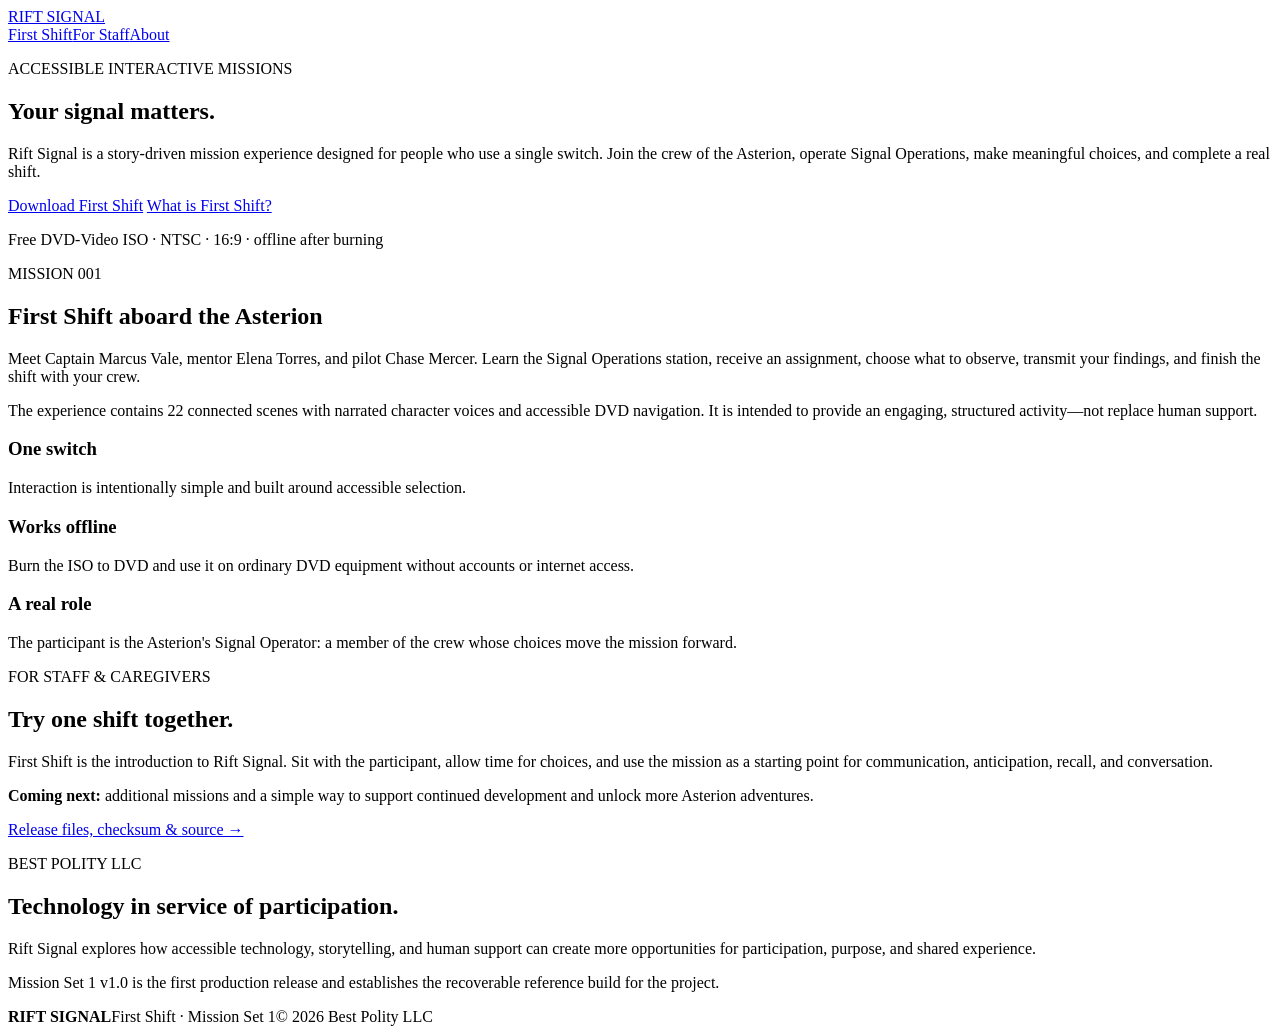
==== docs/index.html @ 76b30c0c "Add Rift Signal website v0.1" ====
<!doctype html>
<html lang="en">
<head>
<meta charset="utf-8">
<meta name="viewport" content="width=device-width,initial-scale=1">
<meta name="description" content="Rift Signal is an accessible interactive mission experience designed for people who use a single switch.">
<title>Rift Signal | First Shift</title>
<link rel="stylesheet" href="style.css">
</head>
<body>
<header class="site-header">
  <a class="brand" href="#top">RIFT SIGNAL</a>
  <nav aria-label="Primary"><a href="#first-shift">First Shift</a><a href="#staff">For Staff</a><a href="#about">About</a></nav>
</header>
<main id="top">
<section class="hero">
  <p class="eyebrow">ACCESSIBLE INTERACTIVE MISSIONS</p>
  <h1>Your signal matters.</h1>
  <p class="lead">Rift Signal is a story-driven mission experience designed for people who use a single switch. Join the crew of the Asterion, operate Signal Operations, make meaningful choices, and complete a real shift.</p>
  <div class="actions">
    <a class="button primary" href="https://github.com/bestpolity-llc/rift-signal/releases/download/v1.0/RIFT-SIGNAL-MISSION-SET-1.iso">Download First Shift</a>
    <a class="button" href="#first-shift">What is First Shift?</a>
  </div>
  <p class="small">Free DVD-Video ISO · NTSC · 16:9 · offline after burning</p>
</section>
<section id="first-shift" class="section">
  <div><p class="eyebrow">MISSION 001</p><h2>First Shift aboard the Asterion</h2></div>
  <div class="copy"><p>Meet Captain Marcus Vale, mentor Elena Torres, and pilot Chase Mercer. Learn the Signal Operations station, receive an assignment, choose what to observe, transmit your findings, and finish the shift with your crew.</p>
  <p>The experience contains 22 connected scenes with narrated character voices and accessible DVD navigation. It is intended to provide an engaging, structured activity—not replace human support.</p></div>
</section>
<section class="features">
  <article><h3>One switch</h3><p>Interaction is intentionally simple and built around accessible selection.</p></article>
  <article><h3>Works offline</h3><p>Burn the ISO to DVD and use it on ordinary DVD equipment without accounts or internet access.</p></article>
  <article><h3>A real role</h3><p>The participant is the Asterion's Signal Operator: a member of the crew whose choices move the mission forward.</p></article>
</section>
<section id="staff" class="section panel">
  <div><p class="eyebrow">FOR STAFF & CAREGIVERS</p><h2>Try one shift together.</h2></div>
  <div class="copy"><p>First Shift is the introduction to Rift Signal. Sit with the participant, allow time for choices, and use the mission as a starting point for communication, anticipation, recall, and conversation.</p>
  <p><strong>Coming next:</strong> additional missions and a simple way to support continued development and unlock more Asterion adventures.</p>
  <a class="text-link" href="https://github.com/bestpolity-llc/rift-signal/releases/tag/v1.0">Release files, checksum & source →</a></div>
</section>
<section id="about" class="section">
  <div><p class="eyebrow">BEST POLITY LLC</p><h2>Technology in service of participation.</h2></div>
  <div class="copy"><p>Rift Signal explores how accessible technology, storytelling, and human support can create more opportunities for participation, purpose, and shared experience.</p>
  <p>Mission Set 1 v1.0 is the first production release and establishes the recoverable reference build for the project.</p></div>
</section>
</main>
<footer><strong>RIFT SIGNAL</strong><span>First Shift · Mission Set 1</span><span>© 2026 Best Polity LLC</span></footer>
</body>
</html>
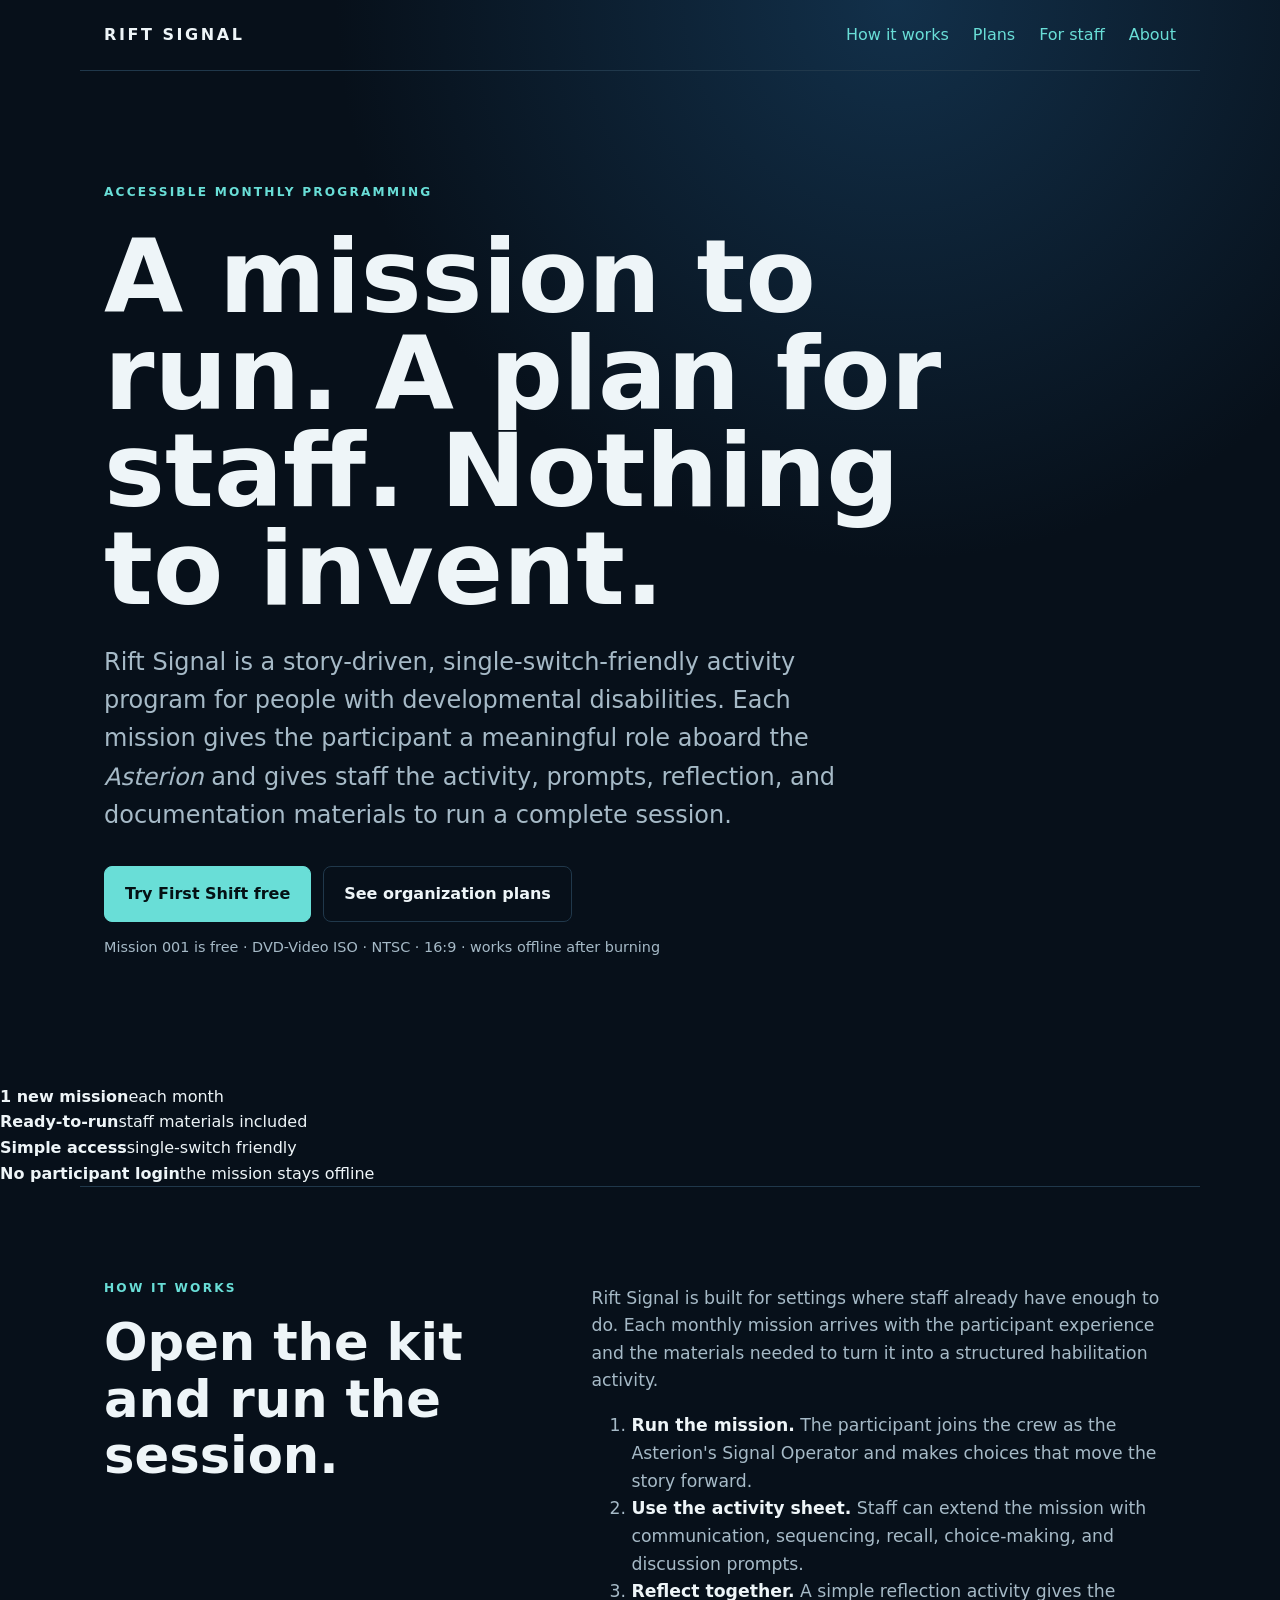
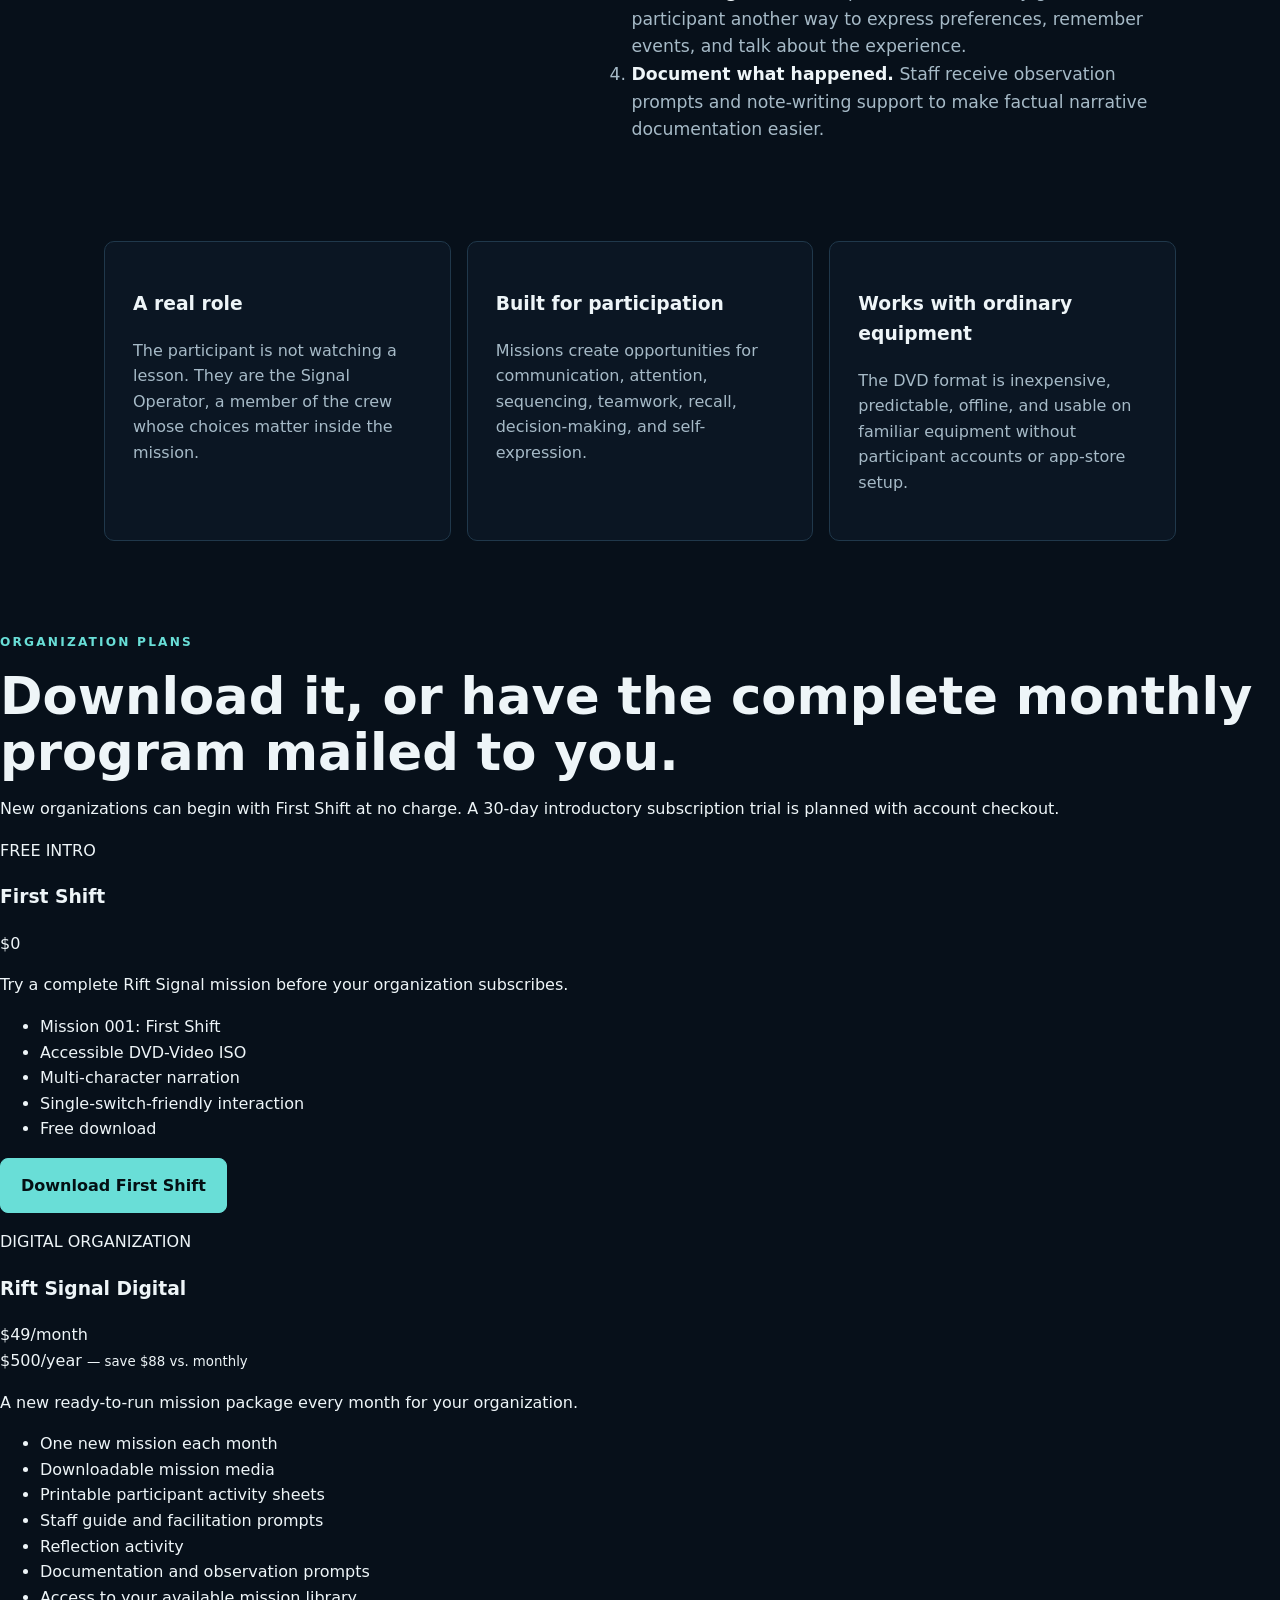
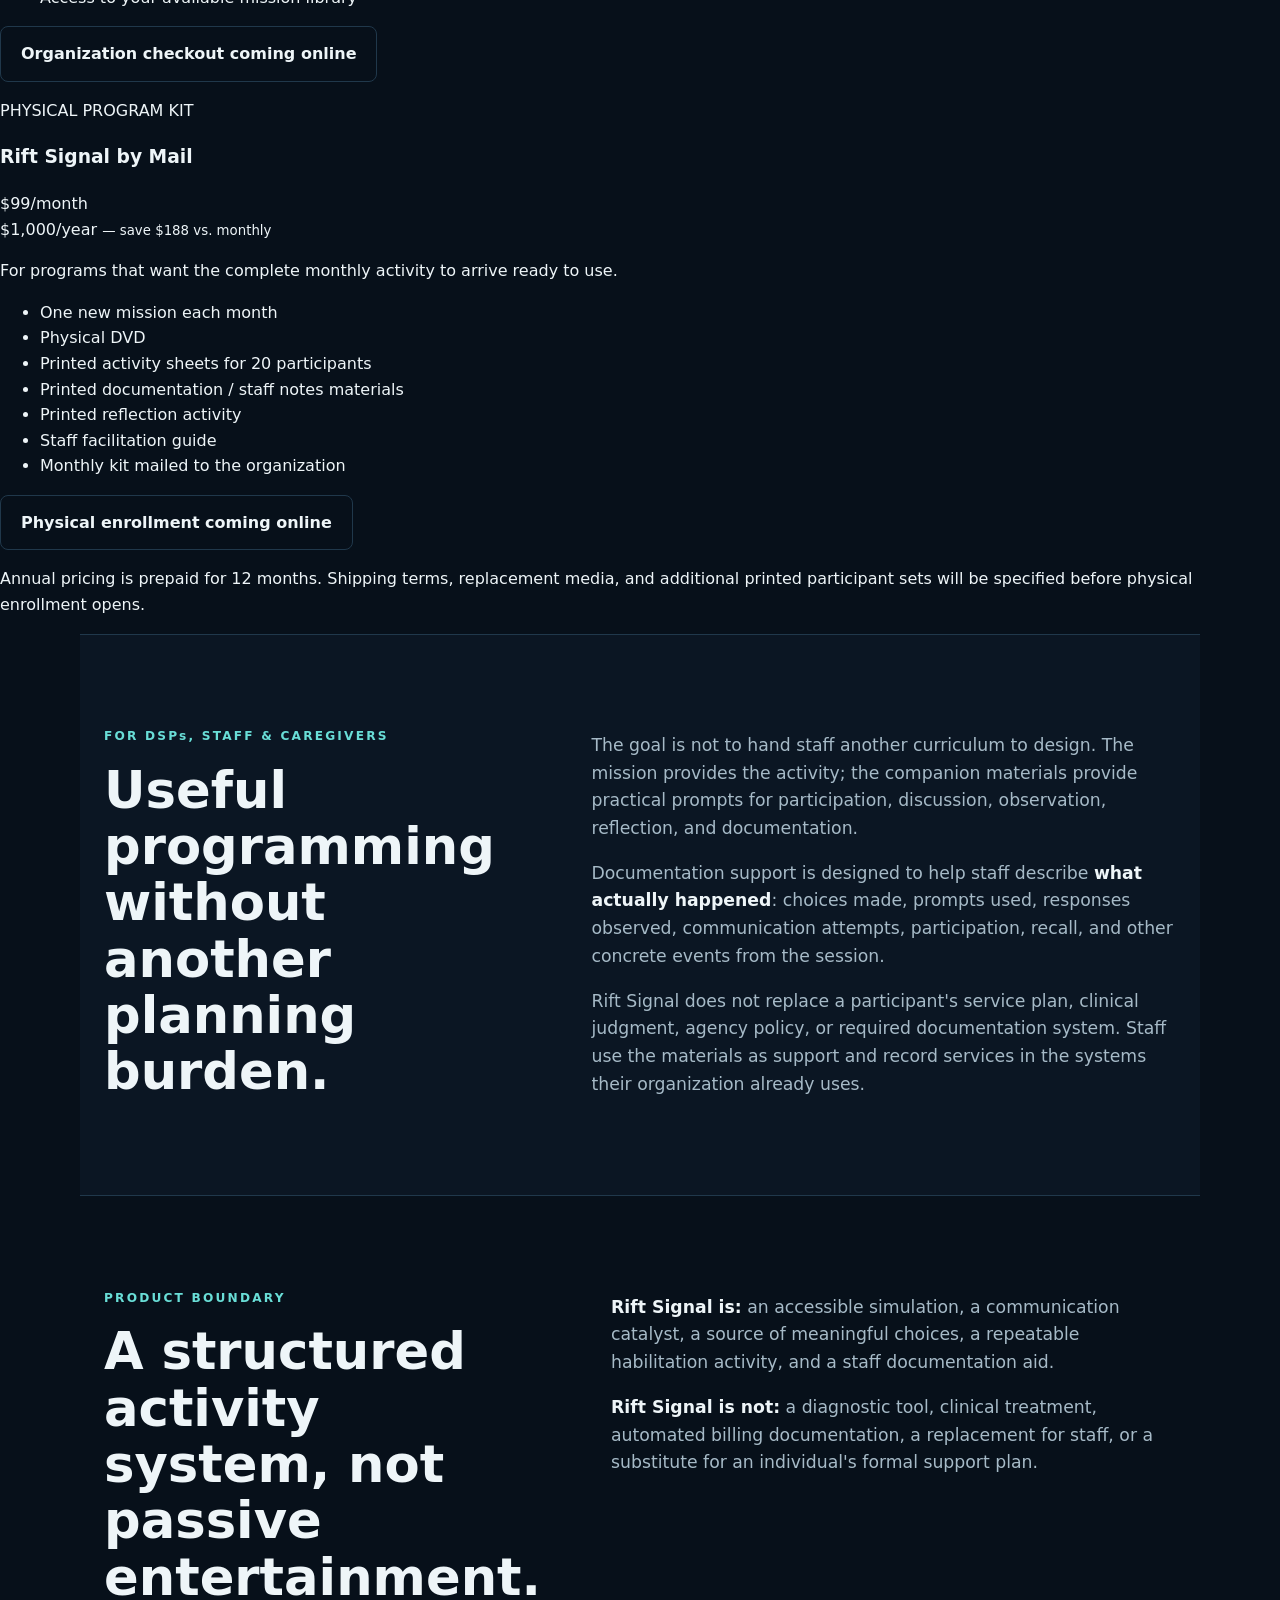
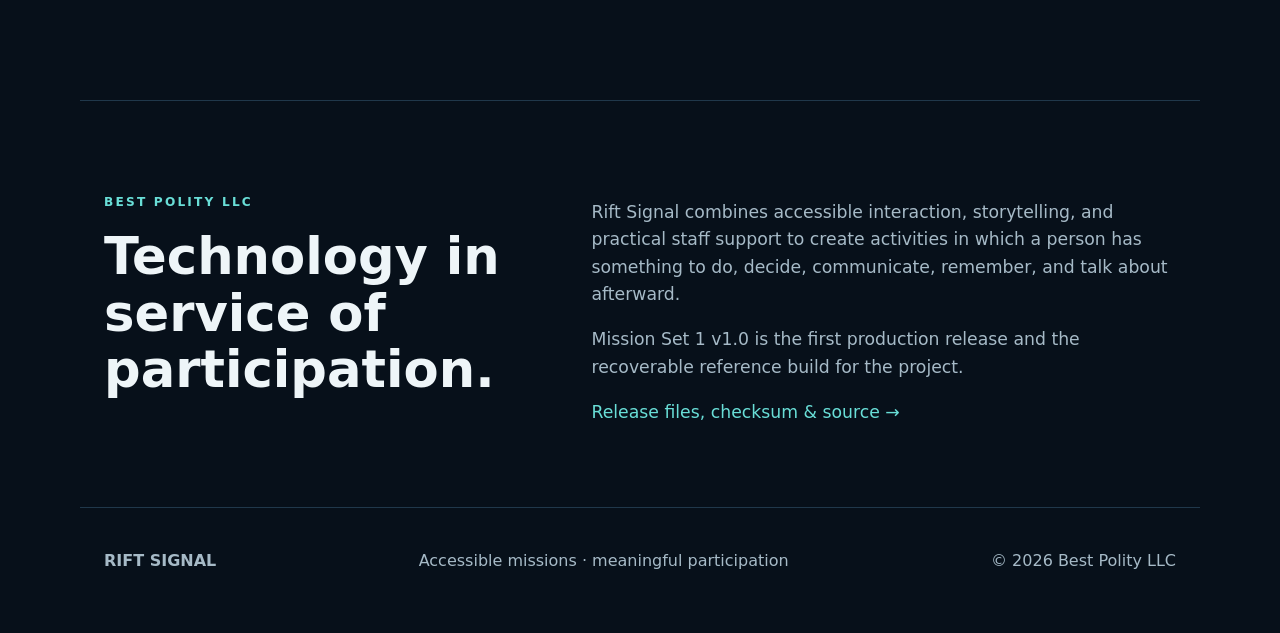
==== commit 317ffeea: "Define Rift Signal organization plans and monthly program" ====
--- a/docs/index.html
+++ b/docs/index.html
@@ -3,48 +3,165 @@
 <head>
 <meta charset="utf-8">
 <meta name="viewport" content="width=device-width,initial-scale=1">
-<meta name="description" content="Rift Signal is an accessible interactive mission experience designed for people who use a single switch.">
-<title>Rift Signal | First Shift</title>
+<meta name="description" content="Rift Signal is a ready-to-run accessible monthly mission program for day habilitation, group homes, disability support organizations, and families.">
+<title>Rift Signal | Ready-to-run accessible mission programming</title>
 <link rel="stylesheet" href="style.css">
 </head>
 <body>
 <header class="site-header">
   <a class="brand" href="#top">RIFT SIGNAL</a>
-  <nav aria-label="Primary"><a href="#first-shift">First Shift</a><a href="#staff">For Staff</a><a href="#about">About</a></nav>
+  <nav aria-label="Primary">
+    <a href="#how">How it works</a>
+    <a href="#plans">Plans</a>
+    <a href="#staff">For staff</a>
+    <a href="#about">About</a>
+  </nav>
 </header>
+
 <main id="top">
 <section class="hero">
-  <p class="eyebrow">ACCESSIBLE INTERACTIVE MISSIONS</p>
-  <h1>Your signal matters.</h1>
-  <p class="lead">Rift Signal is a story-driven mission experience designed for people who use a single switch. Join the crew of the Asterion, operate Signal Operations, make meaningful choices, and complete a real shift.</p>
+  <p class="eyebrow">ACCESSIBLE MONTHLY PROGRAMMING</p>
+  <h1>A mission to run. A plan for staff. Nothing to invent.</h1>
+  <p class="lead">Rift Signal is a story-driven, single-switch-friendly activity program for people with developmental disabilities. Each mission gives the participant a meaningful role aboard the <em>Asterion</em> and gives staff the activity, prompts, reflection, and documentation materials to run a complete session.</p>
   <div class="actions">
-    <a class="button primary" href="https://github.com/bestpolity-llc/rift-signal/releases/download/v1.0/RIFT-SIGNAL-MISSION-SET-1.iso">Download First Shift</a>
-    <a class="button" href="#first-shift">What is First Shift?</a>
+    <a class="button primary" href="https://github.com/bestpolity-llc/rift-signal/releases/download/v1.0/RIFT-SIGNAL-MISSION-SET-1.iso">Try First Shift free</a>
+    <a class="button" href="#plans">See organization plans</a>
   </div>
-  <p class="small">Free DVD-Video ISO · NTSC · 16:9 · offline after burning</p>
+  <p class="small">Mission 001 is free · DVD-Video ISO · NTSC · 16:9 · works offline after burning</p>
 </section>
-<section id="first-shift" class="section">
-  <div><p class="eyebrow">MISSION 001</p><h2>First Shift aboard the Asterion</h2></div>
-  <div class="copy"><p>Meet Captain Marcus Vale, mentor Elena Torres, and pilot Chase Mercer. Learn the Signal Operations station, receive an assignment, choose what to observe, transmit your findings, and finish the shift with your crew.</p>
-  <p>The experience contains 22 connected scenes with narrated character voices and accessible DVD navigation. It is intended to provide an engaging, structured activity—not replace human support.</p></div>
+
+<section class="value-strip" aria-label="Program summary">
+  <div><strong>1 new mission</strong><span>each month</span></div>
+  <div><strong>Ready-to-run</strong><span>staff materials included</span></div>
+  <div><strong>Simple access</strong><span>single-switch friendly</span></div>
+  <div><strong>No participant login</strong><span>the mission stays offline</span></div>
 </section>
+
+<section id="how" class="section">
+  <div>
+    <p class="eyebrow">HOW IT WORKS</p>
+    <h2>Open the kit and run the session.</h2>
+  </div>
+  <div class="copy">
+    <p>Rift Signal is built for settings where staff already have enough to do. Each monthly mission arrives with the participant experience and the materials needed to turn it into a structured habilitation activity.</p>
+    <ol class="steps">
+      <li><strong>Run the mission.</strong> The participant joins the crew as the Asterion's Signal Operator and makes choices that move the story forward.</li>
+      <li><strong>Use the activity sheet.</strong> Staff can extend the mission with communication, sequencing, recall, choice-making, and discussion prompts.</li>
+      <li><strong>Reflect together.</strong> A simple reflection activity gives the participant another way to express preferences, remember events, and talk about the experience.</li>
+      <li><strong>Document what happened.</strong> Staff receive observation prompts and note-writing support to make factual narrative documentation easier.</li>
+    </ol>
+  </div>
+</section>
+
 <section class="features">
-  <article><h3>One switch</h3><p>Interaction is intentionally simple and built around accessible selection.</p></article>
-  <article><h3>Works offline</h3><p>Burn the ISO to DVD and use it on ordinary DVD equipment without accounts or internet access.</p></article>
-  <article><h3>A real role</h3><p>The participant is the Asterion's Signal Operator: a member of the crew whose choices move the mission forward.</p></article>
+  <article><h3>A real role</h3><p>The participant is not watching a lesson. They are the Signal Operator, a member of the crew whose choices matter inside the mission.</p></article>
+  <article><h3>Built for participation</h3><p>Missions create opportunities for communication, attention, sequencing, teamwork, recall, decision-making, and self-expression.</p></article>
+  <article><h3>Works with ordinary equipment</h3><p>The DVD format is inexpensive, predictable, offline, and usable on familiar equipment without participant accounts or app-store setup.</p></article>
 </section>
+
+<section id="plans" class="pricing-section">
+  <div class="pricing-head">
+    <p class="eyebrow">ORGANIZATION PLANS</p>
+    <h2>Download it, or have the complete monthly program mailed to you.</h2>
+    <p>New organizations can begin with First Shift at no charge. A 30-day introductory subscription trial is planned with account checkout.</p>
+  </div>
+
+  <div class="pricing-grid">
+    <article class="price-card">
+      <p class="plan-label">FREE INTRO</p>
+      <h3>First Shift</h3>
+      <div class="price">$0</div>
+      <p class="plan-summary">Try a complete Rift Signal mission before your organization subscribes.</p>
+      <ul>
+        <li>Mission 001: First Shift</li>
+        <li>Accessible DVD-Video ISO</li>
+        <li>Multi-character narration</li>
+        <li>Single-switch-friendly interaction</li>
+        <li>Free download</li>
+      </ul>
+      <a class="button primary full" href="https://github.com/bestpolity-llc/rift-signal/releases/download/v1.0/RIFT-SIGNAL-MISSION-SET-1.iso">Download First Shift</a>
+    </article>
+
+    <article class="price-card featured">
+      <p class="plan-label">DIGITAL ORGANIZATION</p>
+      <h3>Rift Signal Digital</h3>
+      <div class="price">$49<span>/month</span></div>
+      <div class="annual">$500/year <small>— save $88 vs. monthly</small></div>
+      <p class="plan-summary">A new ready-to-run mission package every month for your organization.</p>
+      <ul>
+        <li>One new mission each month</li>
+        <li>Downloadable mission media</li>
+        <li>Printable participant activity sheets</li>
+        <li>Staff guide and facilitation prompts</li>
+        <li>Reflection activity</li>
+        <li>Documentation and observation prompts</li>
+        <li>Access to your available mission library</li>
+      </ul>
+      <span class="button full disabled" aria-disabled="true">Organization checkout coming online</span>
+    </article>
+
+    <article class="price-card">
+      <p class="plan-label">PHYSICAL PROGRAM KIT</p>
+      <h3>Rift Signal by Mail</h3>
+      <div class="price">$99<span>/month</span></div>
+      <div class="annual">$1,000/year <small>— save $188 vs. monthly</small></div>
+      <p class="plan-summary">For programs that want the complete monthly activity to arrive ready to use.</p>
+      <ul>
+        <li>One new mission each month</li>
+        <li>Physical DVD</li>
+        <li>Printed activity sheets for 20 participants</li>
+        <li>Printed documentation / staff notes materials</li>
+        <li>Printed reflection activity</li>
+        <li>Staff facilitation guide</li>
+        <li>Monthly kit mailed to the organization</li>
+      </ul>
+      <span class="button full disabled" aria-disabled="true">Physical enrollment coming online</span>
+    </article>
+  </div>
+
+  <p class="pricing-note">Annual pricing is prepaid for 12 months. Shipping terms, replacement media, and additional printed participant sets will be specified before physical enrollment opens.</p>
+</section>
+
 <section id="staff" class="section panel">
-  <div><p class="eyebrow">FOR STAFF & CAREGIVERS</p><h2>Try one shift together.</h2></div>
-  <div class="copy"><p>First Shift is the introduction to Rift Signal. Sit with the participant, allow time for choices, and use the mission as a starting point for communication, anticipation, recall, and conversation.</p>
-  <p><strong>Coming next:</strong> additional missions and a simple way to support continued development and unlock more Asterion adventures.</p>
-  <a class="text-link" href="https://github.com/bestpolity-llc/rift-signal/releases/tag/v1.0">Release files, checksum & source →</a></div>
+  <div>
+    <p class="eyebrow">FOR DSPs, STAFF & CAREGIVERS</p>
+    <h2>Useful programming without another planning burden.</h2>
+  </div>
+  <div class="copy">
+    <p>The goal is not to hand staff another curriculum to design. The mission provides the activity; the companion materials provide practical prompts for participation, discussion, observation, reflection, and documentation.</p>
+    <p>Documentation support is designed to help staff describe <strong>what actually happened</strong>: choices made, prompts used, responses observed, communication attempts, participation, recall, and other concrete events from the session.</p>
+    <p>Rift Signal does not replace a participant's service plan, clinical judgment, agency policy, or required documentation system. Staff use the materials as support and record services in the systems their organization already uses.</p>
+  </div>
 </section>
+
+<section class="section">
+  <div>
+    <p class="eyebrow">PRODUCT BOUNDARY</p>
+    <h2>A structured activity system, not passive entertainment.</h2>
+  </div>
+  <div class="copy boundaries">
+    <p><strong>Rift Signal is:</strong> an accessible simulation, a communication catalyst, a source of meaningful choices, a repeatable habilitation activity, and a staff documentation aid.</p>
+    <p><strong>Rift Signal is not:</strong> a diagnostic tool, clinical treatment, automated billing documentation, a replacement for staff, or a substitute for an individual's formal support plan.</p>
+  </div>
+</section>
+
 <section id="about" class="section">
-  <div><p class="eyebrow">BEST POLITY LLC</p><h2>Technology in service of participation.</h2></div>
-  <div class="copy"><p>Rift Signal explores how accessible technology, storytelling, and human support can create more opportunities for participation, purpose, and shared experience.</p>
-  <p>Mission Set 1 v1.0 is the first production release and establishes the recoverable reference build for the project.</p></div>
+  <div>
+    <p class="eyebrow">BEST POLITY LLC</p>
+    <h2>Technology in service of participation.</h2>
+  </div>
+  <div class="copy">
+    <p>Rift Signal combines accessible interaction, storytelling, and practical staff support to create activities in which a person has something to do, decide, communicate, remember, and talk about afterward.</p>
+    <p>Mission Set 1 v1.0 is the first production release and the recoverable reference build for the project.</p>
+    <a class="text-link" href="https://github.com/bestpolity-llc/rift-signal/releases/tag/v1.0">Release files, checksum & source →</a>
+  </div>
 </section>
 </main>
-<footer><strong>RIFT SIGNAL</strong><span>First Shift · Mission Set 1</span><span>© 2026 Best Polity LLC</span></footer>
+
+<footer>
+  <strong>RIFT SIGNAL</strong>
+  <span>Accessible missions · meaningful participation</span>
+  <span>© 2026 Best Polity LLC</span>
+</footer>
 </body>
 </html>
--- a/docs/style.css
+++ b/docs/style.css
@@ -0,0 +1 @@
+:root{--bg:#07101a;--panel:#0d1a27;--line:#20384b;--text:#eef5f8;--muted:#a6bac7;--accent:#69ded7;--max:1120px}*{box-sizing:border-box}html{scroll-behavior:smooth}body{margin:0;background:radial-gradient(circle at 70% 0,#12304a 0,transparent 35rem),var(--bg);color:var(--text);font-family:Inter,system-ui,-apple-system,BlinkMacSystemFont,"Segoe UI",sans-serif;line-height:1.6}.site-header{max-width:var(--max);margin:auto;padding:22px 24px;display:flex;justify-content:space-between;align-items:center;border-bottom:1px solid var(--line)}.brand{color:var(--text);font-weight:800;letter-spacing:.16em;text-decoration:none}.site-header nav{display:flex;gap:24px}.site-header nav a,.text-link{color:var(--accent);text-decoration:none}.hero{max-width:var(--max);margin:auto;padding:100px 24px 110px}.eyebrow{color:var(--accent);font-size:.76rem;font-weight:800;letter-spacing:.18em}.hero h1{font-size:clamp(3rem,8vw,6.8rem);line-height:.95;max-width:850px;margin:.25em 0}.lead{font-size:clamp(1.15rem,2vw,1.5rem);max-width:760px;color:var(--muted)}.actions{display:flex;gap:12px;flex-wrap:wrap;margin-top:32px}.button{display:inline-block;padding:14px 20px;border:1px solid var(--line);border-radius:8px;color:var(--text);text-decoration:none;font-weight:700}.button.primary{background:var(--accent);border-color:var(--accent);color:#041014}.small{color:var(--muted);font-size:.9rem}.section{max-width:var(--max);margin:auto;padding:80px 24px;display:grid;grid-template-columns:1fr 1.4fr;gap:70px;border-top:1px solid var(--line)}h2{font-size:clamp(2rem,4vw,3.2rem);line-height:1.1;margin:.3em 0}.copy{color:var(--muted);font-size:1.08rem}.copy strong{color:var(--text)}.features{max-width:var(--max);margin:auto;padding:0 24px 80px;display:grid;grid-template-columns:repeat(3,1fr);gap:16px}.features article,.panel{background:rgba(13,26,39,.72)}.features article{padding:28px;border:1px solid var(--line);border-radius:10px}.features p{color:var(--muted)}footer{max-width:var(--max);margin:auto;padding:40px 24px 60px;border-top:1px solid var(--line);display:flex;gap:20px;justify-content:space-between;color:var(--muted)}@media(max-width:720px){.site-header{align-items:flex-start}.site-header nav{gap:10px;flex-direction:column}.hero{padding-top:70px}.section{grid-template-columns:1fr;gap:20px}.features{grid-template-columns:1fr}footer{flex-direction:column}}
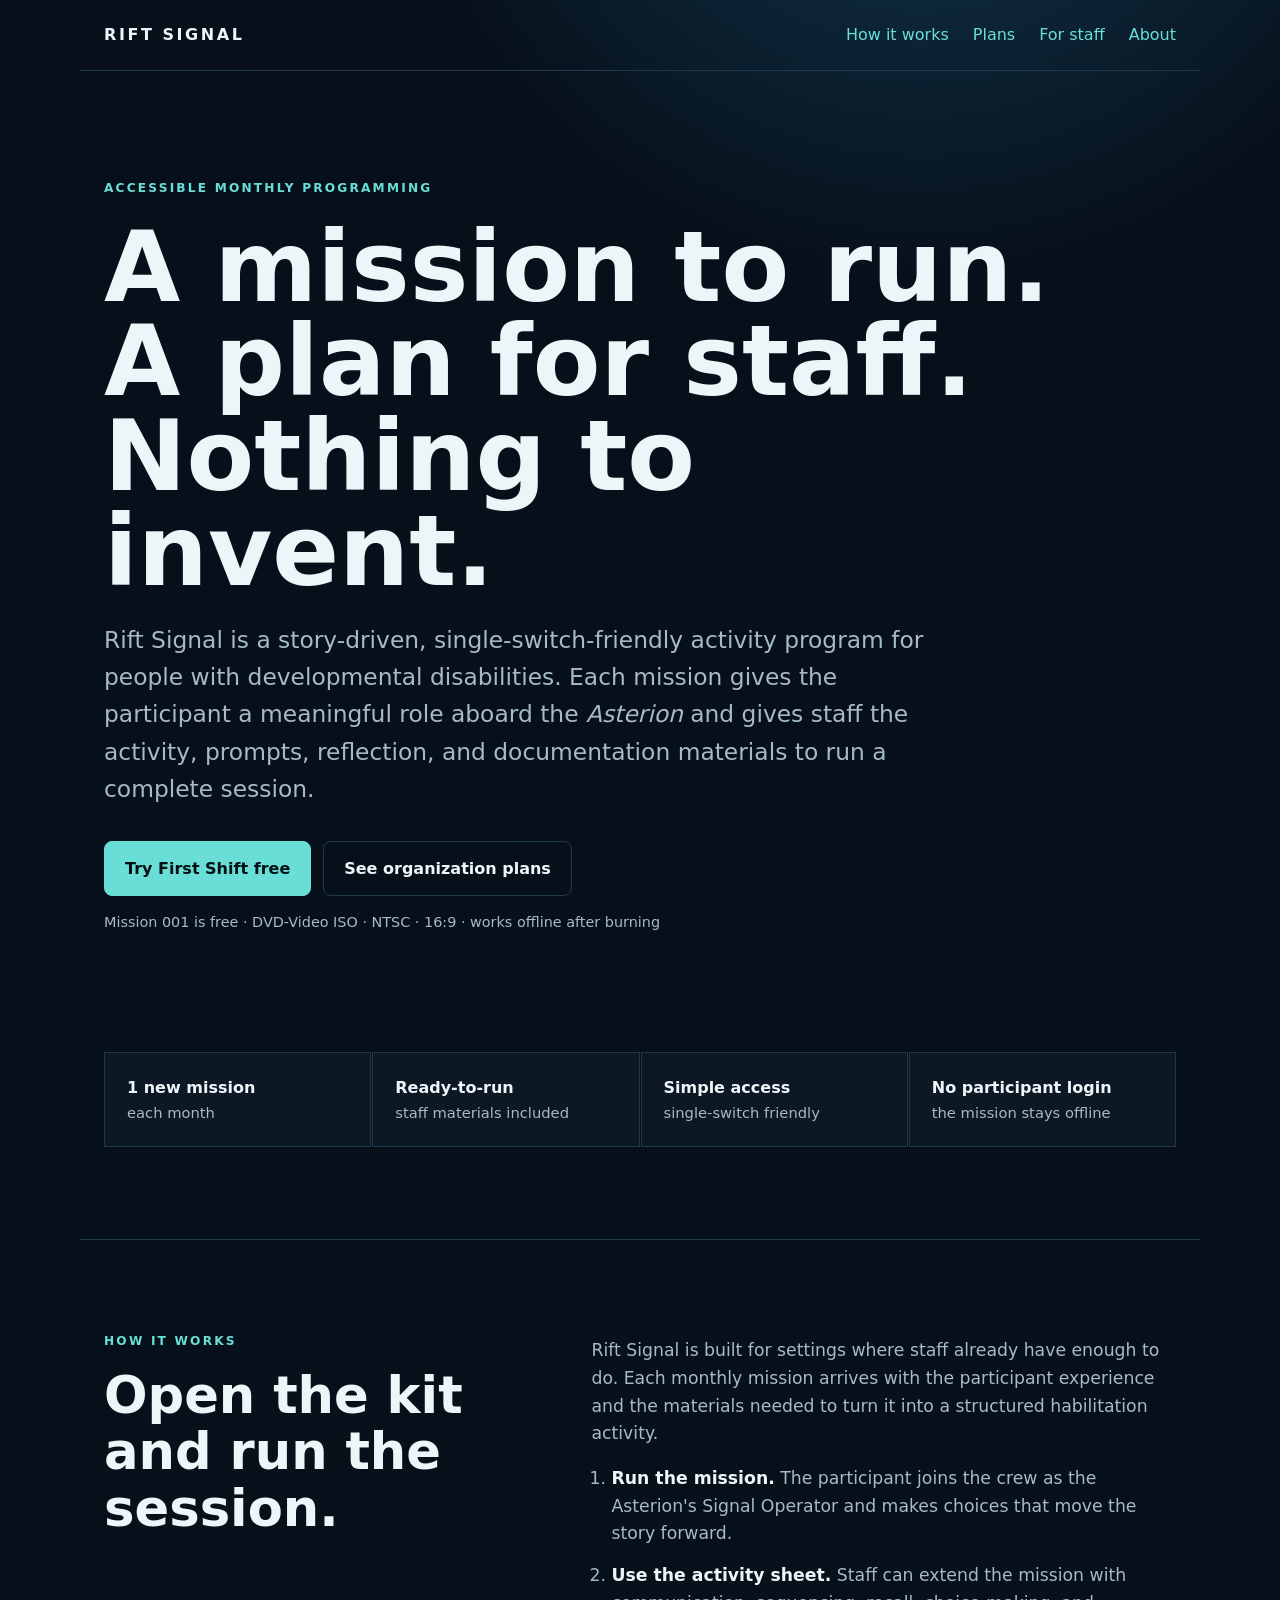
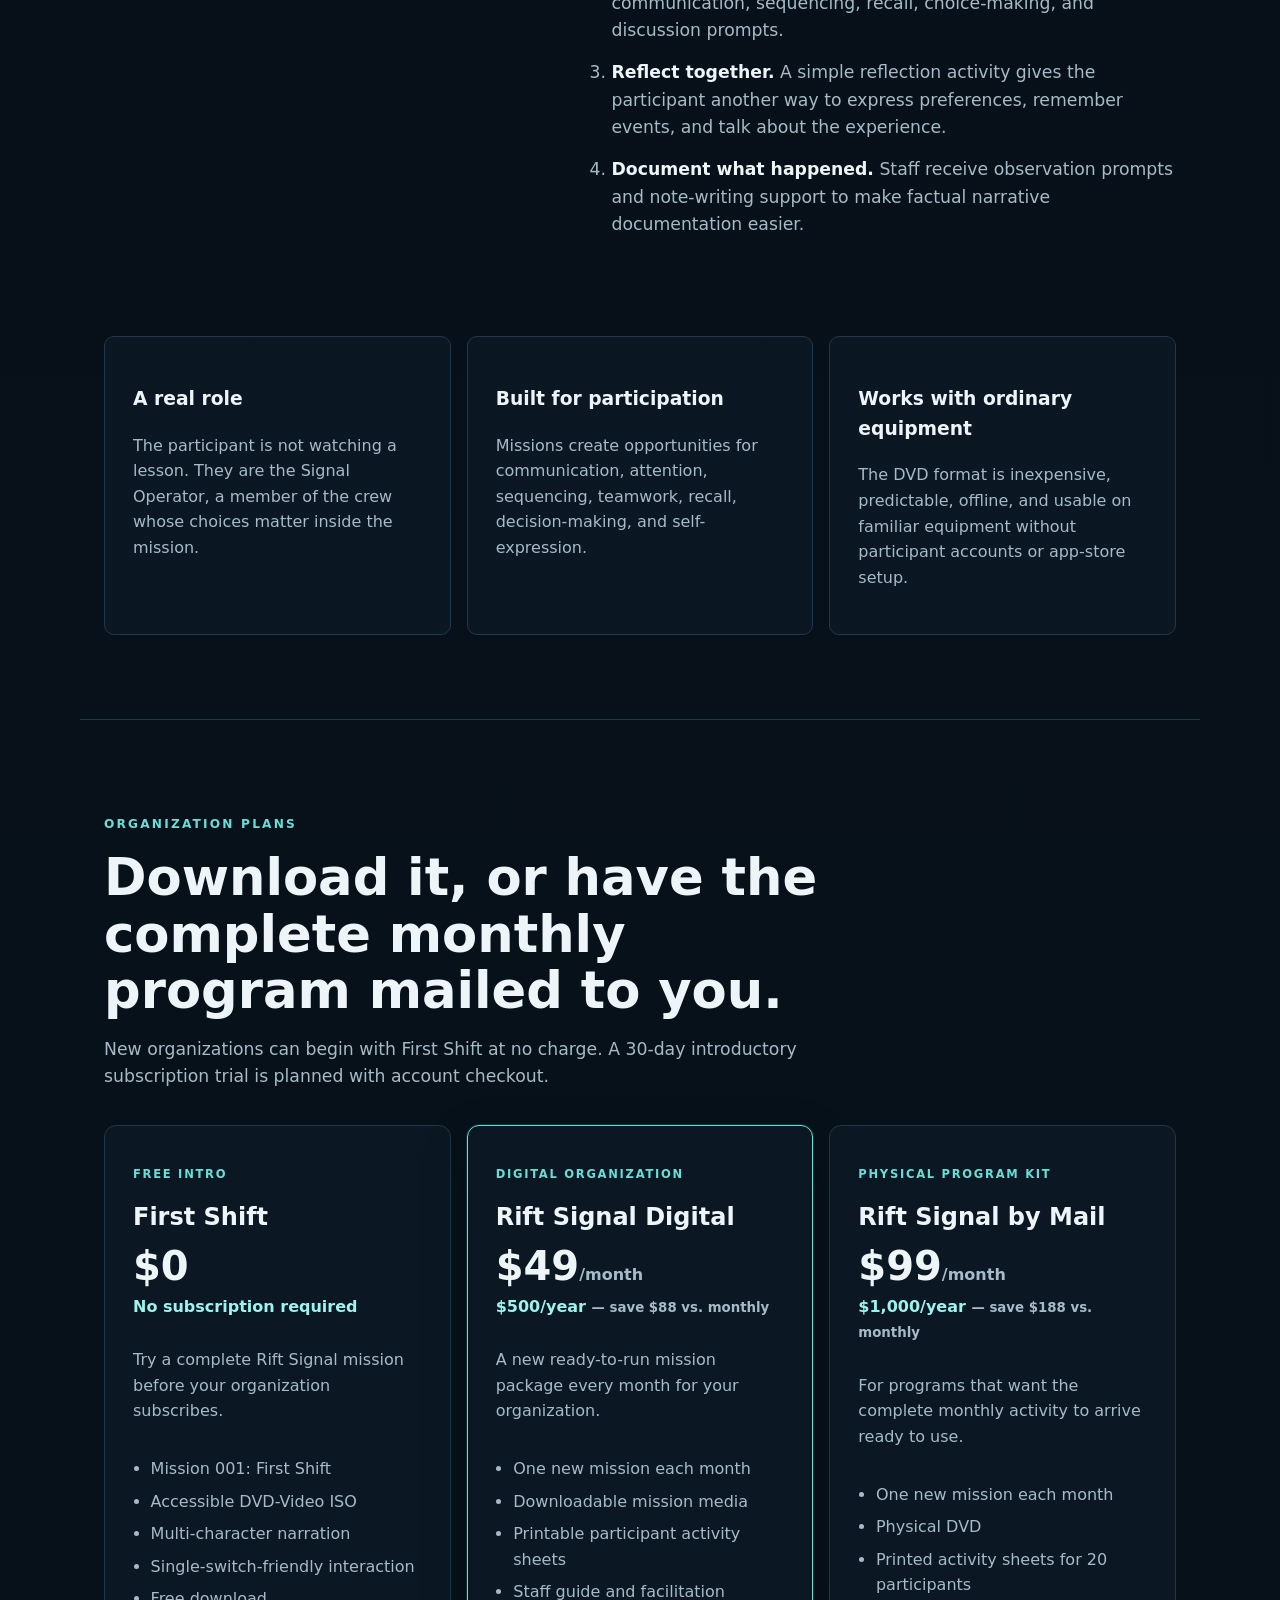
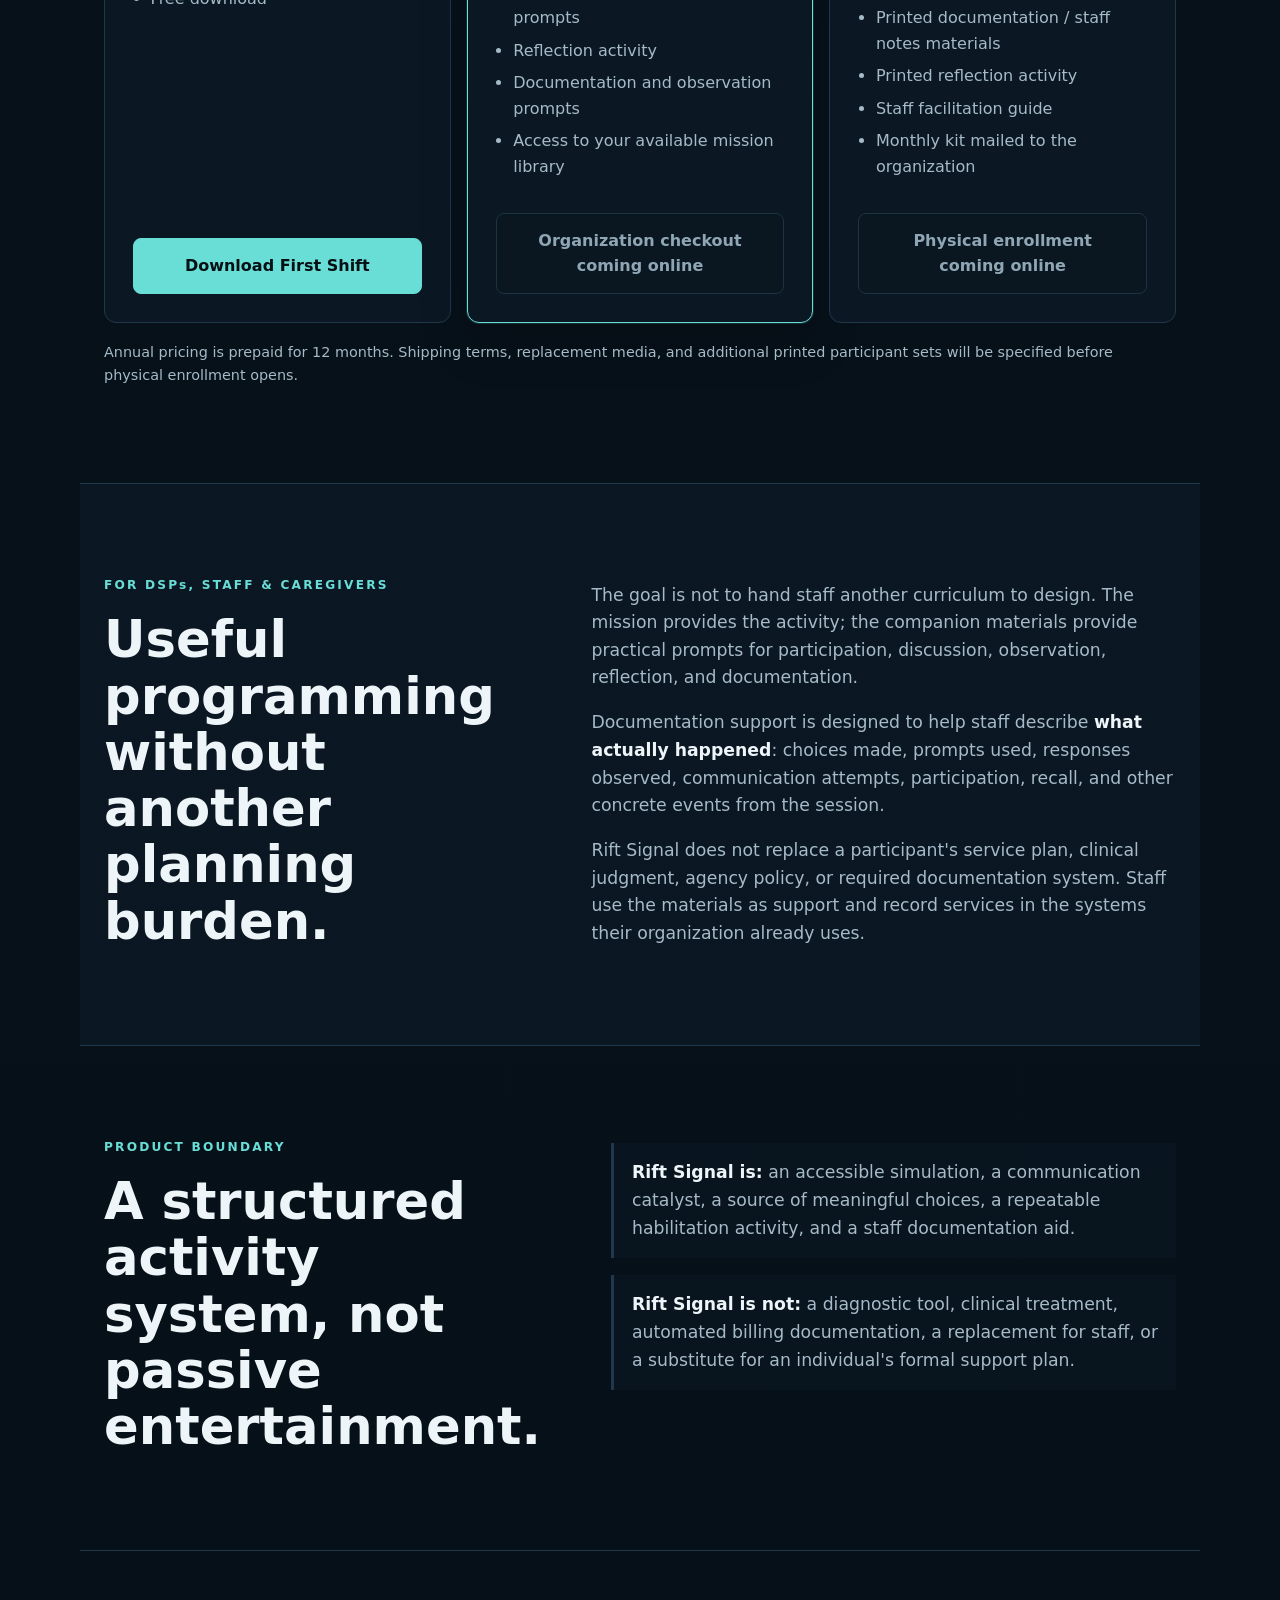
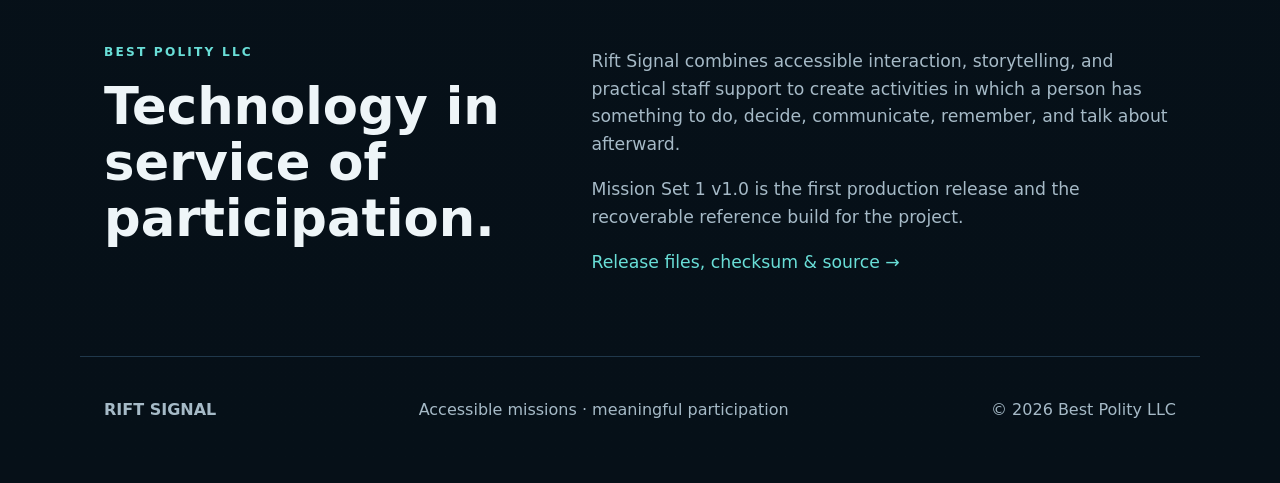
==== commit 7b277c91: "Align pricing card content and free-plan rhythm" ====
--- a/docs/index.html
+++ b/docs/index.html
@@ -71,6 +71,7 @@
       <p class="plan-label">FREE INTRO</p>
       <h3>First Shift</h3>
       <div class="price">$0</div>
+      <div class="annual free-note">No subscription required</div>
       <p class="plan-summary">Try a complete Rift Signal mission before your organization subscribes.</p>
       <ul>
         <li>Mission 001: First Shift</li>
--- a/docs/style.css
+++ b/docs/style.css
@@ -1 +1 @@
-:root{--bg:#07101a;--panel:#0d1a27;--line:#20384b;--text:#eef5f8;--muted:#a6bac7;--accent:#69ded7;--max:1120px}*{box-sizing:border-box}html{scroll-behavior:smooth}body{margin:0;background:radial-gradient(circle at 70% 0,#12304a 0,transparent 35rem),var(--bg);color:var(--text);font-family:Inter,system-ui,-apple-system,BlinkMacSystemFont,"Segoe UI",sans-serif;line-height:1.6}.site-header{max-width:var(--max);margin:auto;padding:22px 24px;display:flex;justify-content:space-between;align-items:center;border-bottom:1px solid var(--line)}.brand{color:var(--text);font-weight:800;letter-spacing:.16em;text-decoration:none}.site-header nav{display:flex;gap:24px}.site-header nav a,.text-link{color:var(--accent);text-decoration:none}.hero{max-width:var(--max);margin:auto;padding:100px 24px 110px}.eyebrow{color:var(--accent);font-size:.76rem;font-weight:800;letter-spacing:.18em}.hero h1{font-size:clamp(3rem,8vw,6.8rem);line-height:.95;max-width:850px;margin:.25em 0}.lead{font-size:clamp(1.15rem,2vw,1.5rem);max-width:760px;color:var(--muted)}.actions{display:flex;gap:12px;flex-wrap:wrap;margin-top:32px}.button{display:inline-block;padding:14px 20px;border:1px solid var(--line);border-radius:8px;color:var(--text);text-decoration:none;font-weight:700}.button.primary{background:var(--accent);border-color:var(--accent);color:#041014}.small{color:var(--muted);font-size:.9rem}.section{max-width:var(--max);margin:auto;padding:80px 24px;display:grid;grid-template-columns:1fr 1.4fr;gap:70px;border-top:1px solid var(--line)}h2{font-size:clamp(2rem,4vw,3.2rem);line-height:1.1;margin:.3em 0}.copy{color:var(--muted);font-size:1.08rem}.copy strong{color:var(--text)}.features{max-width:var(--max);margin:auto;padding:0 24px 80px;display:grid;grid-template-columns:repeat(3,1fr);gap:16px}.features article,.panel{background:rgba(13,26,39,.72)}.features article{padding:28px;border:1px solid var(--line);border-radius:10px}.features p{color:var(--muted)}footer{max-width:var(--max);margin:auto;padding:40px 24px 60px;border-top:1px solid var(--line);display:flex;gap:20px;justify-content:space-between;color:var(--muted)}@media(max-width:720px){.site-header{align-items:flex-start}.site-header nav{gap:10px;flex-direction:column}.hero{padding-top:70px}.section{grid-template-columns:1fr;gap:20px}.features{grid-template-columns:1fr}footer{flex-direction:column}}+:root{--bg:#07101a;--panel:#0d1a27;--panel2:#102334;--line:#20384b;--text:#eef5f8;--muted:#a6bac7;--accent:#69ded7;--accent2:#9df3ed;--max:1120px}*{box-sizing:border-box}html{scroll-behavior:smooth}body{margin:0;background:radial-gradient(circle at 72% -5%,#123b55 0,transparent 34rem),linear-gradient(180deg,#07101a 0,#07111a 55%,#061018 100%);color:var(--text);font-family:Inter,system-ui,-apple-system,BlinkMacSystemFont,"Segoe UI",sans-serif;line-height:1.6}a:focus-visible,.button:focus-visible{outline:3px solid #fff;outline-offset:3px}.site-header{max-width:var(--max);margin:auto;padding:22px 24px;display:flex;justify-content:space-between;align-items:center;border-bottom:1px solid var(--line)}.brand{color:var(--text);font-weight:850;letter-spacing:.16em;text-decoration:none}.site-header nav{display:flex;gap:24px;flex-wrap:wrap}.site-header nav a,.text-link{color:var(--accent);text-decoration:none}.site-header nav a:hover,.text-link:hover{text-decoration:underline}.hero{max-width:var(--max);margin:auto;padding:96px 24px 104px}.eyebrow{color:var(--accent);font-size:.76rem;font-weight:800;letter-spacing:.18em;margin-bottom:.5rem}.hero h1{font-size:clamp(3rem,7.7vw,6.5rem);line-height:.96;max-width:980px;margin:.22em 0}.lead{font-size:clamp(1.12rem,2vw,1.46rem);max-width:820px;color:var(--muted)}.actions{display:flex;gap:12px;flex-wrap:wrap;margin-top:32px}.button{display:inline-block;padding:14px 20px;border:1px solid var(--line);border-radius:8px;color:var(--text);text-decoration:none;font-weight:750;background:transparent}.button.primary{background:var(--accent);border-color:var(--accent);color:#041014}.button.full{display:block;width:100%;text-align:center;margin-top:auto}.button.disabled{color:#8fa6b5;background:#0a1620;border-color:#1d3344;cursor:default}.small{color:var(--muted);font-size:.9rem}.value-strip{max-width:var(--max);margin:0 auto 28px;padding:0 24px 64px;display:grid;grid-template-columns:repeat(4,1fr);gap:1px}.value-strip div{padding:22px;background:rgba(13,26,39,.78);border:1px solid var(--line)}.value-strip strong,.value-strip span{display:block}.value-strip span{color:var(--muted);font-size:.92rem}.section{max-width:var(--max);margin:auto;padding:80px 24px;display:grid;grid-template-columns:1fr 1.4fr;gap:70px;border-top:1px solid var(--line)}h2{font-size:clamp(2rem,4vw,3.2rem);line-height:1.1;margin:.3em 0}.copy{color:var(--muted);font-size:1.08rem}.copy strong{color:var(--text)}.steps{padding-left:1.25rem}.steps li{margin-bottom:14px}.features{max-width:var(--max);margin:auto;padding:0 24px 84px;display:grid;grid-template-columns:repeat(3,1fr);gap:16px}.features article,.panel{background:rgba(13,26,39,.72)}.features article{padding:28px;border:1px solid var(--line);border-radius:10px}.features p{color:var(--muted)}.pricing-section{max-width:var(--max);margin:auto;padding:82px 24px;border-top:1px solid var(--line)}.pricing-head{max-width:780px;margin-bottom:34px}.pricing-head>p:last-child{color:var(--muted);font-size:1.08rem}.pricing-grid{display:grid;grid-template-columns:repeat(3,1fr);gap:16px;align-items:stretch}.price-card{display:flex;flex-direction:column;padding:28px;border:1px solid var(--line);border-radius:12px;background:rgba(13,26,39,.84)}.price-card.featured{border-color:var(--accent);box-shadow:0 0 0 1px rgba(105,222,215,.15),0 18px 50px rgba(0,0,0,.18)}.plan-label{color:var(--accent);font-size:.72rem;font-weight:800;letter-spacing:.15em}.price-card h3{font-size:1.5rem;margin:.15rem 0}.price{font-size:2.5rem;font-weight:850;line-height:1.1;margin:.35rem 0}.price span{font-size:1rem;color:var(--muted);font-weight:600}.annual{color:var(--accent2);font-weight:800;margin-bottom:12px}.annual small{color:var(--muted);font-weight:600}.plan-summary{color:var(--muted)}.price-card ul{padding-left:1.1rem;color:var(--muted);margin-bottom:26px}.price-card li{margin-bottom:7px}.pricing-note{color:var(--muted);font-size:.9rem;margin-top:18px}.boundaries p{padding:16px 18px;border-left:3px solid var(--line);background:rgba(13,26,39,.45)}footer{max-width:var(--max);margin:auto;padding:40px 24px 60px;border-top:1px solid var(--line);display:flex;gap:20px;justify-content:space-between;color:var(--muted)}@media(max-width:900px){.pricing-grid{grid-template-columns:1fr}.value-strip{grid-template-columns:repeat(2,1fr)}}@media(max-width:720px){.site-header{align-items:flex-start;gap:20px}.site-header nav{gap:10px;flex-direction:column}.hero{padding-top:70px}.section{grid-template-columns:1fr;gap:20px}.features{grid-template-columns:1fr}.value-strip{grid-template-columns:1fr}footer{flex-direction:column}}
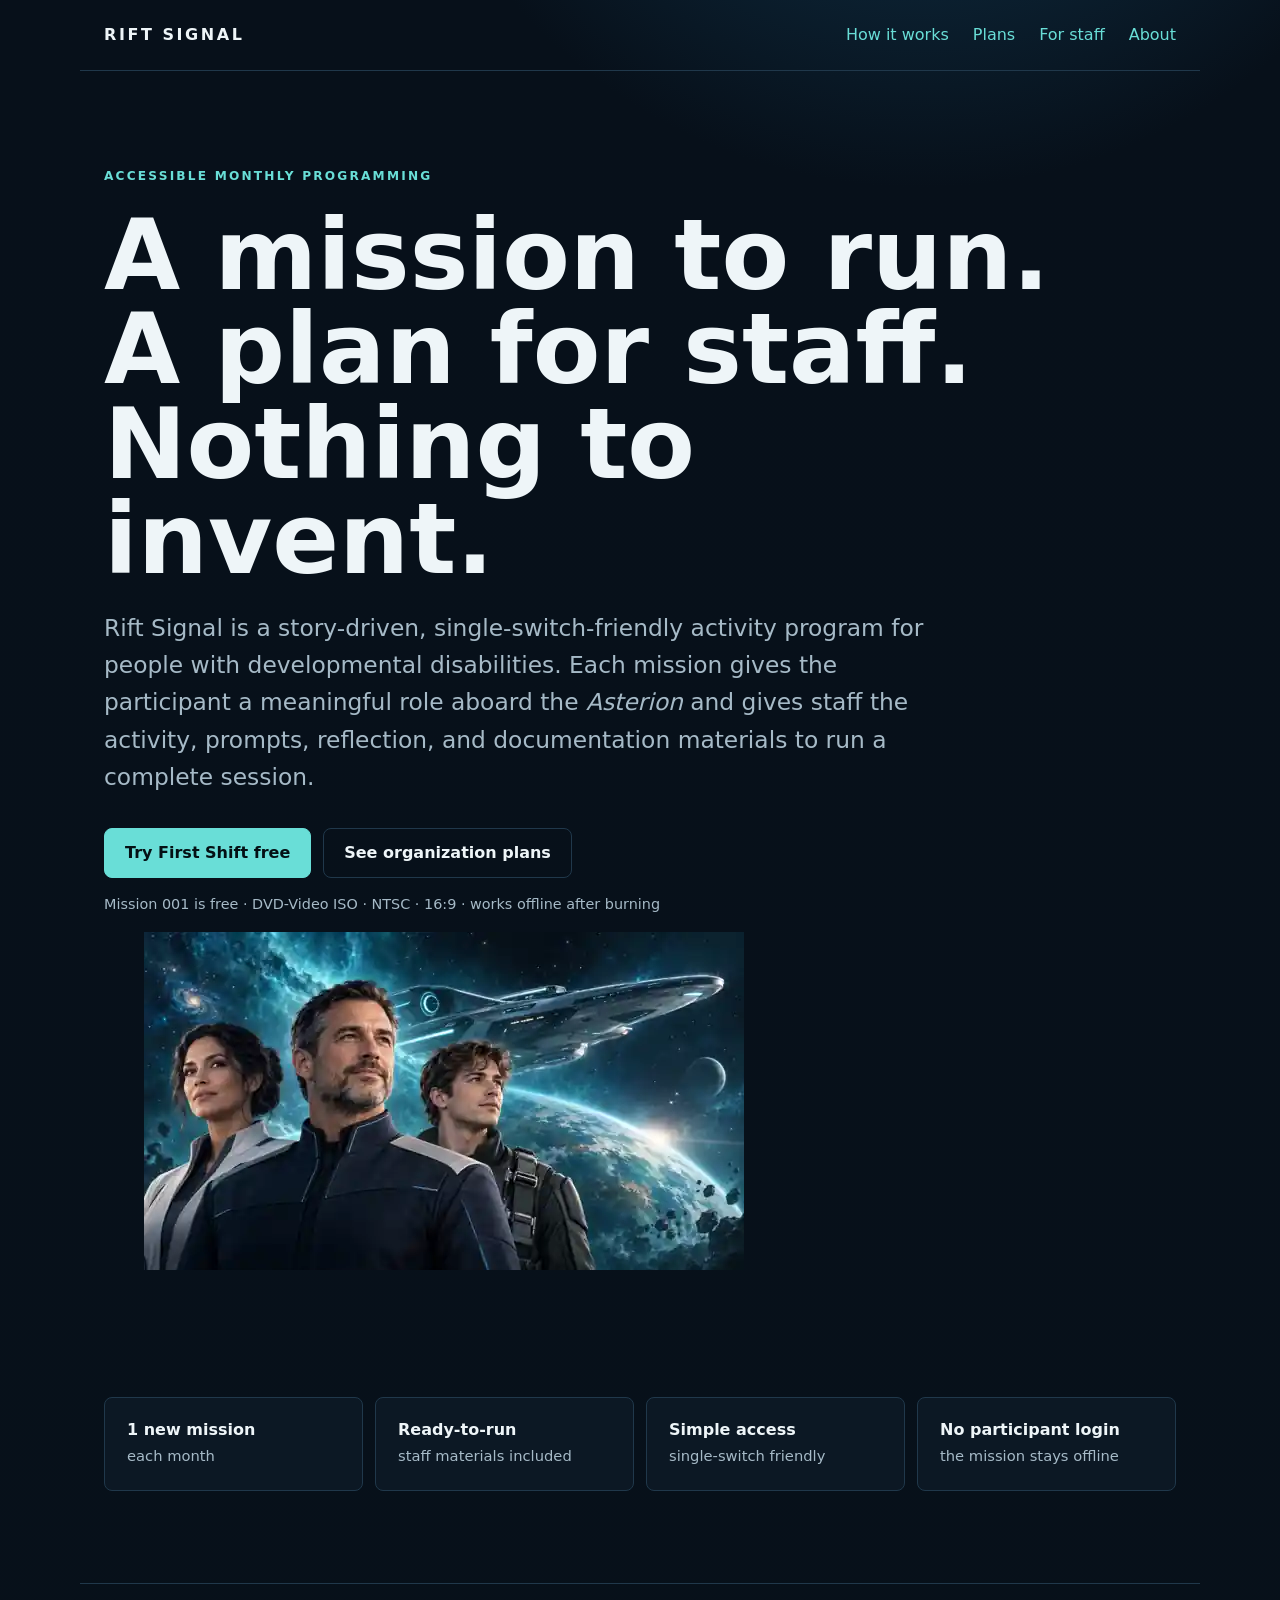
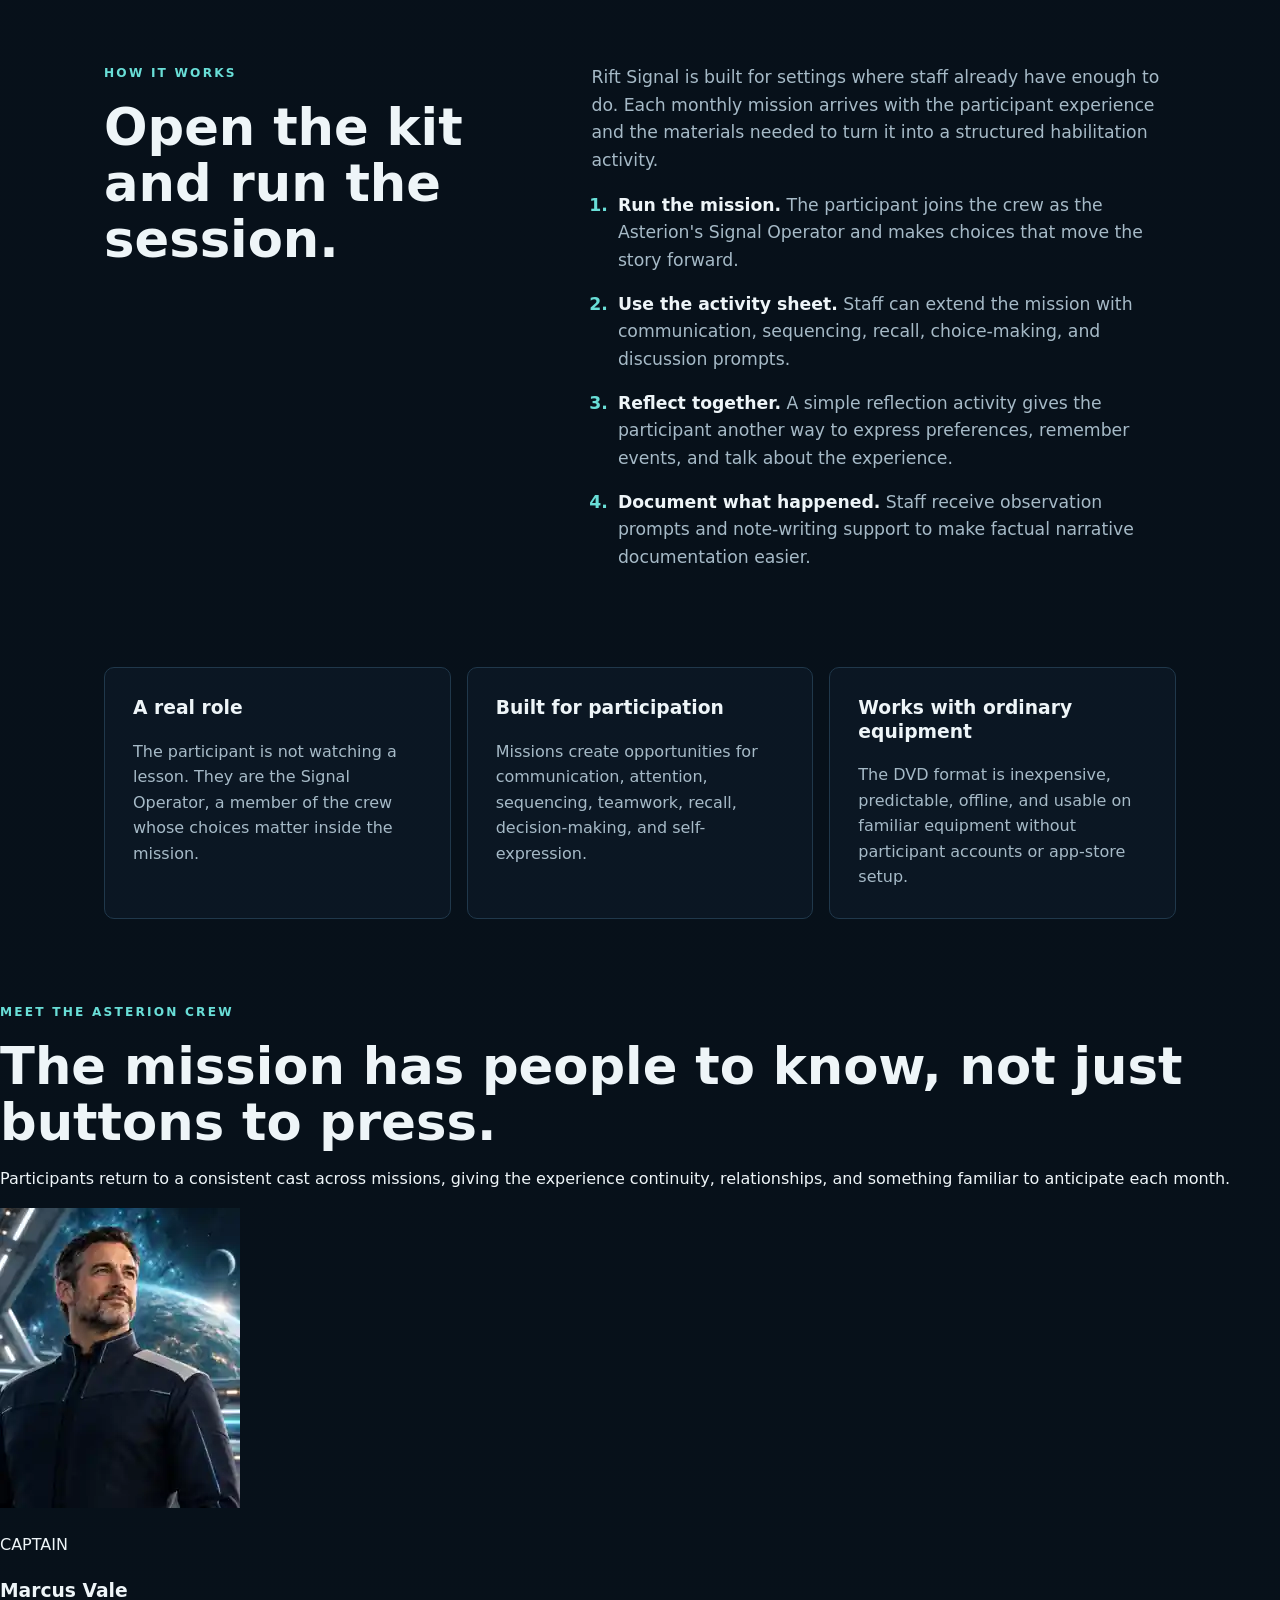
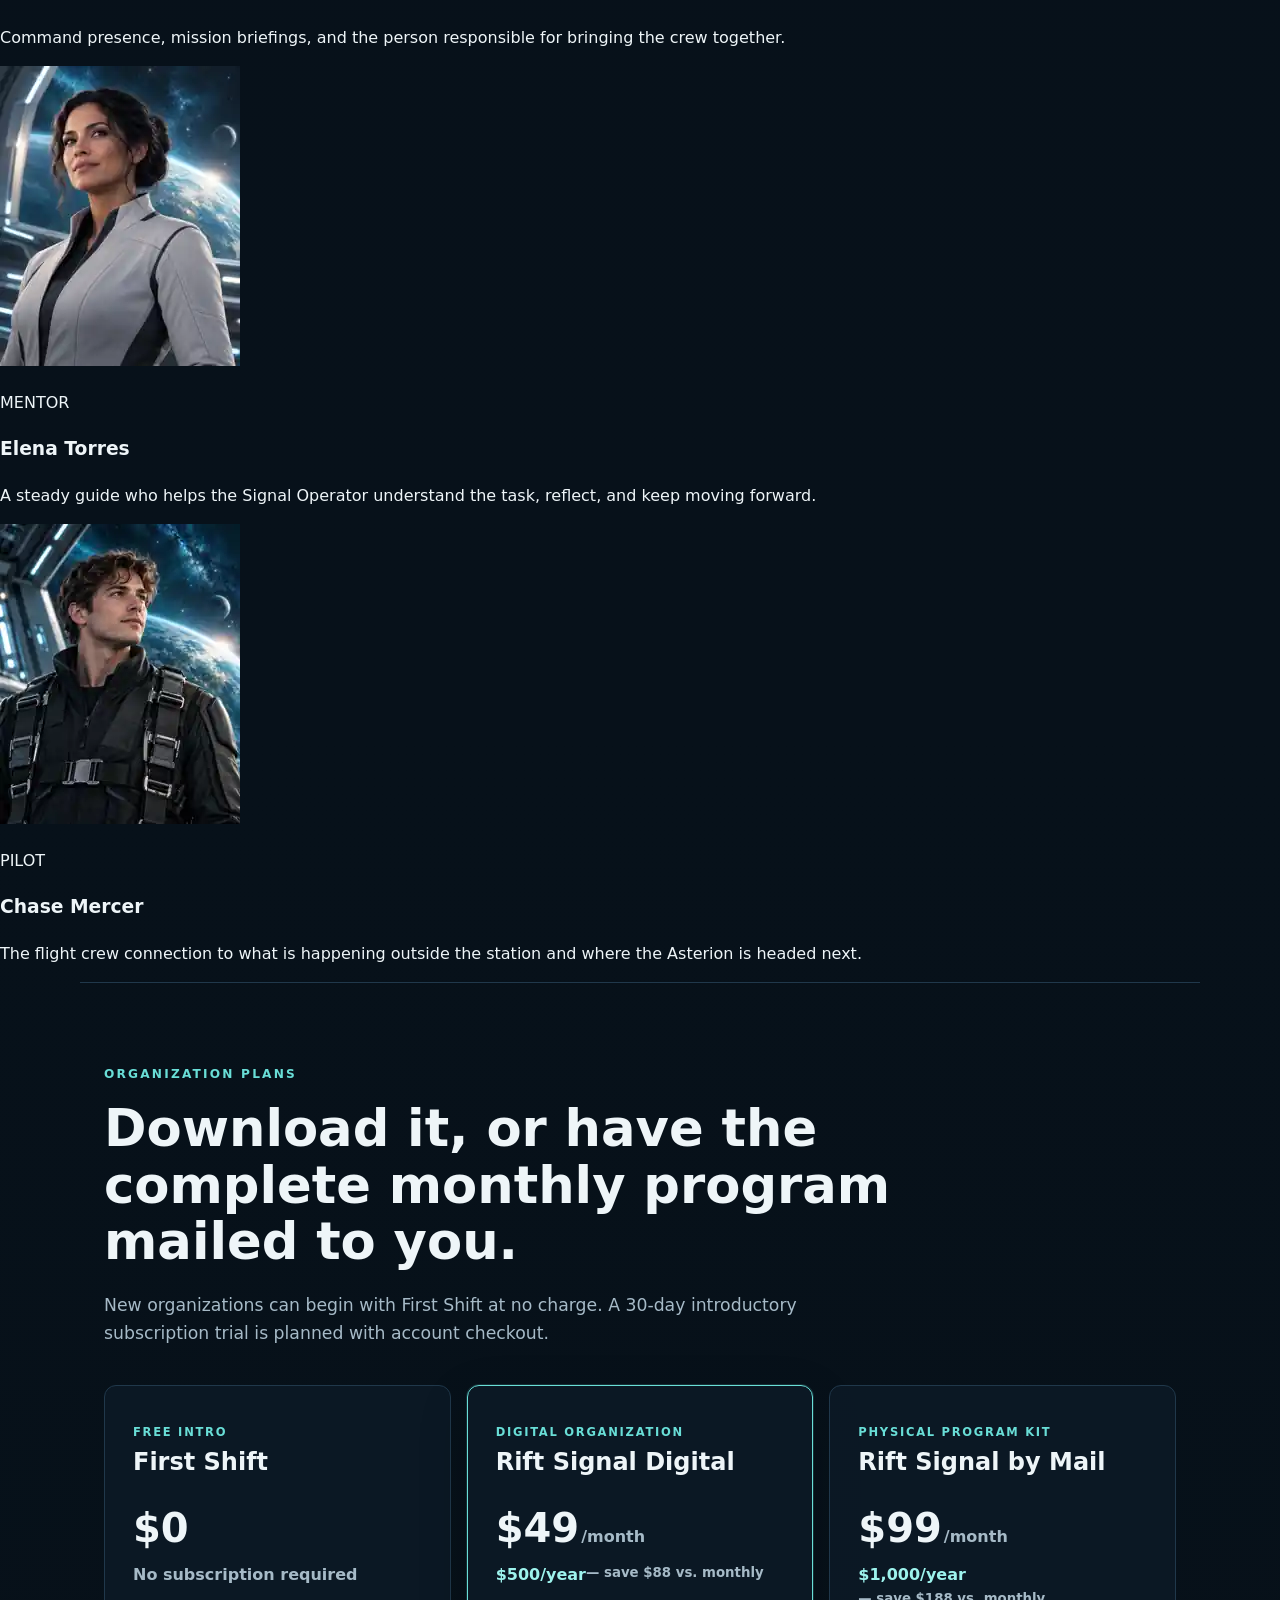
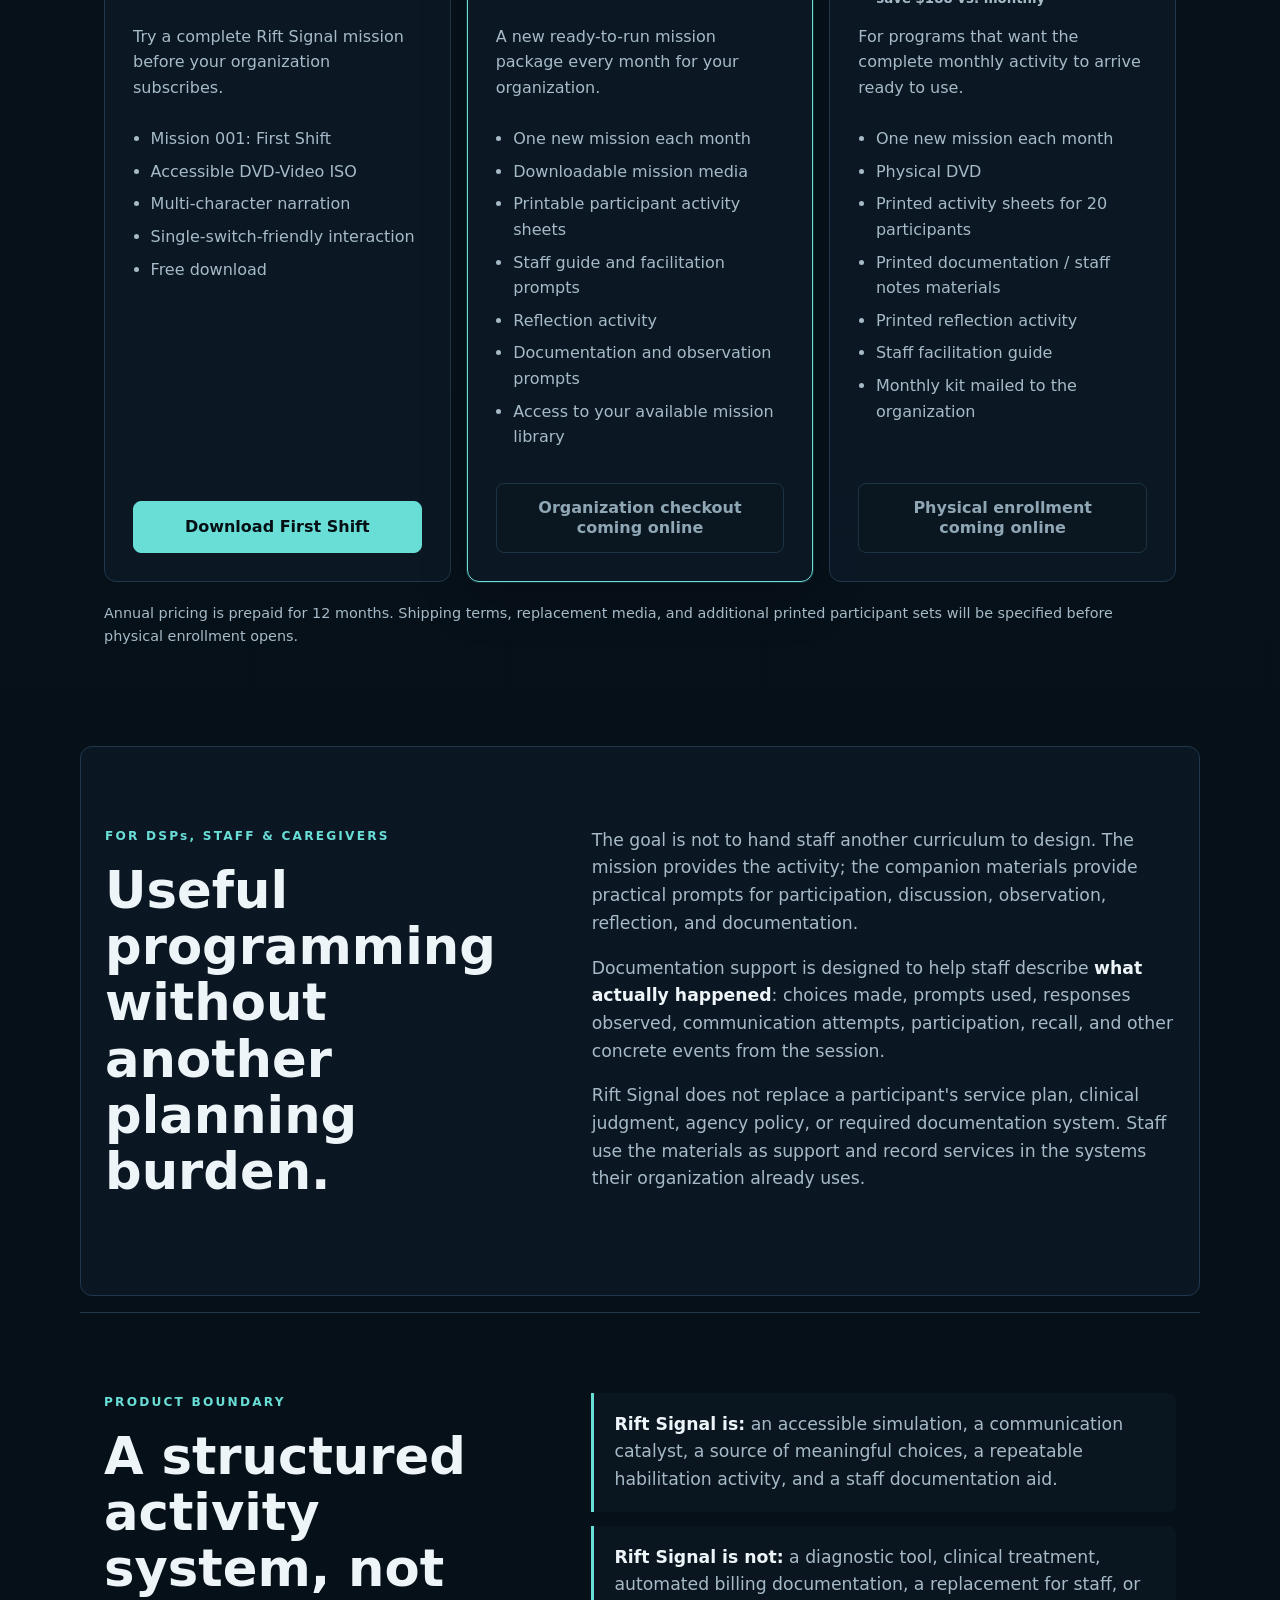
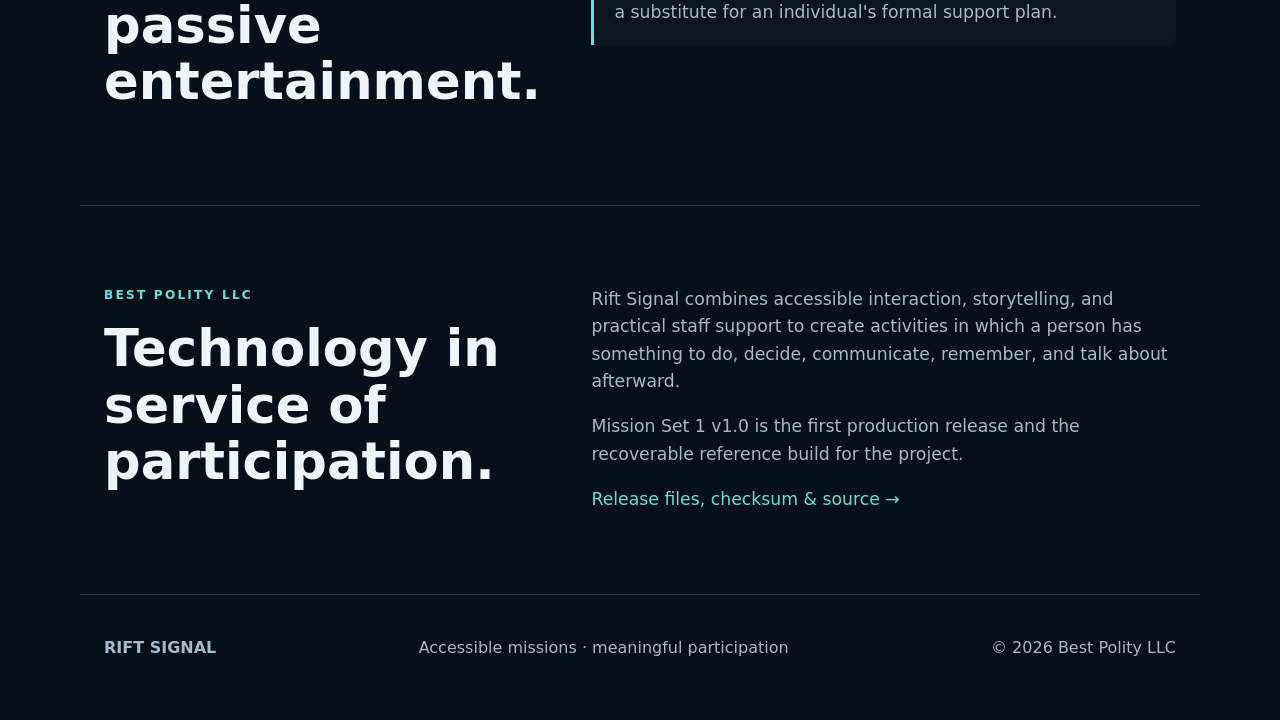
==== commit 4748aba4: "Add Asterion and crew artwork to website" ====
--- a/docs/index.html
+++ b/docs/index.html
@@ -28,6 +28,9 @@
     <a class="button" href="#plans">See organization plans</a>
   </div>
   <p class="small">Mission 001 is free · DVD-Video ISO · NTSC · 16:9 · works offline after burning</p>
+  <figure class="hero-media">
+    <img src="[data-uri]" alt="The Asterion crew standing before their starship in deep space">
+  </figure>
 </section>
 
 <section class="value-strip" aria-label="Program summary">
@@ -57,6 +60,28 @@
   <article><h3>A real role</h3><p>The participant is not watching a lesson. They are the Signal Operator, a member of the crew whose choices matter inside the mission.</p></article>
   <article><h3>Built for participation</h3><p>Missions create opportunities for communication, attention, sequencing, teamwork, recall, decision-making, and self-expression.</p></article>
   <article><h3>Works with ordinary equipment</h3><p>The DVD format is inexpensive, predictable, offline, and usable on familiar equipment without participant accounts or app-store setup.</p></article>
+</section>
+
+<section class="crew-section" aria-labelledby="crew-title">
+  <div class="crew-heading">
+    <p class="eyebrow">MEET THE ASTERION CREW</p>
+    <h2 id="crew-title">The mission has people to know, not just buttons to press.</h2>
+    <p>Participants return to a consistent cast across missions, giving the experience continuity, relationships, and something familiar to anticipate each month.</p>
+  </div>
+  <div class="crew-grid">
+    <article class="crew-card">
+      <img src="[data-uri]" alt="Captain Marcus Vale aboard the Asterion">
+      <div><p class="crew-role">CAPTAIN</p><h3>Marcus Vale</h3><p>Command presence, mission briefings, and the person responsible for bringing the crew together.</p></div>
+    </article>
+    <article class="crew-card">
+      <img src="[data-uri]" alt="Mentor Elena Torres aboard the Asterion">
+      <div><p class="crew-role">MENTOR</p><h3>Elena Torres</h3><p>A steady guide who helps the Signal Operator understand the task, reflect, and keep moving forward.</p></div>
+    </article>
+    <article class="crew-card">
+      <img src="[data-uri]" alt="Pilot Chase Mercer aboard the Asterion">
+      <div><p class="crew-role">PILOT</p><h3>Chase Mercer</h3><p>The flight crew connection to what is happening outside the station and where the Asterion is headed next.</p></div>
+    </article>
+  </div>
 </section>
 
 <section id="plans" class="pricing-section">
--- a/docs/style.css
+++ b/docs/style.css
@@ -1 +1 @@
-:root{--bg:#07101a;--panel:#0d1a27;--panel2:#102334;--line:#20384b;--text:#eef5f8;--muted:#a6bac7;--accent:#69ded7;--accent2:#9df3ed;--max:1120px}*{box-sizing:border-box}html{scroll-behavior:smooth}body{margin:0;background:radial-gradient(circle at 72% -5%,#123b55 0,transparent 34rem),linear-gradient(180deg,#07101a 0,#07111a 55%,#061018 100%);color:var(--text);font-family:Inter,system-ui,-apple-system,BlinkMacSystemFont,"Segoe UI",sans-serif;line-height:1.6}a:focus-visible,.button:focus-visible{outline:3px solid #fff;outline-offset:3px}.site-header{max-width:var(--max);margin:auto;padding:22px 24px;display:flex;justify-content:space-between;align-items:center;border-bottom:1px solid var(--line)}.brand{color:var(--text);font-weight:850;letter-spacing:.16em;text-decoration:none}.site-header nav{display:flex;gap:24px;flex-wrap:wrap}.site-header nav a,.text-link{color:var(--accent);text-decoration:none}.site-header nav a:hover,.text-link:hover{text-decoration:underline}.hero{max-width:var(--max);margin:auto;padding:96px 24px 104px}.eyebrow{color:var(--accent);font-size:.76rem;font-weight:800;letter-spacing:.18em;margin-bottom:.5rem}.hero h1{font-size:clamp(3rem,7.7vw,6.5rem);line-height:.96;max-width:980px;margin:.22em 0}.lead{font-size:clamp(1.12rem,2vw,1.46rem);max-width:820px;color:var(--muted)}.actions{display:flex;gap:12px;flex-wrap:wrap;margin-top:32px}.button{display:inline-block;padding:14px 20px;border:1px solid var(--line);border-radius:8px;color:var(--text);text-decoration:none;font-weight:750;background:transparent}.button.primary{background:var(--accent);border-color:var(--accent);color:#041014}.button.full{display:block;width:100%;text-align:center;margin-top:auto}.button.disabled{color:#8fa6b5;background:#0a1620;border-color:#1d3344;cursor:default}.small{color:var(--muted);font-size:.9rem}.value-strip{max-width:var(--max);margin:0 auto 28px;padding:0 24px 64px;display:grid;grid-template-columns:repeat(4,1fr);gap:1px}.value-strip div{padding:22px;background:rgba(13,26,39,.78);border:1px solid var(--line)}.value-strip strong,.value-strip span{display:block}.value-strip span{color:var(--muted);font-size:.92rem}.section{max-width:var(--max);margin:auto;padding:80px 24px;display:grid;grid-template-columns:1fr 1.4fr;gap:70px;border-top:1px solid var(--line)}h2{font-size:clamp(2rem,4vw,3.2rem);line-height:1.1;margin:.3em 0}.copy{color:var(--muted);font-size:1.08rem}.copy strong{color:var(--text)}.steps{padding-left:1.25rem}.steps li{margin-bottom:14px}.features{max-width:var(--max);margin:auto;padding:0 24px 84px;display:grid;grid-template-columns:repeat(3,1fr);gap:16px}.features article,.panel{background:rgba(13,26,39,.72)}.features article{padding:28px;border:1px solid var(--line);border-radius:10px}.features p{color:var(--muted)}.pricing-section{max-width:var(--max);margin:auto;padding:82px 24px;border-top:1px solid var(--line)}.pricing-head{max-width:780px;margin-bottom:34px}.pricing-head>p:last-child{color:var(--muted);font-size:1.08rem}.pricing-grid{display:grid;grid-template-columns:repeat(3,1fr);gap:16px;align-items:stretch}.price-card{display:flex;flex-direction:column;padding:28px;border:1px solid var(--line);border-radius:12px;background:rgba(13,26,39,.84)}.price-card.featured{border-color:var(--accent);box-shadow:0 0 0 1px rgba(105,222,215,.15),0 18px 50px rgba(0,0,0,.18)}.plan-label{color:var(--accent);font-size:.72rem;font-weight:800;letter-spacing:.15em}.price-card h3{font-size:1.5rem;margin:.15rem 0}.price{font-size:2.5rem;font-weight:850;line-height:1.1;margin:.35rem 0}.price span{font-size:1rem;color:var(--muted);font-weight:600}.annual{color:var(--accent2);font-weight:800;margin-bottom:12px}.annual small{color:var(--muted);font-weight:600}.plan-summary{color:var(--muted)}.price-card ul{padding-left:1.1rem;color:var(--muted);margin-bottom:26px}.price-card li{margin-bottom:7px}.pricing-note{color:var(--muted);font-size:.9rem;margin-top:18px}.boundaries p{padding:16px 18px;border-left:3px solid var(--line);background:rgba(13,26,39,.45)}footer{max-width:var(--max);margin:auto;padding:40px 24px 60px;border-top:1px solid var(--line);display:flex;gap:20px;justify-content:space-between;color:var(--muted)}@media(max-width:900px){.pricing-grid{grid-template-columns:1fr}.value-strip{grid-template-columns:repeat(2,1fr)}}@media(max-width:720px){.site-header{align-items:flex-start;gap:20px}.site-header nav{gap:10px;flex-direction:column}.hero{padding-top:70px}.section{grid-template-columns:1fr;gap:20px}.features{grid-template-columns:1fr}.value-strip{grid-template-columns:1fr}footer{flex-direction:column}}+:root{--bg:#07101a;--panel:#0d1a27;--panel2:#102334;--line:#20384b;--text:#eef5f8;--muted:#a6bac7;--accent:#69ded7;--accent2:#9df3ed;--max:1120px}*{box-sizing:border-box}html{scroll-behavior:smooth}body{margin:0;background:radial-gradient(circle at 72% -5%,#123b55 0,transparent 34rem),linear-gradient(180deg,#07101a 0,#07111a 55%,#061018 100%);color:var(--text);font-family:Inter,system-ui,-apple-system,BlinkMacSystemFont,"Segoe UI",sans-serif;line-height:1.6}a:focus-visible,.button:focus-visible{outline:3px solid #fff;outline-offset:3px}.site-header{max-width:var(--max);margin:auto;padding:22px 24px;display:flex;justify-content:space-between;align-items:center;border-bottom:1px solid var(--line)}.brand{color:var(--text);font-weight:850;letter-spacing:.16em;text-decoration:none}.site-header nav{display:flex;gap:24px;flex-wrap:wrap}.site-header nav a,.text-link{color:var(--accent);text-decoration:none}.site-header nav a:hover,.text-link:hover{text-decoration:underline}.hero{max-width:var(--max);margin:auto;padding:96px 24px 104px}.eyebrow{color:var(--accent);font-size:.76rem;font-weight:800;letter-spacing:.18em;margin:0 0 .5rem}.hero h1{font-size:clamp(3rem,7.7vw,6.5rem);line-height:.96;max-width:980px;margin:.22em 0}.lead{font-size:clamp(1.12rem,2vw,1.46rem);max-width:820px;color:var(--muted)}.actions{display:flex;gap:12px;flex-wrap:wrap;margin-top:32px}.button{display:inline-block;padding:14px 20px;border:1px solid var(--line);border-radius:8px;color:var(--text);text-decoration:none;font-weight:750;background:transparent;line-height:1.25}.button.primary{background:var(--accent);border-color:var(--accent);color:#041014}.button.full{display:flex;width:100%;min-height:52px;align-items:center;justify-content:center;text-align:center;margin-top:auto}.button.disabled{color:#8fa6b5;background:#0a1620;border-color:#1d3344;cursor:default}.small{color:var(--muted);font-size:.9rem}.value-strip{max-width:var(--max);margin:0 auto 28px;padding:0 24px 64px;display:grid;grid-template-columns:repeat(4,minmax(0,1fr));gap:12px}.value-strip div{min-width:0;padding:22px;background:rgba(13,26,39,.78);border:1px solid var(--line);border-radius:8px}.value-strip strong,.value-strip span{display:block}.value-strip strong{line-height:1.25;margin-bottom:4px}.value-strip span{color:var(--muted);font-size:.92rem}.section{max-width:var(--max);margin:auto;padding:80px 24px;display:grid;grid-template-columns:minmax(0,1fr) minmax(0,1.4fr);align-items:start;gap:70px;border-top:1px solid var(--line)}.section>div{min-width:0}.section .copy{max-width:720px}h2{font-size:clamp(2rem,4vw,3.2rem);line-height:1.1;margin:.3em 0}.copy{color:var(--muted);font-size:1.08rem}.copy>p:first-child{margin-top:0}.copy strong{color:var(--text)}.steps{padding-left:1.4rem;margin-bottom:0}.steps li{margin-bottom:16px;padding-left:4px}.steps li::marker{color:var(--accent);font-weight:800}.features{max-width:var(--max);margin:auto;padding:0 24px 84px;display:grid;grid-template-columns:repeat(3,minmax(0,1fr));gap:16px}.features article{min-width:0;padding:28px;border:1px solid var(--line);border-radius:10px;background:rgba(13,26,39,.72)}.features article h3{margin-top:0;line-height:1.25}.features p{color:var(--muted);margin-bottom:0}.pricing-section{max-width:var(--max);margin:auto;padding:82px 24px;border-top:1px solid var(--line)}.pricing-head{max-width:800px;margin-bottom:38px}.pricing-head h2{margin-bottom:.45em}.pricing-head>p:last-child{color:var(--muted);font-size:1.08rem;margin-bottom:0}.pricing-grid{display:grid;grid-template-columns:repeat(3,minmax(0,1fr));gap:16px;align-items:stretch}.price-card{display:flex;min-width:0;flex-direction:column;padding:28px;border:1px solid var(--line);border-radius:12px;background:rgba(13,26,39,.84)}.price-card.featured{border-color:var(--accent);box-shadow:0 0 0 1px rgba(105,222,215,.15),0 18px 50px rgba(0,0,0,.18)}.plan-label{min-height:2.2em;display:flex;align-items:flex-end;color:var(--accent);font-size:.72rem;font-weight:800;line-height:1.25;letter-spacing:.15em;margin:0 0 8px}.price-card h3{min-height:3.4rem;font-size:1.5rem;line-height:1.2;margin:0}.price{min-height:3.35rem;display:flex;align-items:baseline;gap:2px;font-size:2.5rem;font-weight:850;line-height:1.1;margin:.25rem 0}.price span{font-size:1rem;color:var(--muted);font-weight:600}.annual{min-height:3rem;display:flex;align-items:flex-start;flex-wrap:wrap;color:var(--accent2);font-weight:800;line-height:1.35;margin-bottom:12px}.annual small{color:var(--muted);font-weight:600}.annual.free-note{color:var(--muted);font-weight:650}.plan-summary{min-height:5.4rem;color:var(--muted);margin-top:0}.price-card ul{flex:1;padding-left:1.1rem;color:var(--muted);margin:0 0 26px}.price-card li{margin-bottom:7px}.pricing-note{color:var(--muted);font-size:.9rem;margin:20px 0 0}.panel{margin-top:16px;margin-bottom:16px;border:1px solid var(--line);border-radius:12px;background:rgba(13,26,39,.72)}.boundaries{display:grid;gap:14px}.boundaries p{margin:0;padding:18px 20px;border-left:3px solid var(--accent);background:rgba(13,26,39,.55);border-radius:0 8px 8px 0}footer{max-width:var(--max);margin:auto;padding:40px 24px 60px;border-top:1px solid var(--line);display:flex;gap:20px;justify-content:space-between;align-items:flex-start;color:var(--muted)}@media(max-width:900px){.pricing-grid{grid-template-columns:1fr}.price-card h3,.plan-label,.price,.annual,.plan-summary{min-height:0}.value-strip{grid-template-columns:repeat(2,minmax(0,1fr))}}@media(max-width:720px){.site-header{align-items:flex-start;gap:20px}.site-header nav{gap:10px;flex-direction:column}.hero{padding-top:70px}.section{grid-template-columns:1fr;gap:24px}.features{grid-template-columns:1fr}.value-strip{grid-template-columns:1fr}footer{flex-direction:column}}
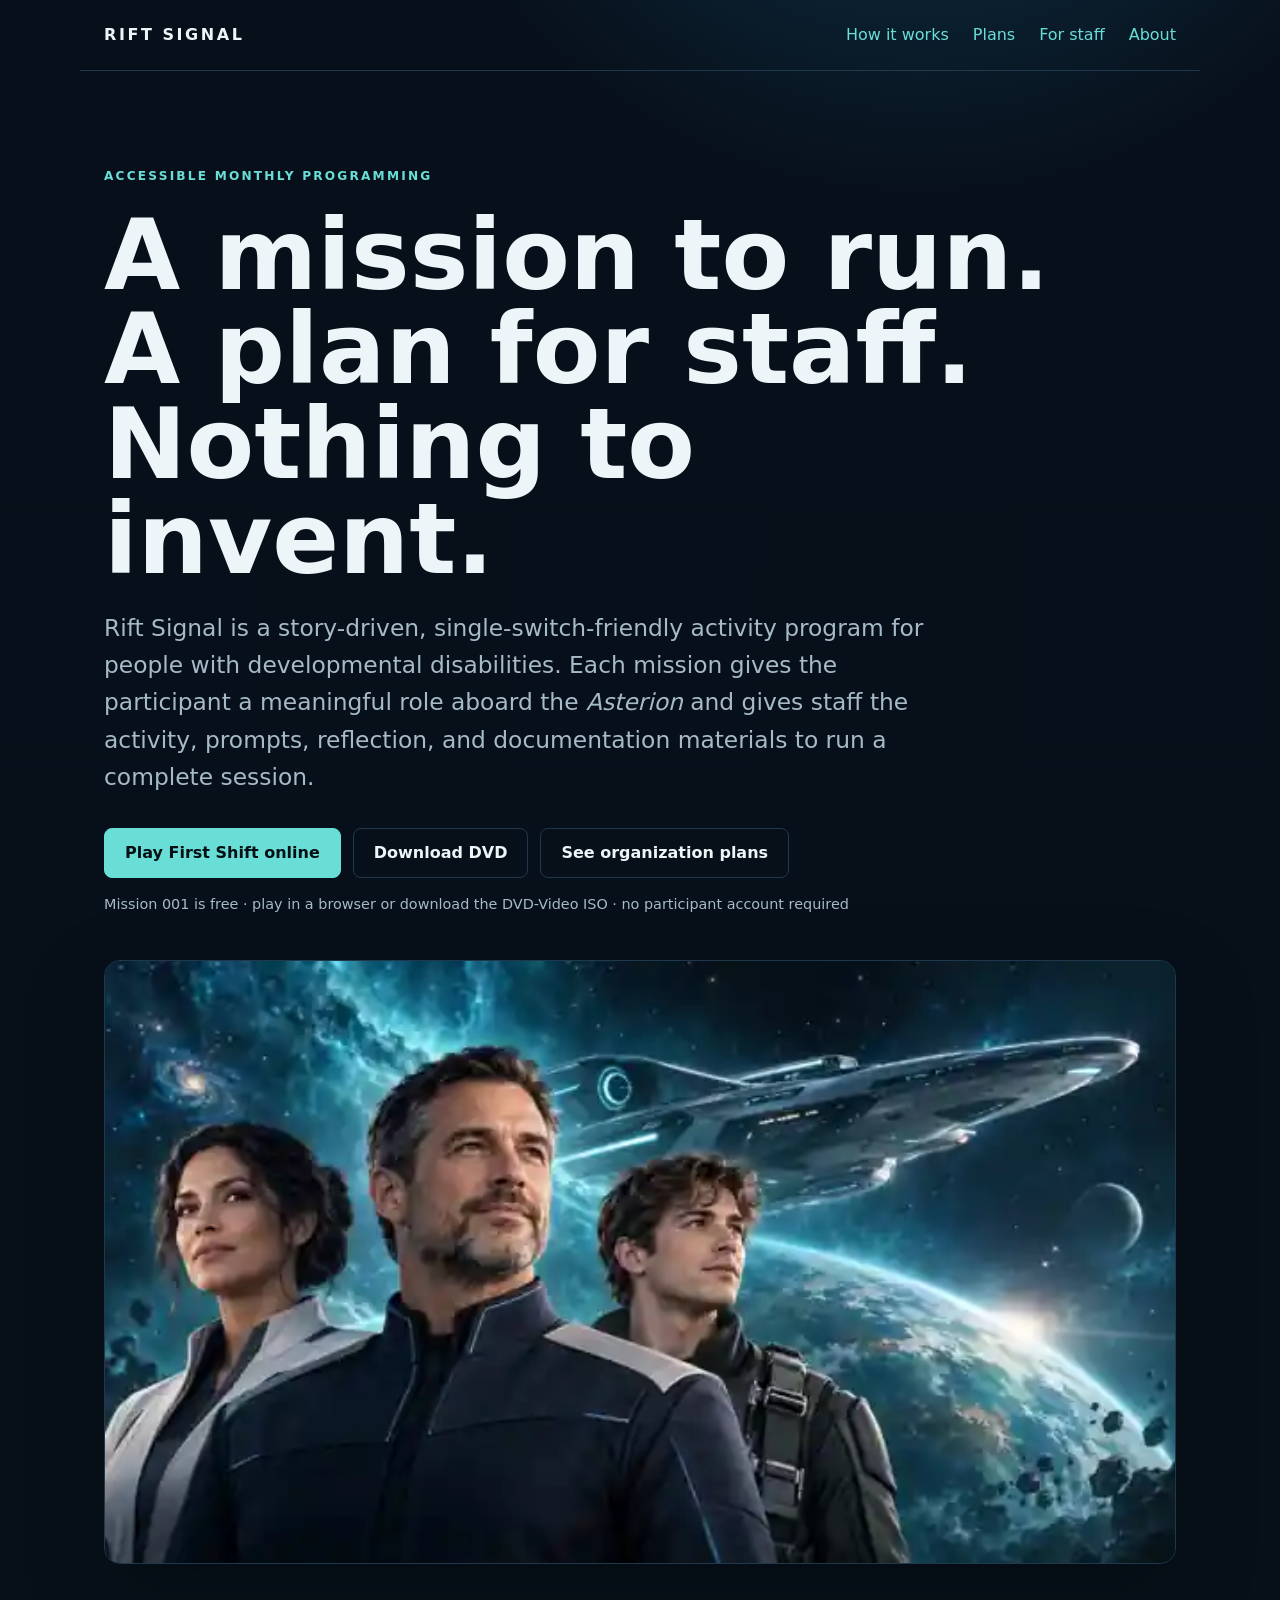
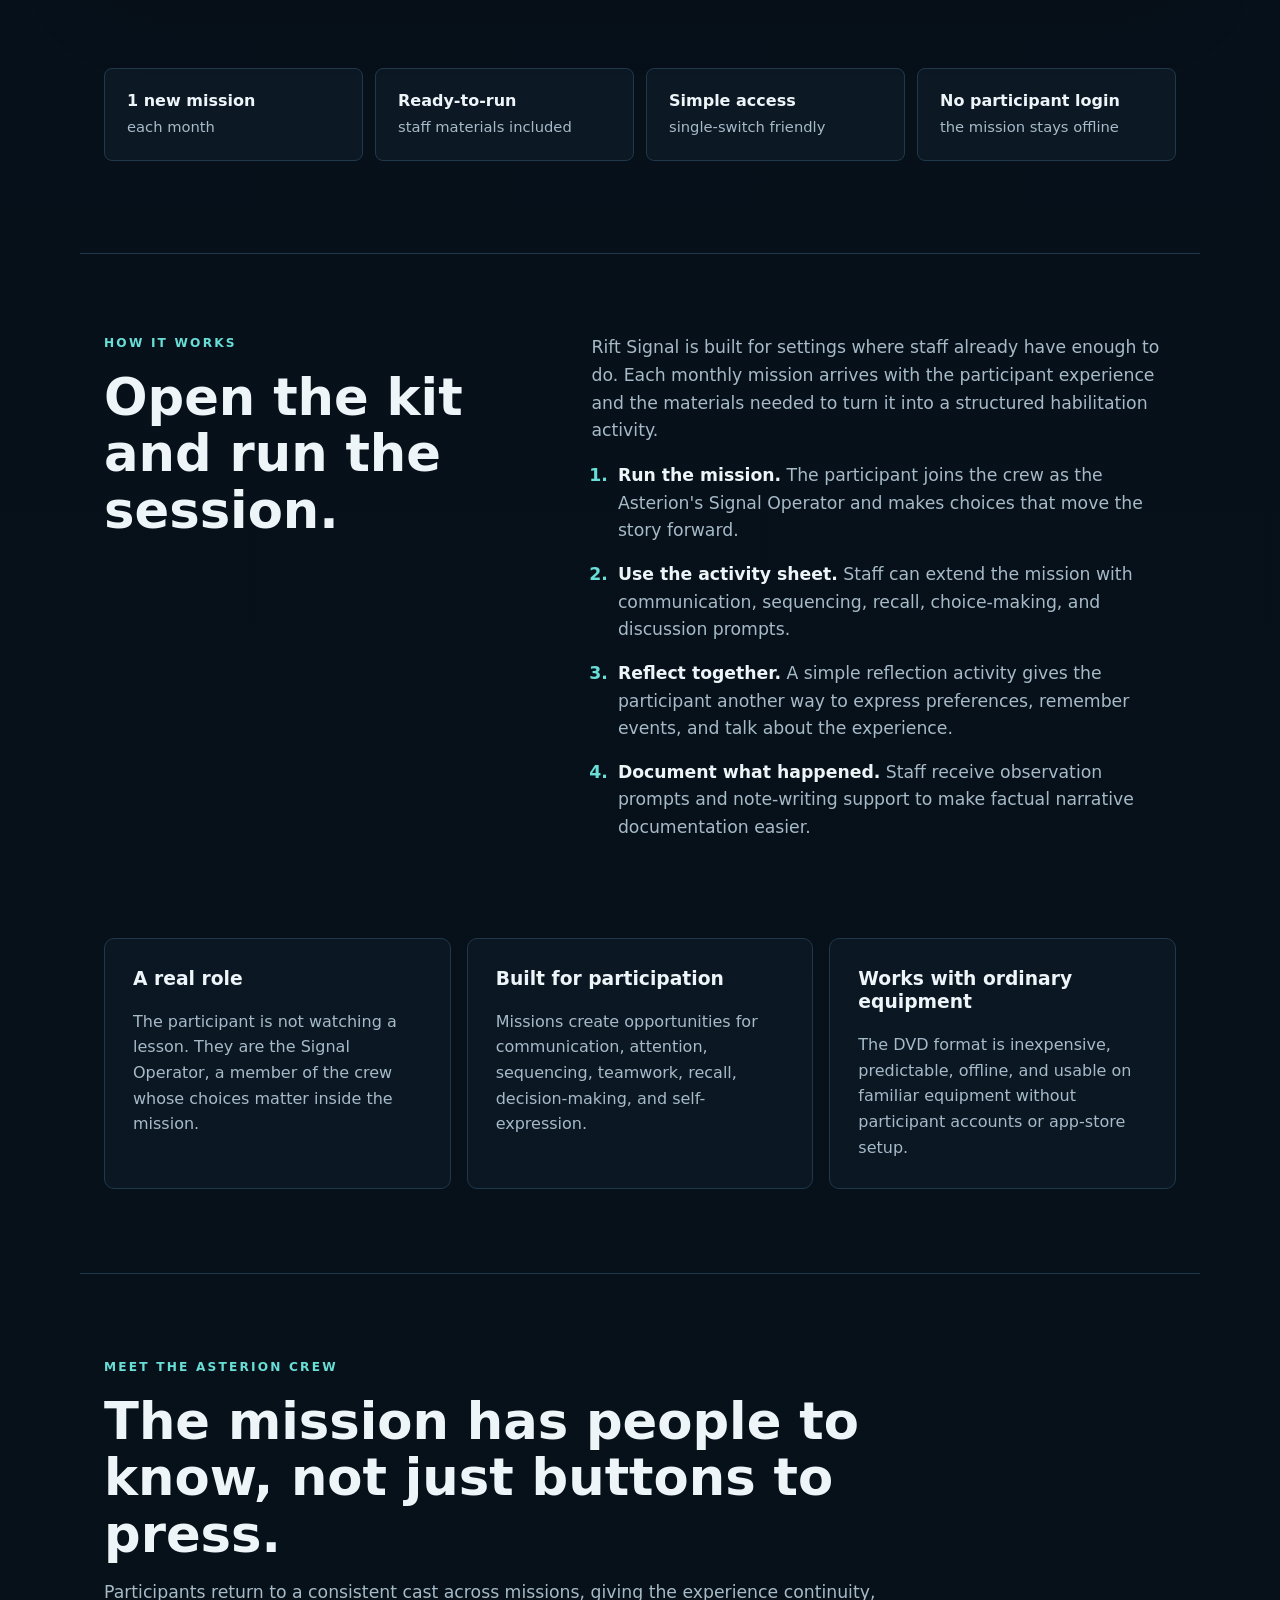
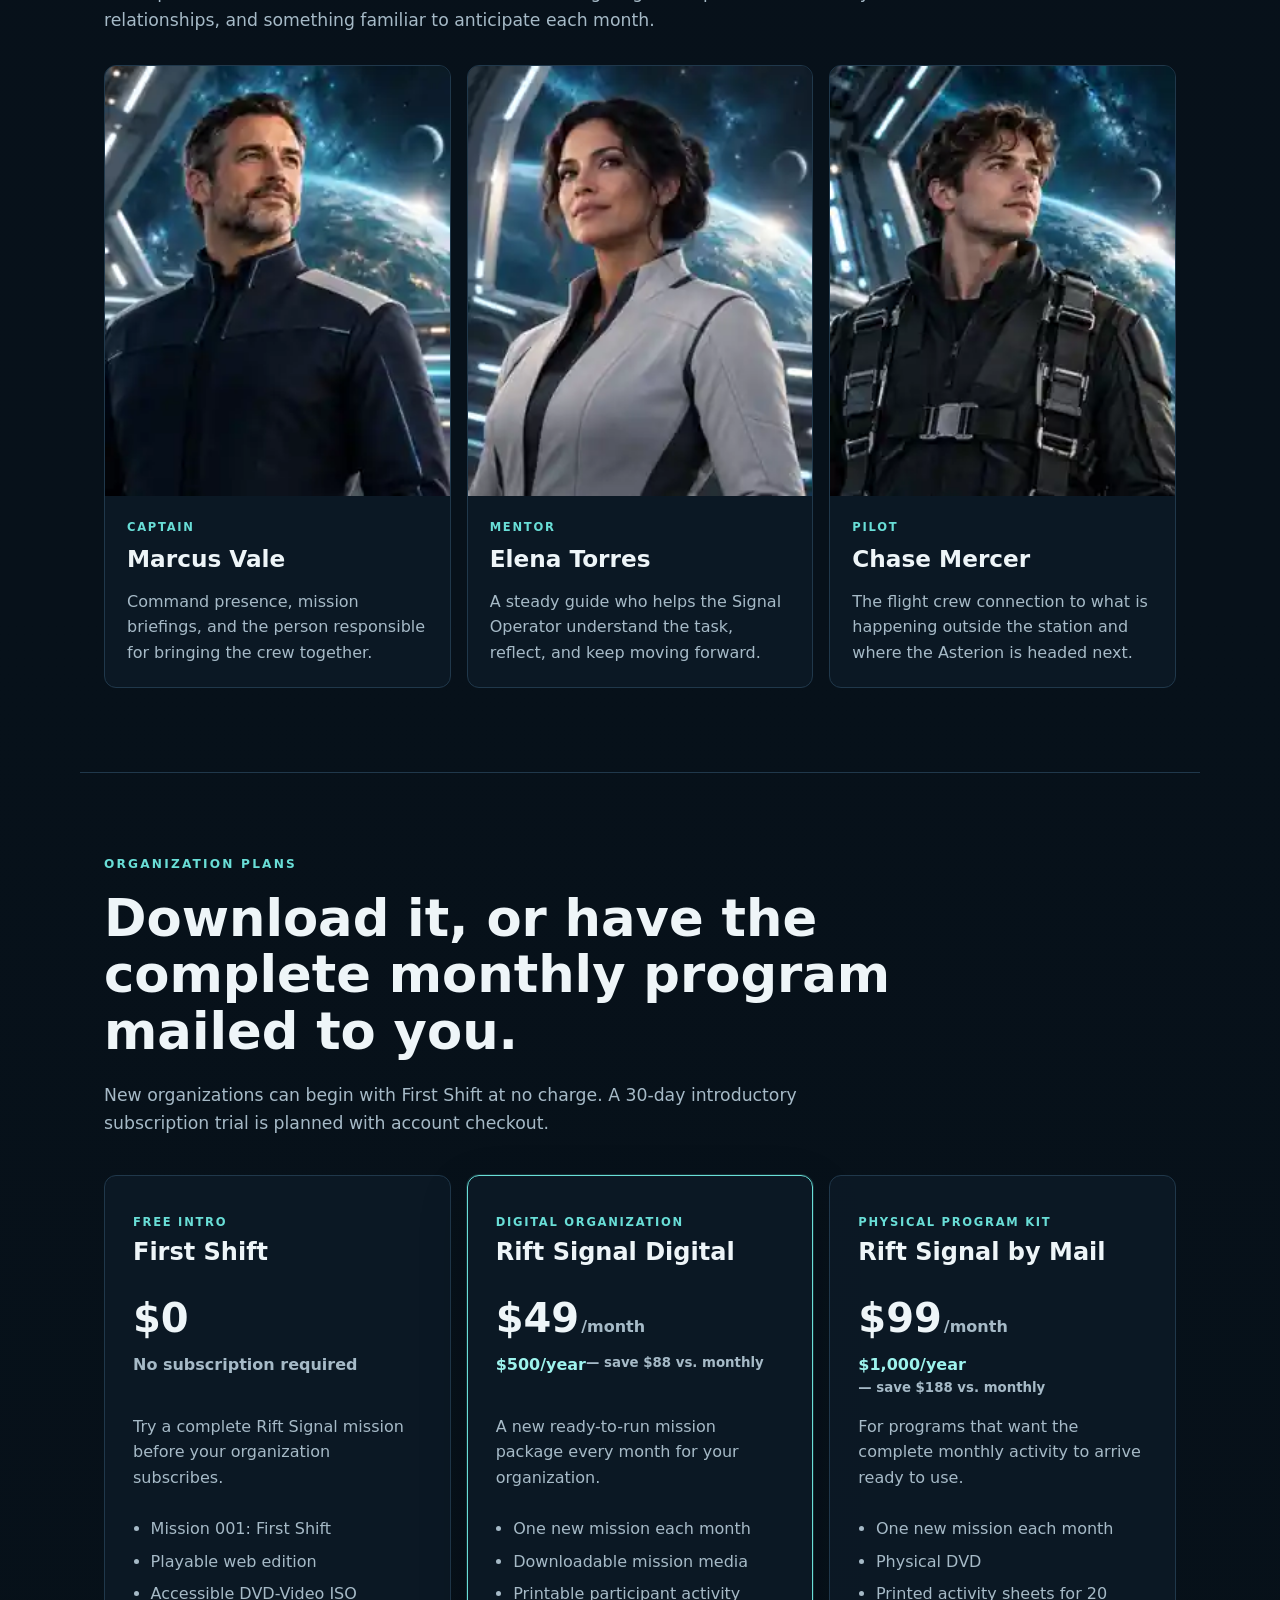
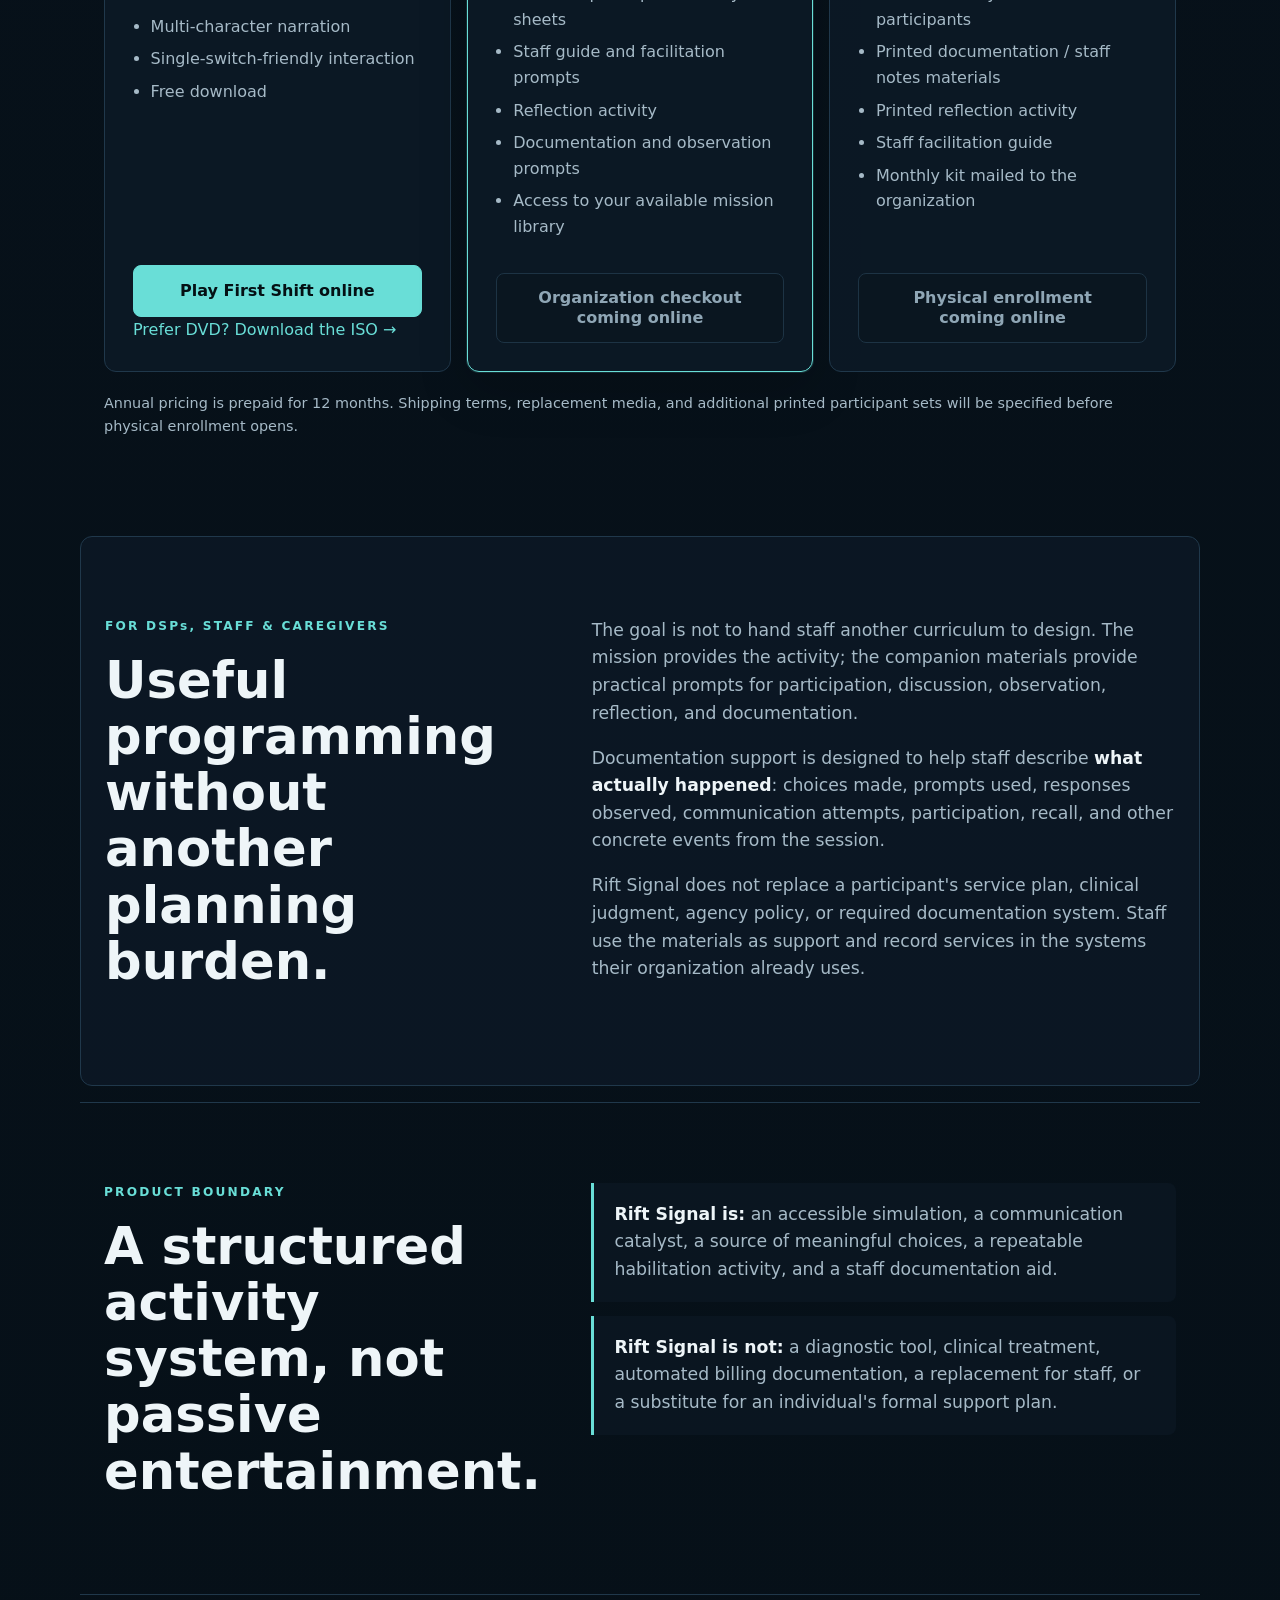
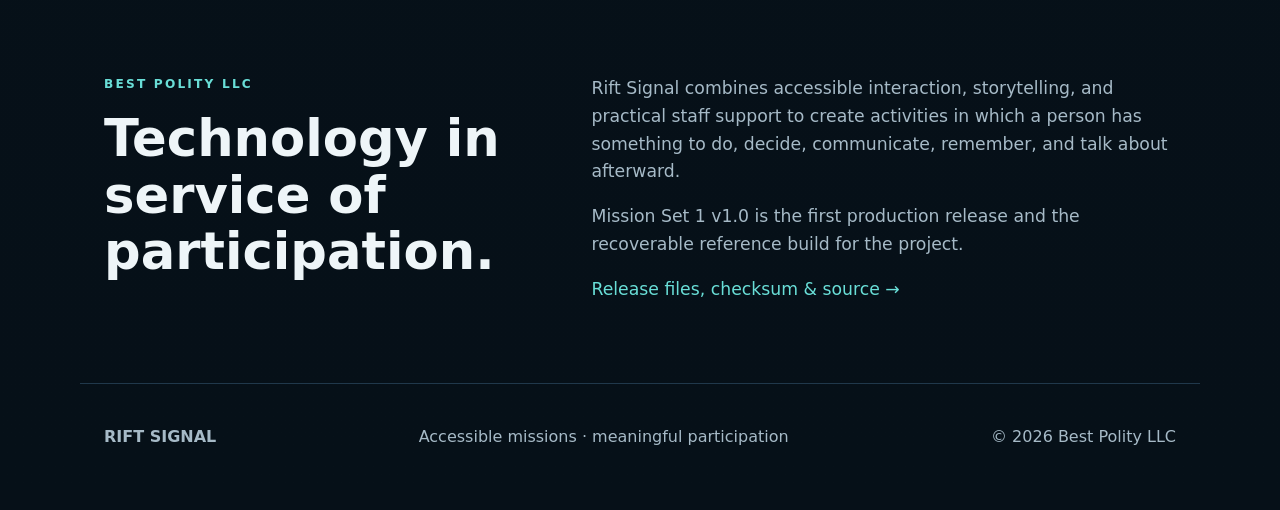
==== commit 8d0a5bd4: "Offer First Shift as web and DVD experience" ====
--- a/docs/index.html
+++ b/docs/index.html
@@ -24,10 +24,11 @@
   <h1>A mission to run. A plan for staff. Nothing to invent.</h1>
   <p class="lead">Rift Signal is a story-driven, single-switch-friendly activity program for people with developmental disabilities. Each mission gives the participant a meaningful role aboard the <em>Asterion</em> and gives staff the activity, prompts, reflection, and documentation materials to run a complete session.</p>
   <div class="actions">
-    <a class="button primary" href="https://github.com/bestpolity-llc/rift-signal/releases/download/v1.0/RIFT-SIGNAL-MISSION-SET-1.iso">Try First Shift free</a>
+    <a class="button primary" href="play/">Play First Shift online</a>
+    <a class="button" href="https://github.com/bestpolity-llc/rift-signal/releases/download/v1.0/RIFT-SIGNAL-MISSION-SET-1.iso">Download DVD</a>
     <a class="button" href="#plans">See organization plans</a>
   </div>
-  <p class="small">Mission 001 is free · DVD-Video ISO · NTSC · 16:9 · works offline after burning</p>
+  <p class="small">Mission 001 is free · play in a browser or download the DVD-Video ISO · no participant account required</p>
   <figure class="hero-media">
     <img src="[data-uri]" alt="The Asterion crew standing before their starship in deep space">
   </figure>
@@ -100,12 +101,14 @@
       <p class="plan-summary">Try a complete Rift Signal mission before your organization subscribes.</p>
       <ul>
         <li>Mission 001: First Shift</li>
+        <li>Playable web edition</li>
         <li>Accessible DVD-Video ISO</li>
         <li>Multi-character narration</li>
         <li>Single-switch-friendly interaction</li>
         <li>Free download</li>
       </ul>
-      <a class="button primary full" href="https://github.com/bestpolity-llc/rift-signal/releases/download/v1.0/RIFT-SIGNAL-MISSION-SET-1.iso">Download First Shift</a>
+      <a class="button primary full" href="play/">Play First Shift online</a>
+      <a class="text-link plan-download" href="https://github.com/bestpolity-llc/rift-signal/releases/download/v1.0/RIFT-SIGNAL-MISSION-SET-1.iso">Prefer DVD? Download the ISO →</a>
     </article>
 
     <article class="price-card featured">
--- a/docs/style.css
+++ b/docs/style.css
@@ -1 +1 @@
-:root{--bg:#07101a;--panel:#0d1a27;--panel2:#102334;--line:#20384b;--text:#eef5f8;--muted:#a6bac7;--accent:#69ded7;--accent2:#9df3ed;--max:1120px}*{box-sizing:border-box}html{scroll-behavior:smooth}body{margin:0;background:radial-gradient(circle at 72% -5%,#123b55 0,transparent 34rem),linear-gradient(180deg,#07101a 0,#07111a 55%,#061018 100%);color:var(--text);font-family:Inter,system-ui,-apple-system,BlinkMacSystemFont,"Segoe UI",sans-serif;line-height:1.6}a:focus-visible,.button:focus-visible{outline:3px solid #fff;outline-offset:3px}.site-header{max-width:var(--max);margin:auto;padding:22px 24px;display:flex;justify-content:space-between;align-items:center;border-bottom:1px solid var(--line)}.brand{color:var(--text);font-weight:850;letter-spacing:.16em;text-decoration:none}.site-header nav{display:flex;gap:24px;flex-wrap:wrap}.site-header nav a,.text-link{color:var(--accent);text-decoration:none}.site-header nav a:hover,.text-link:hover{text-decoration:underline}.hero{max-width:var(--max);margin:auto;padding:96px 24px 104px}.eyebrow{color:var(--accent);font-size:.76rem;font-weight:800;letter-spacing:.18em;margin:0 0 .5rem}.hero h1{font-size:clamp(3rem,7.7vw,6.5rem);line-height:.96;max-width:980px;margin:.22em 0}.lead{font-size:clamp(1.12rem,2vw,1.46rem);max-width:820px;color:var(--muted)}.actions{display:flex;gap:12px;flex-wrap:wrap;margin-top:32px}.button{display:inline-block;padding:14px 20px;border:1px solid var(--line);border-radius:8px;color:var(--text);text-decoration:none;font-weight:750;background:transparent;line-height:1.25}.button.primary{background:var(--accent);border-color:var(--accent);color:#041014}.button.full{display:flex;width:100%;min-height:52px;align-items:center;justify-content:center;text-align:center;margin-top:auto}.button.disabled{color:#8fa6b5;background:#0a1620;border-color:#1d3344;cursor:default}.small{color:var(--muted);font-size:.9rem}.value-strip{max-width:var(--max);margin:0 auto 28px;padding:0 24px 64px;display:grid;grid-template-columns:repeat(4,minmax(0,1fr));gap:12px}.value-strip div{min-width:0;padding:22px;background:rgba(13,26,39,.78);border:1px solid var(--line);border-radius:8px}.value-strip strong,.value-strip span{display:block}.value-strip strong{line-height:1.25;margin-bottom:4px}.value-strip span{color:var(--muted);font-size:.92rem}.section{max-width:var(--max);margin:auto;padding:80px 24px;display:grid;grid-template-columns:minmax(0,1fr) minmax(0,1.4fr);align-items:start;gap:70px;border-top:1px solid var(--line)}.section>div{min-width:0}.section .copy{max-width:720px}h2{font-size:clamp(2rem,4vw,3.2rem);line-height:1.1;margin:.3em 0}.copy{color:var(--muted);font-size:1.08rem}.copy>p:first-child{margin-top:0}.copy strong{color:var(--text)}.steps{padding-left:1.4rem;margin-bottom:0}.steps li{margin-bottom:16px;padding-left:4px}.steps li::marker{color:var(--accent);font-weight:800}.features{max-width:var(--max);margin:auto;padding:0 24px 84px;display:grid;grid-template-columns:repeat(3,minmax(0,1fr));gap:16px}.features article{min-width:0;padding:28px;border:1px solid var(--line);border-radius:10px;background:rgba(13,26,39,.72)}.features article h3{margin-top:0;line-height:1.25}.features p{color:var(--muted);margin-bottom:0}.pricing-section{max-width:var(--max);margin:auto;padding:82px 24px;border-top:1px solid var(--line)}.pricing-head{max-width:800px;margin-bottom:38px}.pricing-head h2{margin-bottom:.45em}.pricing-head>p:last-child{color:var(--muted);font-size:1.08rem;margin-bottom:0}.pricing-grid{display:grid;grid-template-columns:repeat(3,minmax(0,1fr));gap:16px;align-items:stretch}.price-card{display:flex;min-width:0;flex-direction:column;padding:28px;border:1px solid var(--line);border-radius:12px;background:rgba(13,26,39,.84)}.price-card.featured{border-color:var(--accent);box-shadow:0 0 0 1px rgba(105,222,215,.15),0 18px 50px rgba(0,0,0,.18)}.plan-label{min-height:2.2em;display:flex;align-items:flex-end;color:var(--accent);font-size:.72rem;font-weight:800;line-height:1.25;letter-spacing:.15em;margin:0 0 8px}.price-card h3{min-height:3.4rem;font-size:1.5rem;line-height:1.2;margin:0}.price{min-height:3.35rem;display:flex;align-items:baseline;gap:2px;font-size:2.5rem;font-weight:850;line-height:1.1;margin:.25rem 0}.price span{font-size:1rem;color:var(--muted);font-weight:600}.annual{min-height:3rem;display:flex;align-items:flex-start;flex-wrap:wrap;color:var(--accent2);font-weight:800;line-height:1.35;margin-bottom:12px}.annual small{color:var(--muted);font-weight:600}.annual.free-note{color:var(--muted);font-weight:650}.plan-summary{min-height:5.4rem;color:var(--muted);margin-top:0}.price-card ul{flex:1;padding-left:1.1rem;color:var(--muted);margin:0 0 26px}.price-card li{margin-bottom:7px}.pricing-note{color:var(--muted);font-size:.9rem;margin:20px 0 0}.panel{margin-top:16px;margin-bottom:16px;border:1px solid var(--line);border-radius:12px;background:rgba(13,26,39,.72)}.boundaries{display:grid;gap:14px}.boundaries p{margin:0;padding:18px 20px;border-left:3px solid var(--accent);background:rgba(13,26,39,.55);border-radius:0 8px 8px 0}footer{max-width:var(--max);margin:auto;padding:40px 24px 60px;border-top:1px solid var(--line);display:flex;gap:20px;justify-content:space-between;align-items:flex-start;color:var(--muted)}@media(max-width:900px){.pricing-grid{grid-template-columns:1fr}.price-card h3,.plan-label,.price,.annual,.plan-summary{min-height:0}.value-strip{grid-template-columns:repeat(2,minmax(0,1fr))}}@media(max-width:720px){.site-header{align-items:flex-start;gap:20px}.site-header nav{gap:10px;flex-direction:column}.hero{padding-top:70px}.section{grid-template-columns:1fr;gap:24px}.features{grid-template-columns:1fr}.value-strip{grid-template-columns:1fr}footer{flex-direction:column}}+:root{--bg:#07101a;--panel:#0d1a27;--panel2:#102334;--line:#20384b;--text:#eef5f8;--muted:#a6bac7;--accent:#69ded7;--accent2:#9df3ed;--max:1120px}*{box-sizing:border-box}html{scroll-behavior:smooth}body{margin:0;background:radial-gradient(circle at 72% -5%,#123b55 0,transparent 34rem),linear-gradient(180deg,#07101a 0,#07111a 55%,#061018 100%);color:var(--text);font-family:Inter,system-ui,-apple-system,BlinkMacSystemFont,"Segoe UI",sans-serif;line-height:1.6}a:focus-visible,.button:focus-visible{outline:3px solid #fff;outline-offset:3px}.site-header{max-width:var(--max);margin:auto;padding:22px 24px;display:flex;justify-content:space-between;align-items:center;border-bottom:1px solid var(--line)}.brand{color:var(--text);font-weight:850;letter-spacing:.16em;text-decoration:none}.site-header nav{display:flex;gap:24px;flex-wrap:wrap}.site-header nav a,.text-link{color:var(--accent);text-decoration:none}.site-header nav a:hover,.text-link:hover{text-decoration:underline}.hero{max-width:var(--max);margin:auto;padding:96px 24px 104px}.eyebrow{color:var(--accent);font-size:.76rem;font-weight:800;letter-spacing:.18em;margin:0 0 .5rem}.hero h1{font-size:clamp(3rem,7.7vw,6.5rem);line-height:.96;max-width:980px;margin:.22em 0}.lead{font-size:clamp(1.12rem,2vw,1.46rem);max-width:820px;color:var(--muted)}.actions{display:flex;gap:12px;flex-wrap:wrap;margin-top:32px}.button{display:inline-block;padding:14px 20px;border:1px solid var(--line);border-radius:8px;color:var(--text);text-decoration:none;font-weight:750;background:transparent;line-height:1.25}.button.primary{background:var(--accent);border-color:var(--accent);color:#041014}.button.full{display:flex;width:100%;min-height:52px;align-items:center;justify-content:center;text-align:center;margin-top:auto}.button.disabled{color:#8fa6b5;background:#0a1620;border-color:#1d3344;cursor:default}.small{color:var(--muted);font-size:.9rem}.value-strip{max-width:var(--max);margin:0 auto 28px;padding:0 24px 64px;display:grid;grid-template-columns:repeat(4,minmax(0,1fr));gap:12px}.value-strip div{min-width:0;padding:22px;background:rgba(13,26,39,.78);border:1px solid var(--line);border-radius:8px}.value-strip strong,.value-strip span{display:block}.value-strip strong{line-height:1.25;margin-bottom:4px}.value-strip span{color:var(--muted);font-size:.92rem}.section{max-width:var(--max);margin:auto;padding:80px 24px;display:grid;grid-template-columns:minmax(0,1fr) minmax(0,1.4fr);align-items:start;gap:70px;border-top:1px solid var(--line)}.section>div{min-width:0}.section .copy{max-width:720px}h2{font-size:clamp(2rem,4vw,3.2rem);line-height:1.1;margin:.3em 0}.copy{color:var(--muted);font-size:1.08rem}.copy>p:first-child{margin-top:0}.copy strong{color:var(--text)}.steps{padding-left:1.4rem;margin-bottom:0}.steps li{margin-bottom:16px;padding-left:4px}.steps li::marker{color:var(--accent);font-weight:800}.features{max-width:var(--max);margin:auto;padding:0 24px 84px;display:grid;grid-template-columns:repeat(3,minmax(0,1fr));gap:16px}.features article{min-width:0;padding:28px;border:1px solid var(--line);border-radius:10px;background:rgba(13,26,39,.72)}.features article h3{margin-top:0;line-height:1.25}.features p{color:var(--muted);margin-bottom:0}.pricing-section{max-width:var(--max);margin:auto;padding:82px 24px;border-top:1px solid var(--line)}.pricing-head{max-width:800px;margin-bottom:38px}.pricing-head h2{margin-bottom:.45em}.pricing-head>p:last-child{color:var(--muted);font-size:1.08rem;margin-bottom:0}.pricing-grid{display:grid;grid-template-columns:repeat(3,minmax(0,1fr));gap:16px;align-items:stretch}.price-card{display:flex;min-width:0;flex-direction:column;padding:28px;border:1px solid var(--line);border-radius:12px;background:rgba(13,26,39,.84)}.price-card.featured{border-color:var(--accent);box-shadow:0 0 0 1px rgba(105,222,215,.15),0 18px 50px rgba(0,0,0,.18)}.plan-label{min-height:2.2em;display:flex;align-items:flex-end;color:var(--accent);font-size:.72rem;font-weight:800;line-height:1.25;letter-spacing:.15em;margin:0 0 8px}.price-card h3{min-height:3.4rem;font-size:1.5rem;line-height:1.2;margin:0}.price{min-height:3.35rem;display:flex;align-items:baseline;gap:2px;font-size:2.5rem;font-weight:850;line-height:1.1;margin:.25rem 0}.price span{font-size:1rem;color:var(--muted);font-weight:600}.annual{min-height:3rem;display:flex;align-items:flex-start;flex-wrap:wrap;color:var(--accent2);font-weight:800;line-height:1.35;margin-bottom:12px}.annual small{color:var(--muted);font-weight:600}.annual.free-note{color:var(--muted);font-weight:650}.plan-summary{min-height:5.4rem;color:var(--muted);margin-top:0}.price-card ul{flex:1;padding-left:1.1rem;color:var(--muted);margin:0 0 26px}.price-card li{margin-bottom:7px}.pricing-note{color:var(--muted);font-size:.9rem;margin:20px 0 0}.panel{margin-top:16px;margin-bottom:16px;border:1px solid var(--line);border-radius:12px;background:rgba(13,26,39,.72)}.boundaries{display:grid;gap:14px}.boundaries p{margin:0;padding:18px 20px;border-left:3px solid var(--accent);background:rgba(13,26,39,.55);border-radius:0 8px 8px 0}footer{max-width:var(--max);margin:auto;padding:40px 24px 60px;border-top:1px solid var(--line);display:flex;gap:20px;justify-content:space-between;align-items:flex-start;color:var(--muted)}@media(max-width:900px){.pricing-grid{grid-template-columns:1fr}.price-card h3,.plan-label,.price,.annual,.plan-summary{min-height:0}.value-strip{grid-template-columns:repeat(2,minmax(0,1fr))}}@media(max-width:720px){.site-header{align-items:flex-start;gap:20px}.site-header nav{gap:10px;flex-direction:column}.hero{padding-top:70px}.section{grid-template-columns:1fr;gap:24px}.features{grid-template-columns:1fr}.value-strip{grid-template-columns:1fr}footer{flex-direction:column}}.hero-media{margin:44px 0 0;border:1px solid var(--line);border-radius:16px;overflow:hidden;background:#061018;box-shadow:0 28px 80px rgba(0,0,0,.28)}.hero-media img{display:block;width:100%;aspect-ratio:16/9;object-fit:cover}.crew-section{max-width:var(--max);margin:auto;padding:84px 24px;border-top:1px solid var(--line)}.crew-heading{max-width:820px;margin-bottom:30px}.crew-heading>p:last-child{color:var(--muted);font-size:1.08rem}.crew-grid{display:grid;grid-template-columns:repeat(3,minmax(0,1fr));gap:16px}.crew-card{overflow:hidden;border:1px solid var(--line);border-radius:12px;background:rgba(13,26,39,.82)}.crew-card img{display:block;width:100%;aspect-ratio:4/5;object-fit:cover}.crew-card>div{padding:22px}.crew-role{margin:0;color:var(--accent);font-size:.72rem;font-weight:800;letter-spacing:.15em}.crew-card h3{margin:.2rem 0 .5rem;font-size:1.45rem}.crew-card p:last-child{margin:0;color:var(--muted)}@media(max-width:900px){.crew-grid{grid-template-columns:1fr 1fr}.crew-card:last-child{grid-column:1/-1;max-width:540px}}@media(max-width:620px){.crew-grid{grid-template-columns:1fr}.crew-card:last-child{grid-column:auto;max-width:none}.hero-media{margin-top:30px}}.crew-card{display:flex;flex-direction:column}.crew-card>div{display:flex;flex:1;flex-direction:column}.crew-card p:last-child{margin-top:auto}.crew-card h3{min-height:1.75em}.hero-media,.crew-section,.pricing-section,.features,.value-strip,.section,footer,.site-header{width:100%}@media(max-width:900px){.crew-card:last-child{justify-self:center;width:100%}}
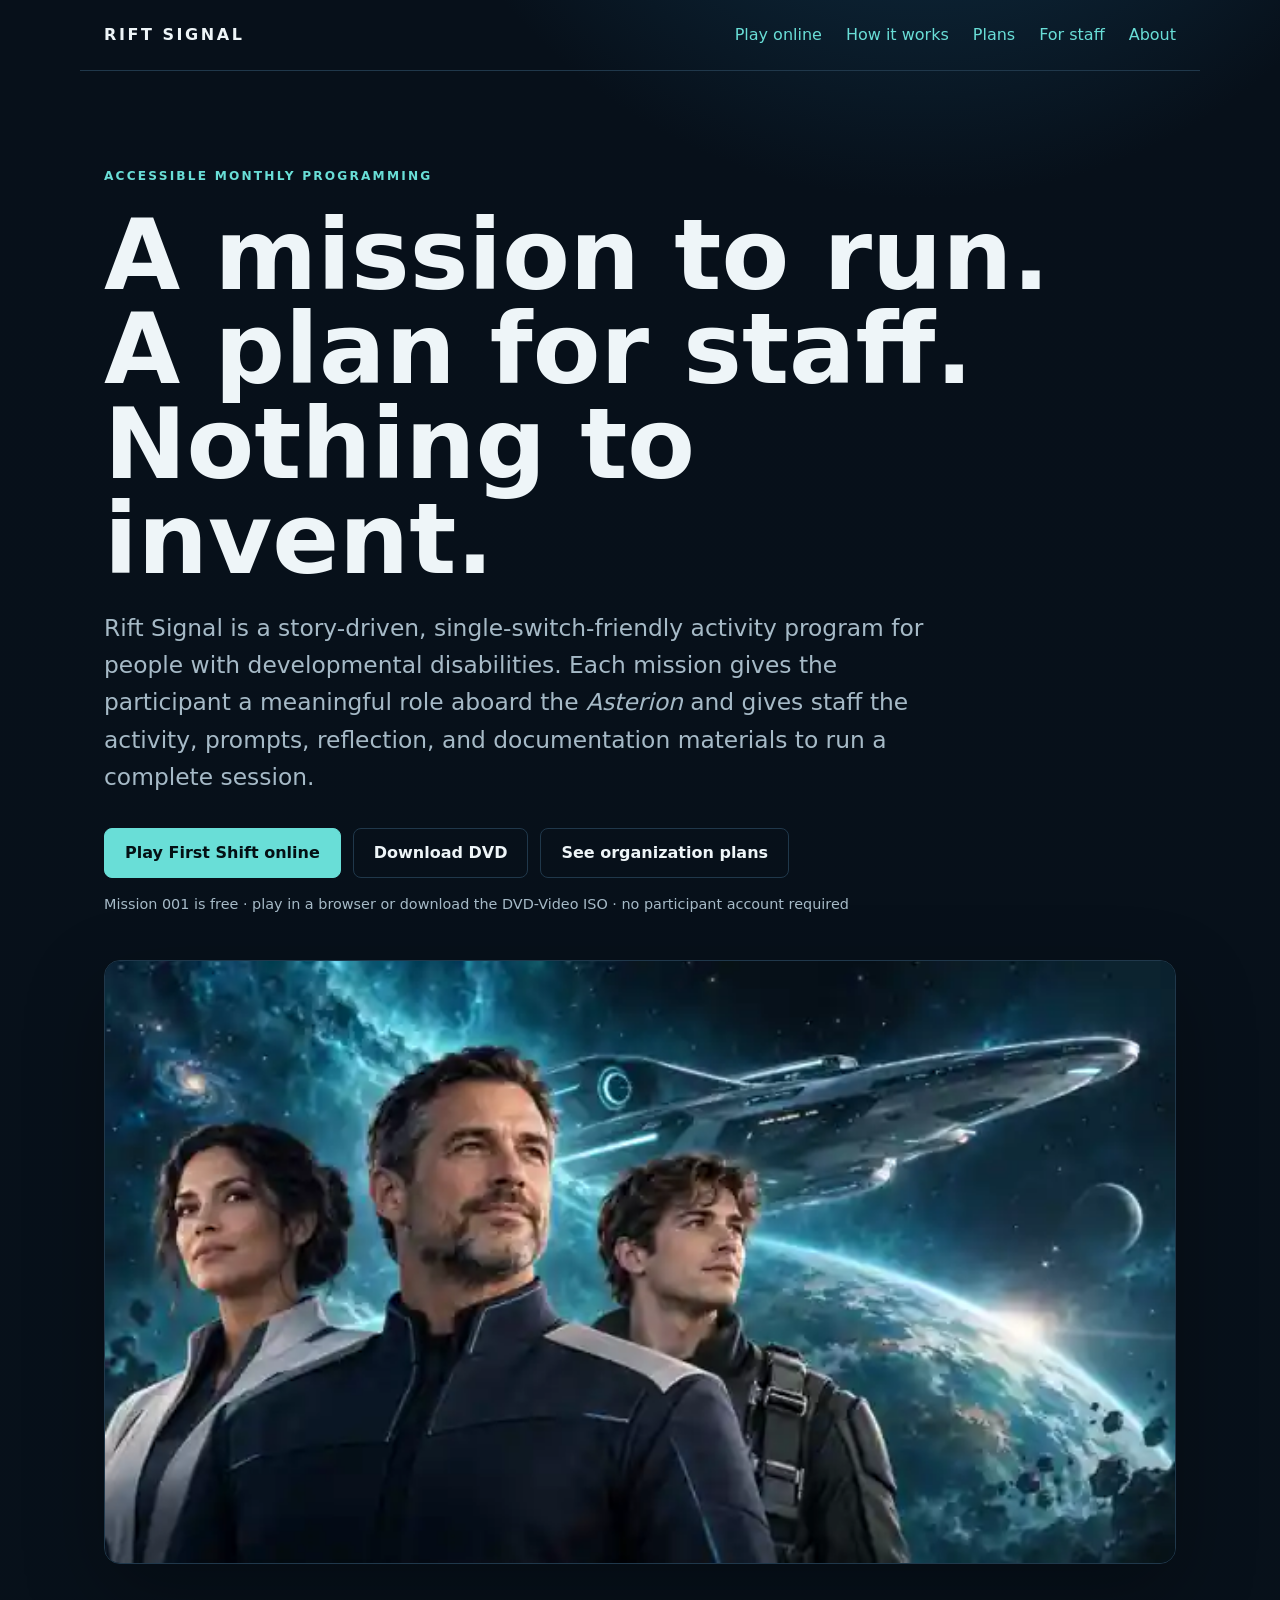
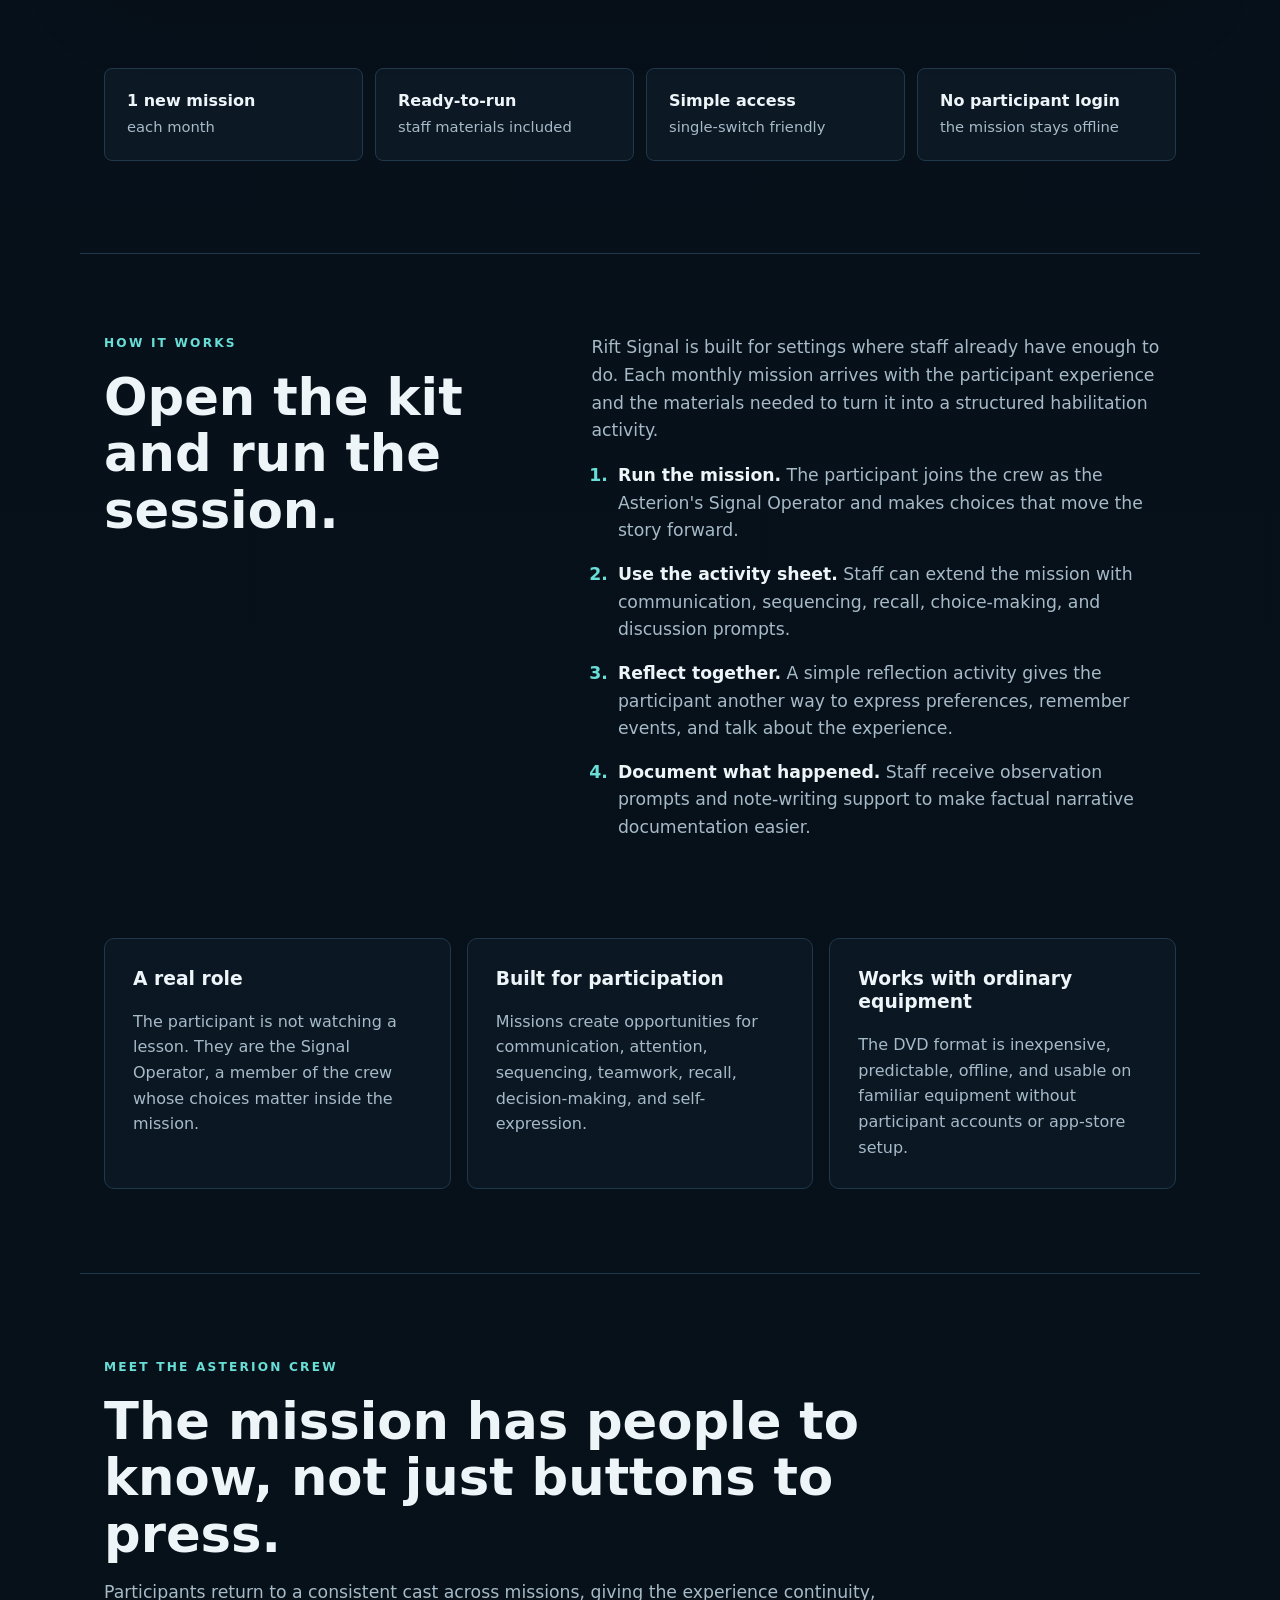
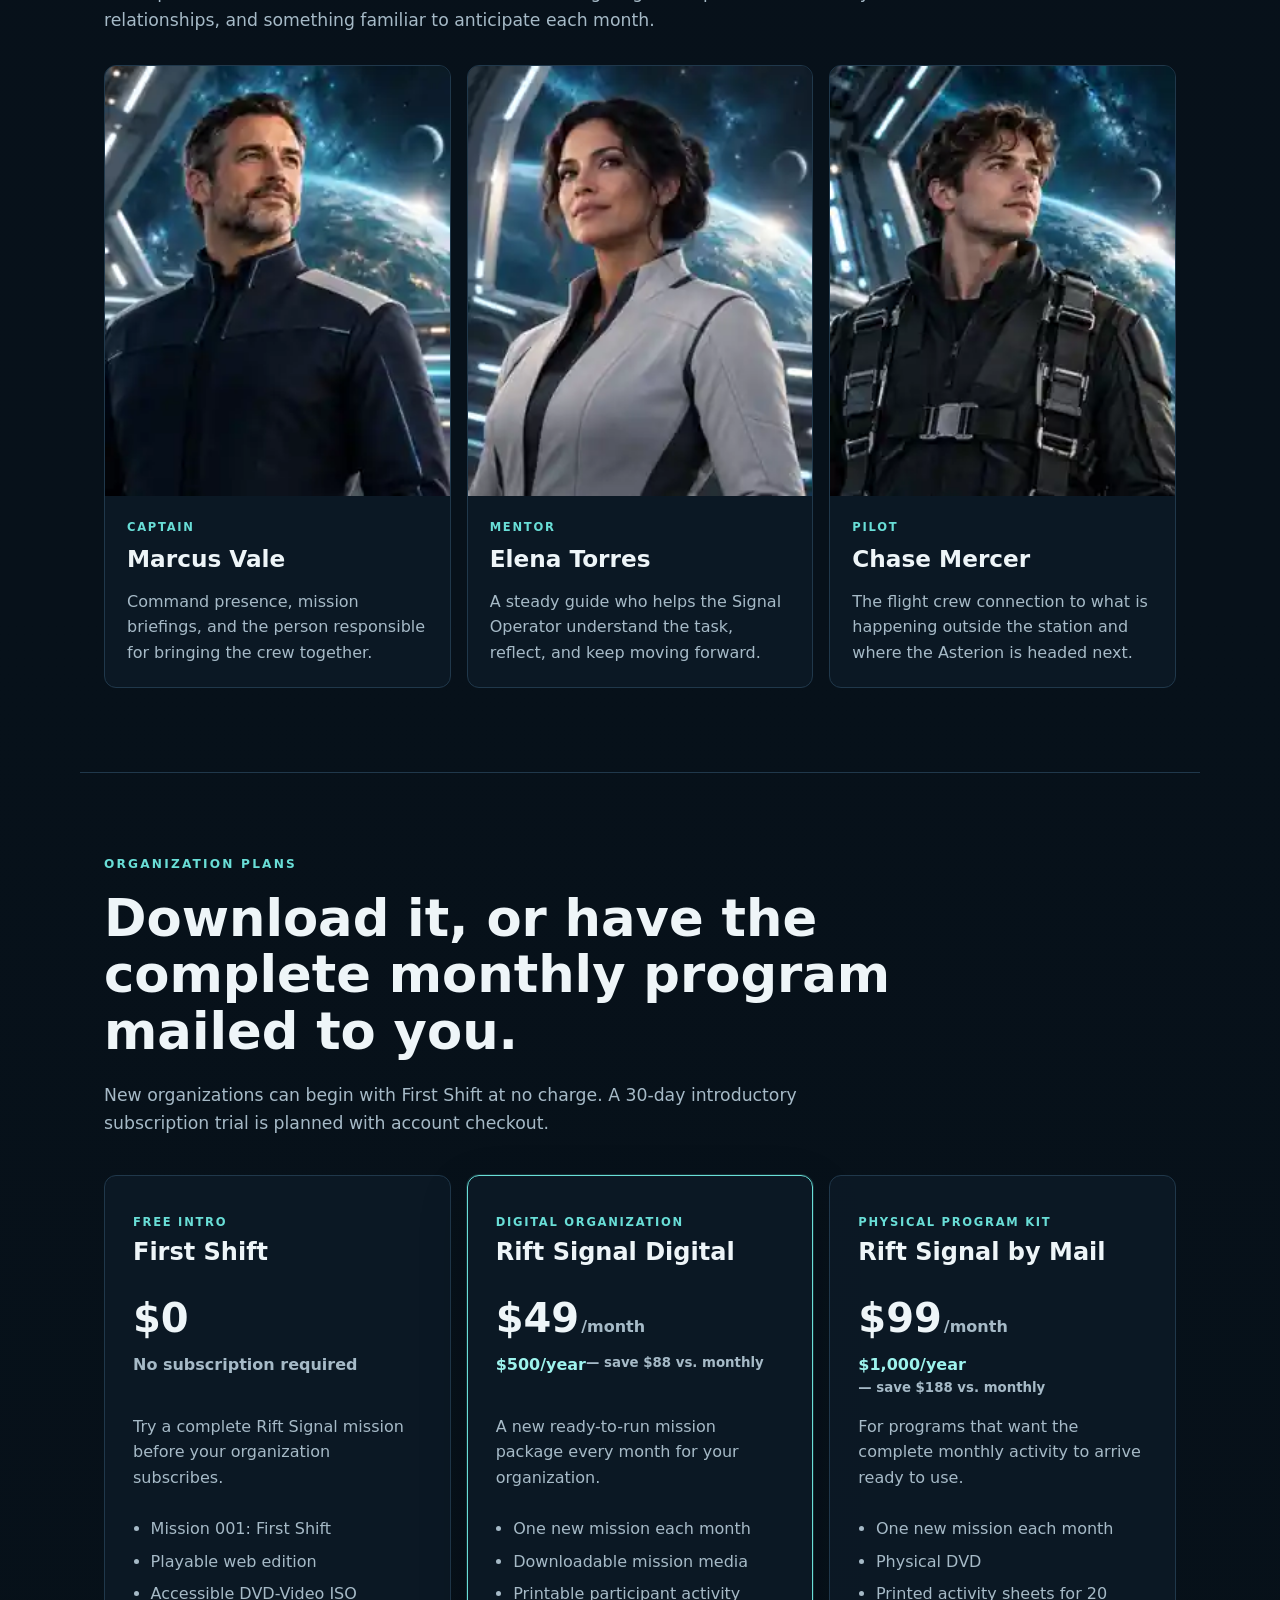
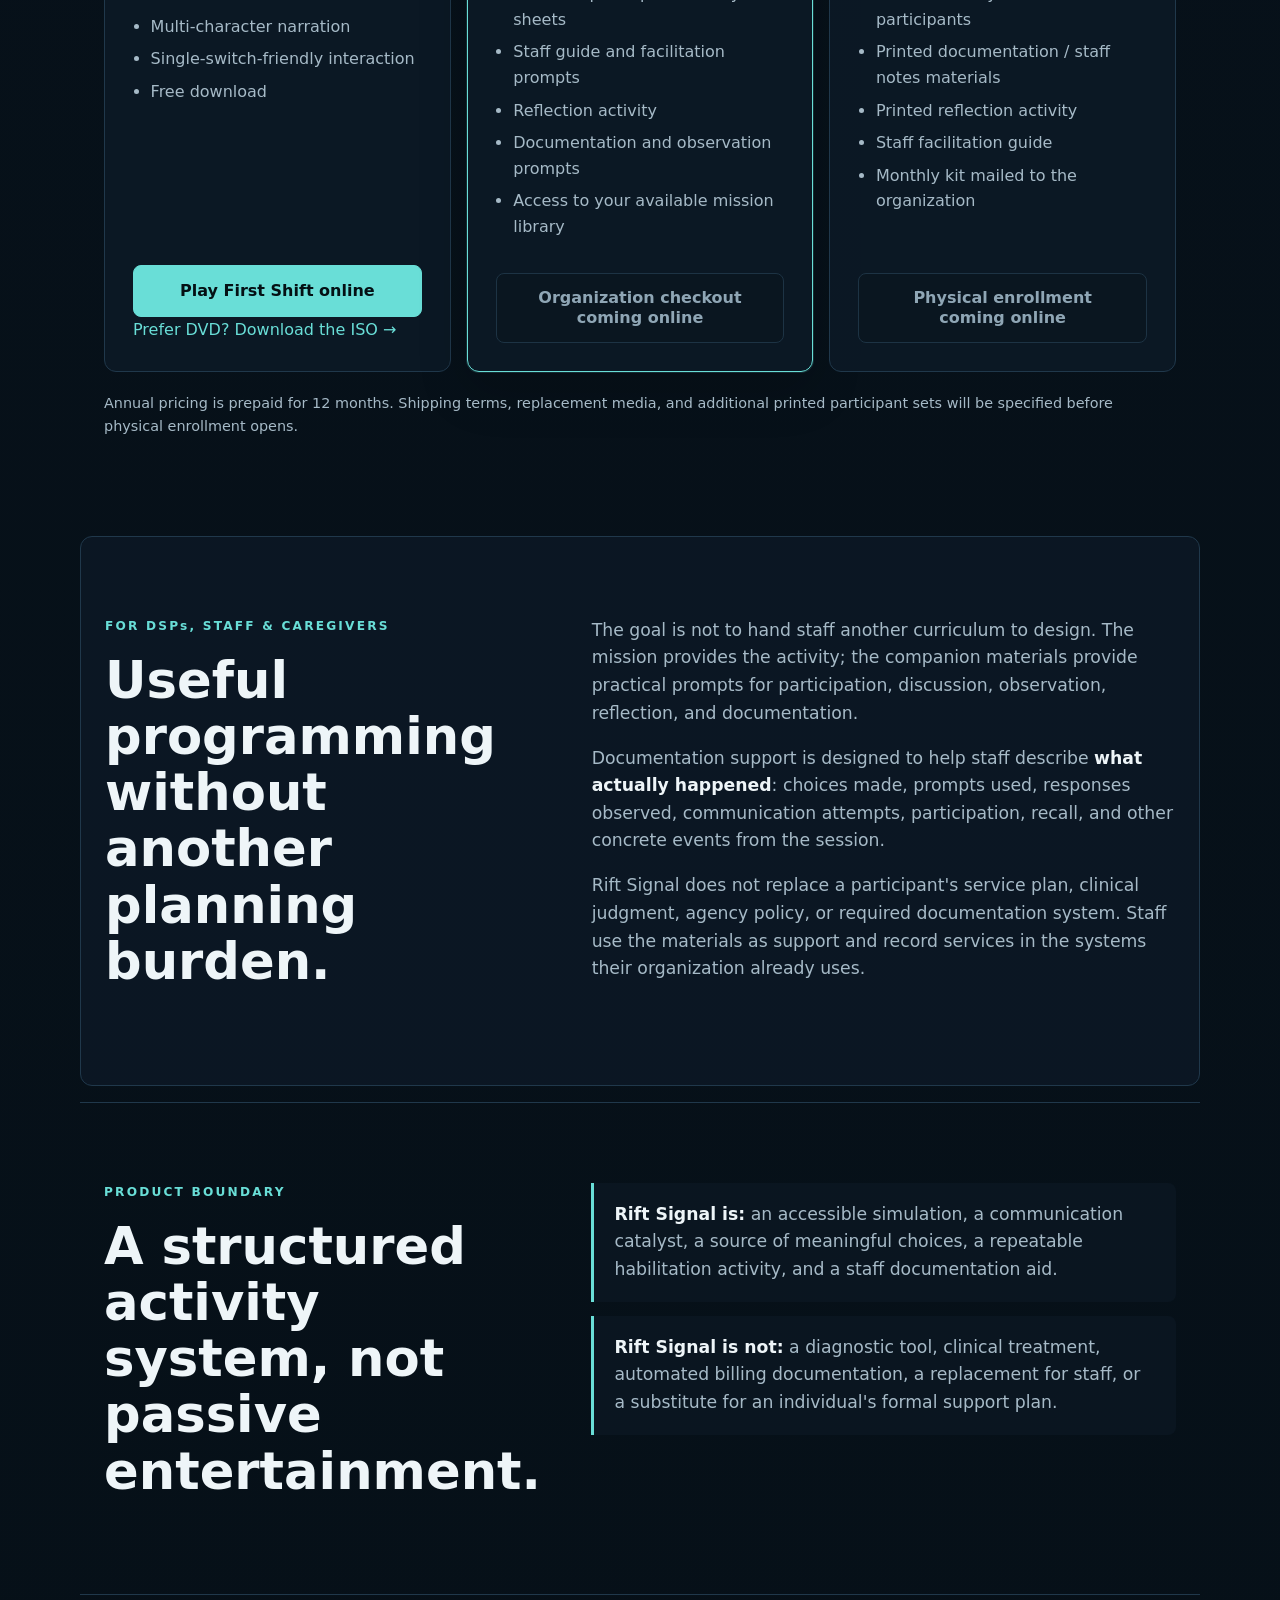
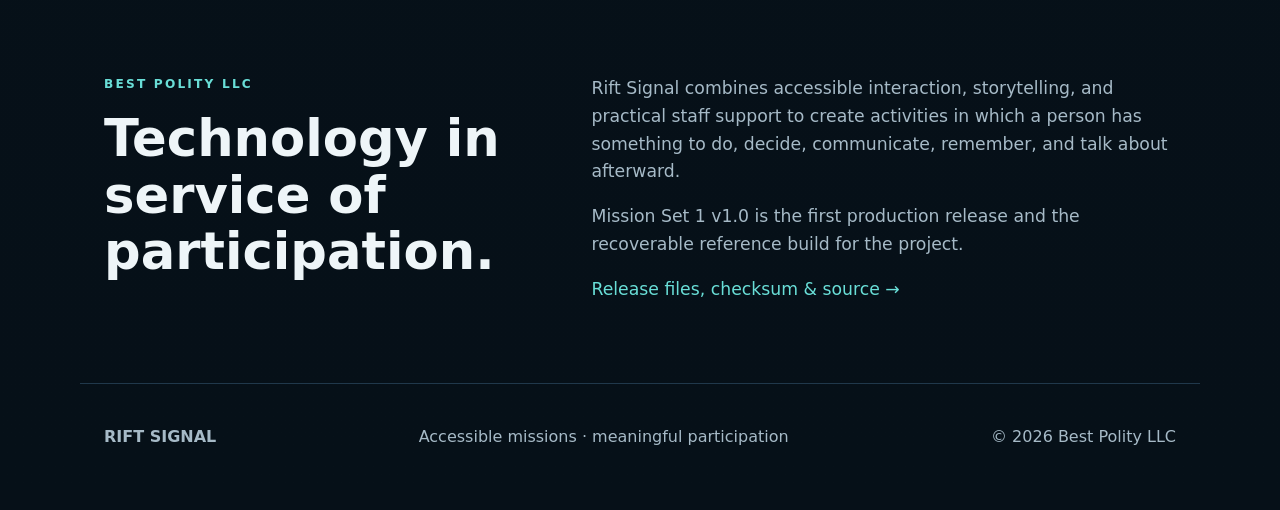
==== commit a6f5a341: "Add web mission navigation" ====
--- a/docs/index.html
+++ b/docs/index.html
@@ -11,6 +11,7 @@
 <header class="site-header">
   <a class="brand" href="#top">RIFT SIGNAL</a>
   <nav aria-label="Primary">
+    <a href="play/">Play online</a>
     <a href="#how">How it works</a>
     <a href="#plans">Plans</a>
     <a href="#staff">For staff</a>
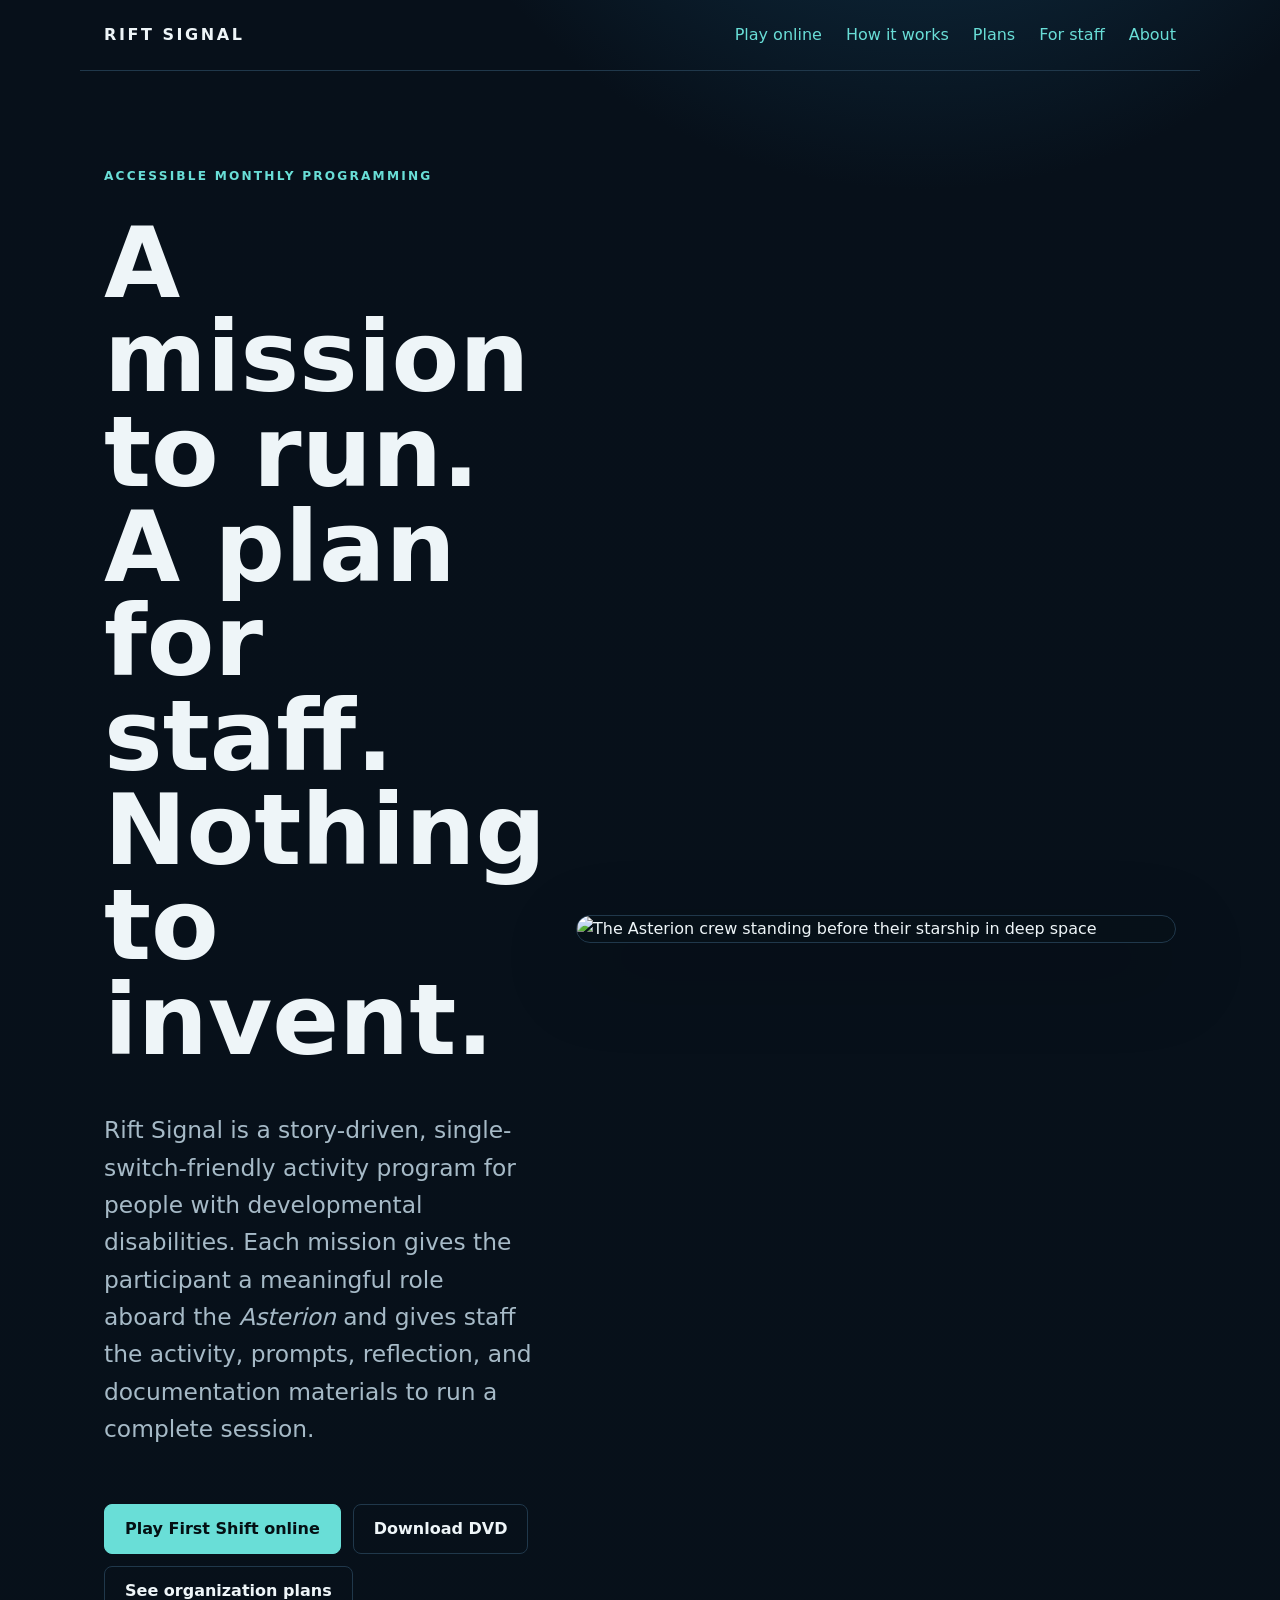
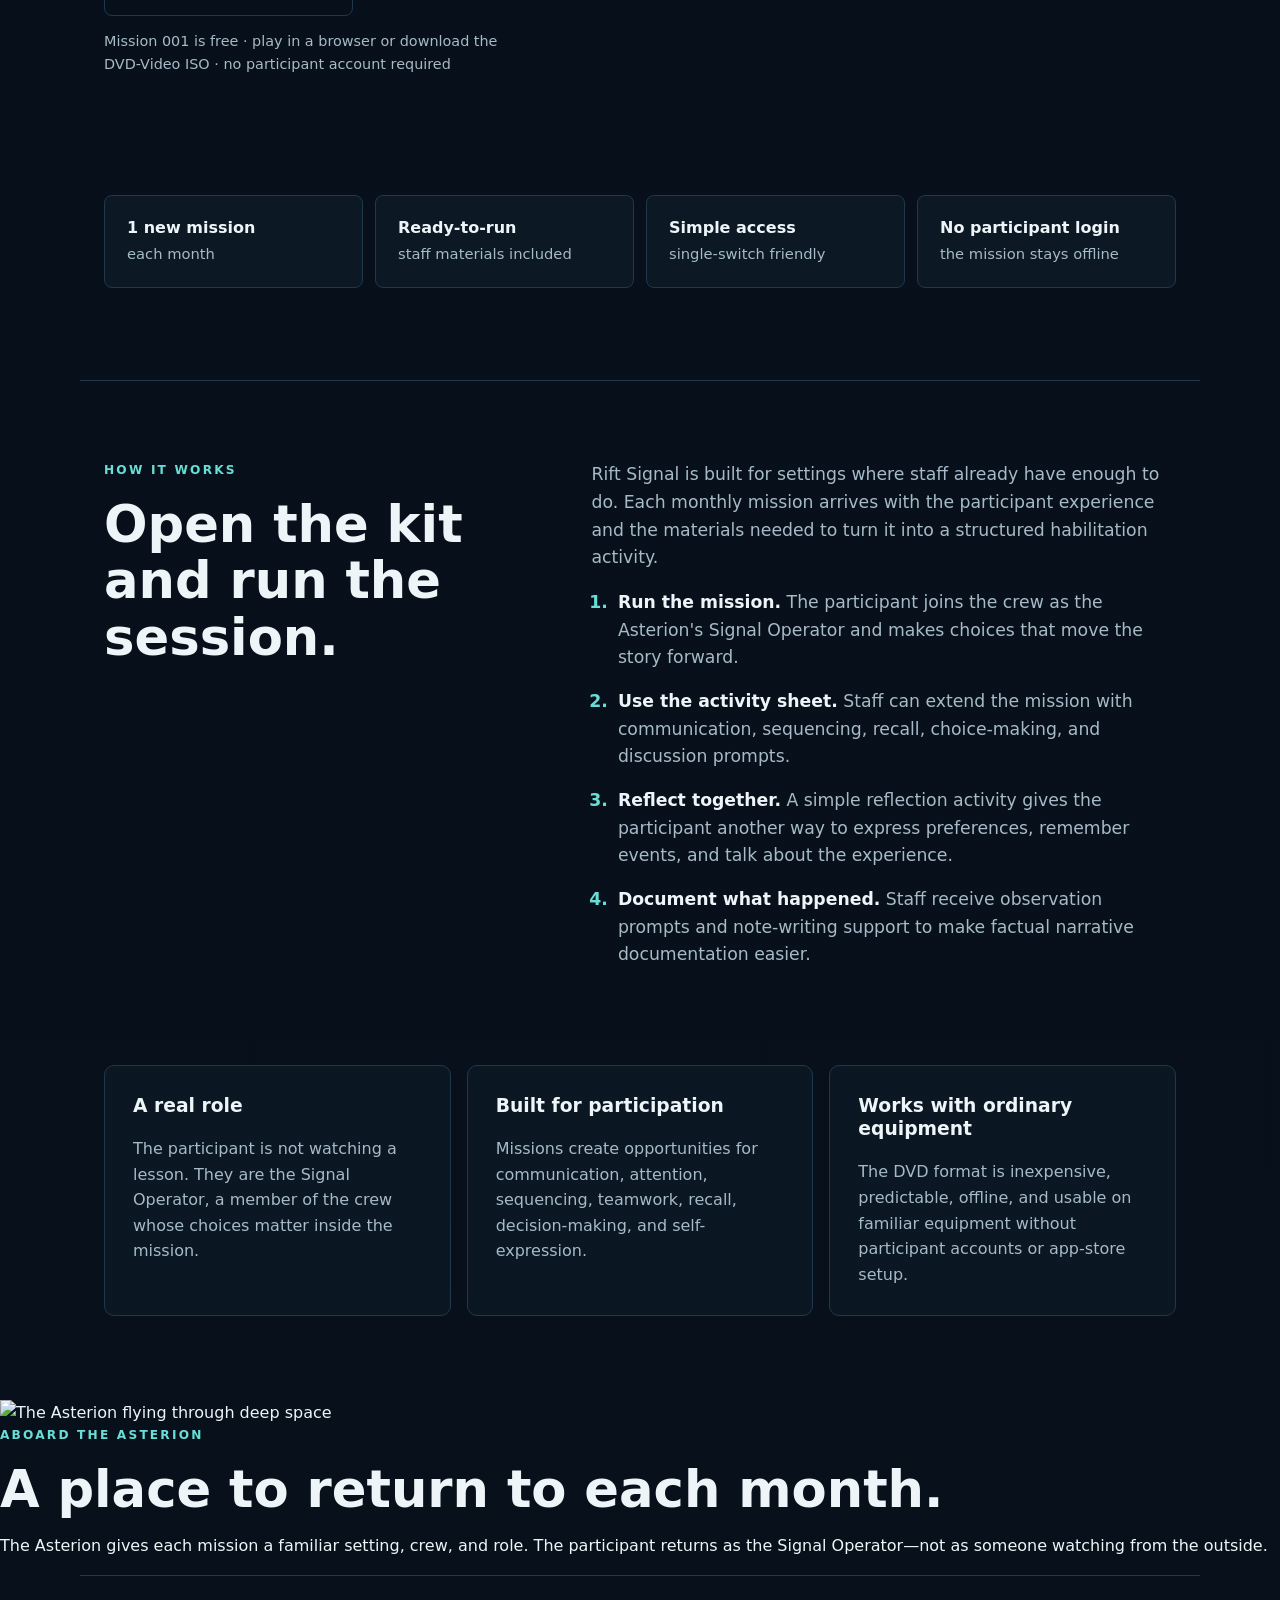
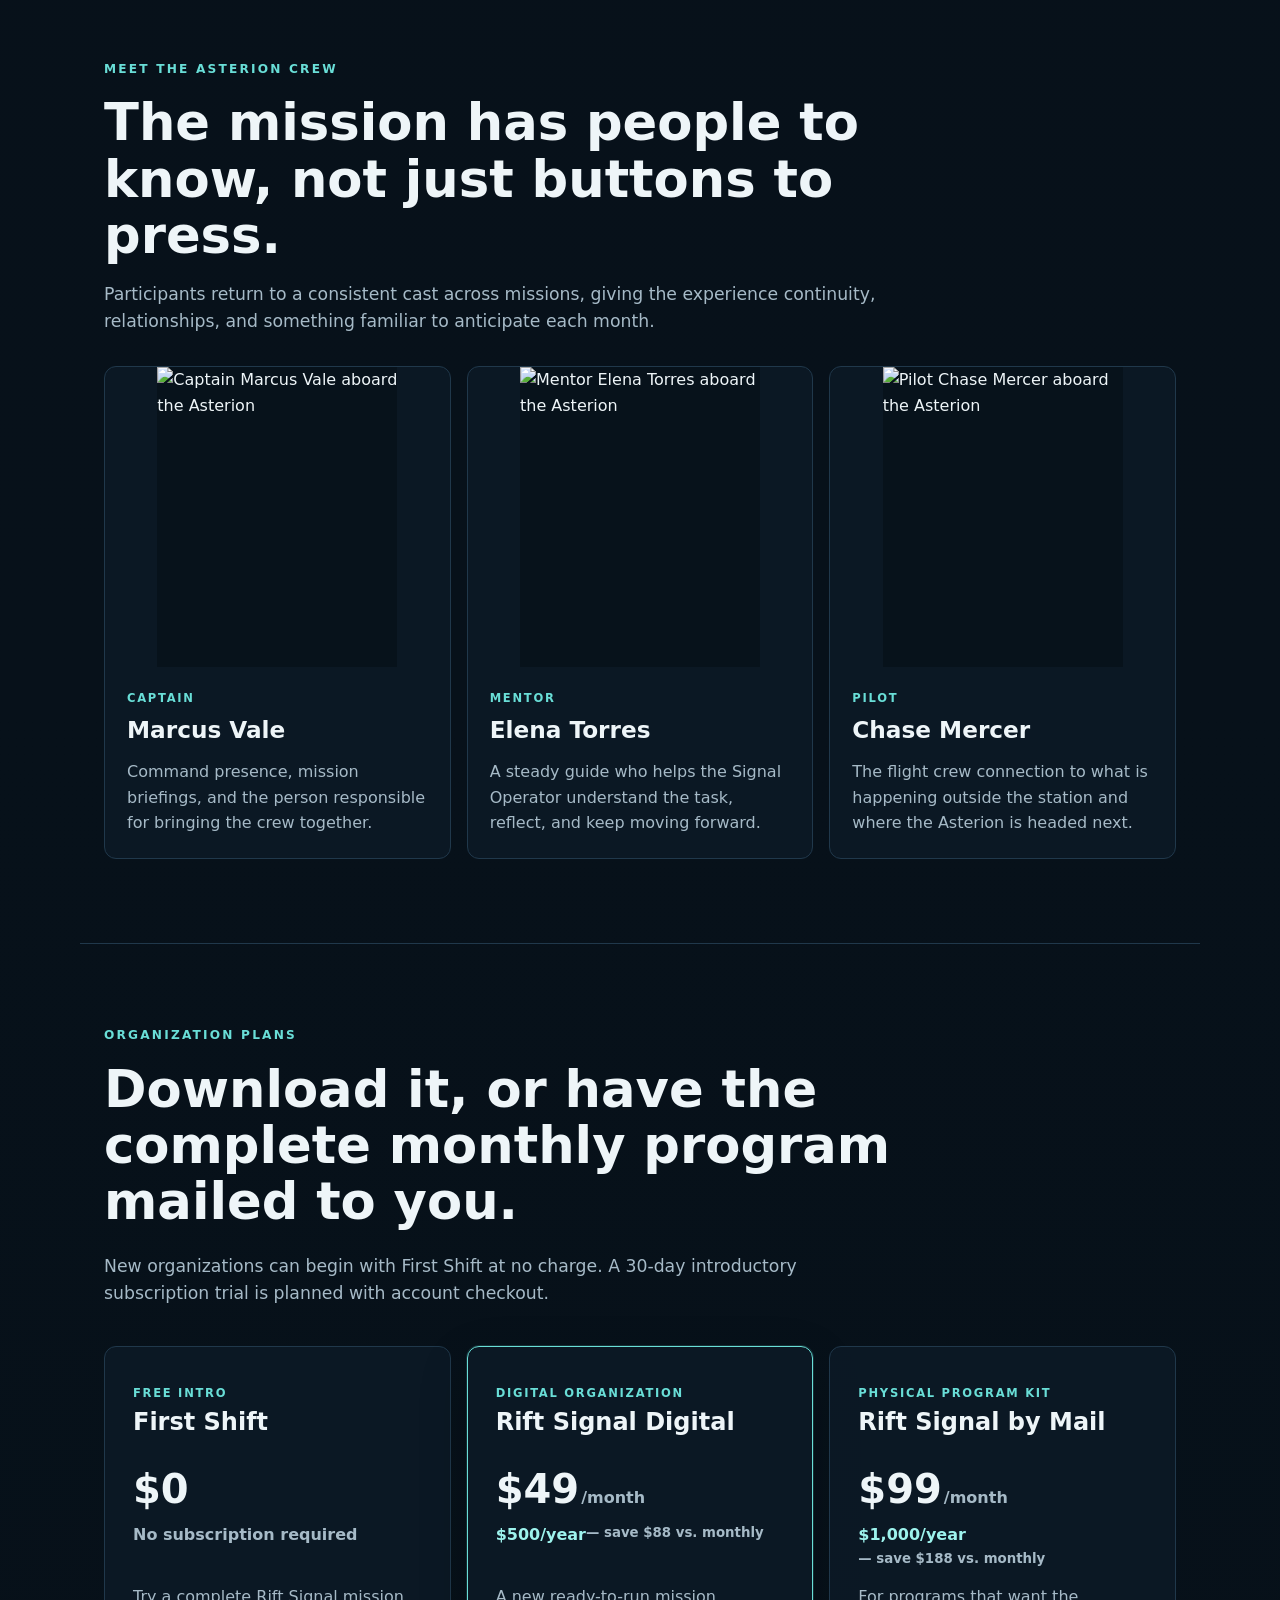
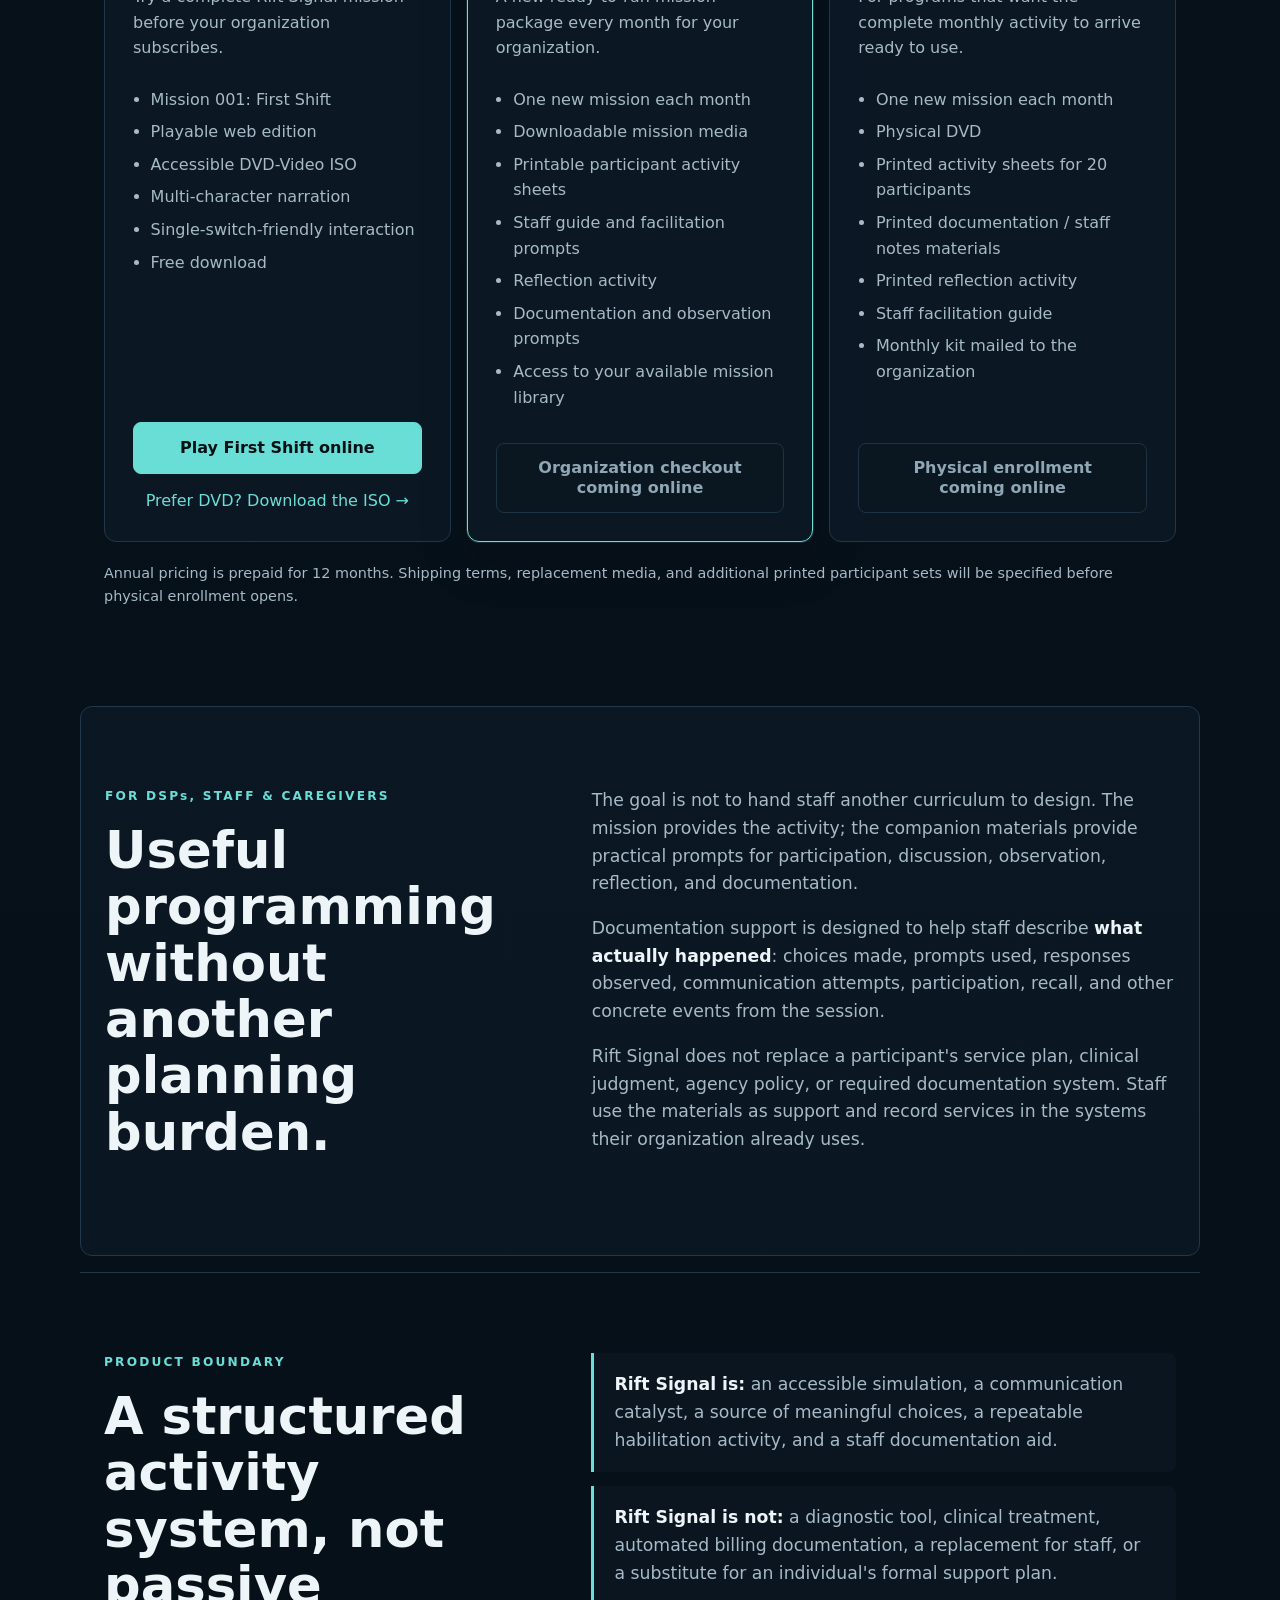
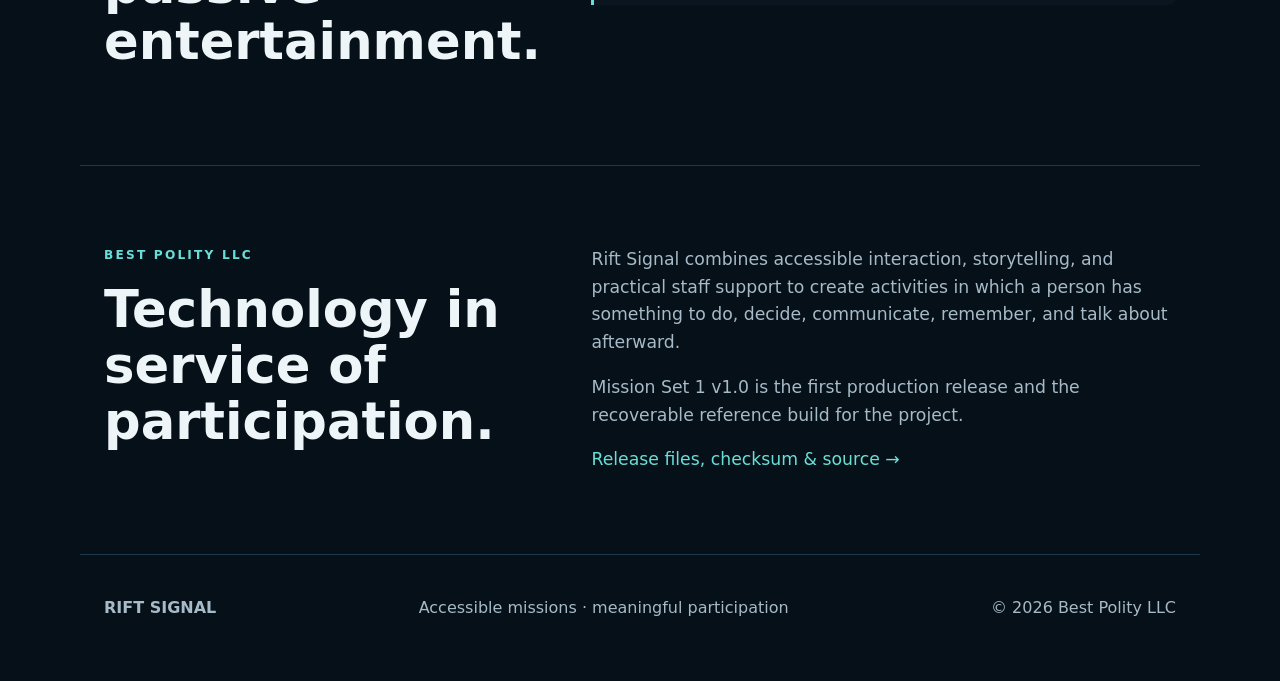
==== commit 383a85c0: "Use proper Rift Signal image assets" ====
--- a/docs/index.html
+++ b/docs/index.html
@@ -31,7 +31,7 @@
   </div>
   <p class="small">Mission 001 is free · play in a browser or download the DVD-Video ISO · no participant account required</p>
   <figure class="hero-media">
-    <img src="[data-uri]" alt="The Asterion crew standing before their starship in deep space">
+    <img src="assets/asterion-crew-hero.webp" alt="The Asterion crew standing before their starship in deep space">
   </figure>
 </section>
 
@@ -64,6 +64,15 @@
   <article><h3>Works with ordinary equipment</h3><p>The DVD format is inexpensive, predictable, offline, and usable on familiar equipment without participant accounts or app-store setup.</p></article>
 </section>
 
+<section class="ship-showcase" aria-labelledby="ship-title">
+  <img src="assets/asterion-starship.webp" alt="The Asterion flying through deep space">
+  <div>
+    <p class="eyebrow">ABOARD THE ASTERION</p>
+    <h2 id="ship-title">A place to return to each month.</h2>
+    <p>The Asterion gives each mission a familiar setting, crew, and role. The participant returns as the Signal Operator—not as someone watching from the outside.</p>
+  </div>
+</section>
+
 <section class="crew-section" aria-labelledby="crew-title">
   <div class="crew-heading">
     <p class="eyebrow">MEET THE ASTERION CREW</p>
@@ -72,15 +81,15 @@
   </div>
   <div class="crew-grid">
     <article class="crew-card">
-      <img src="[data-uri]" alt="Captain Marcus Vale aboard the Asterion">
+      <img src="assets/captain-marcus-vale.webp" alt="Captain Marcus Vale aboard the Asterion">
       <div><p class="crew-role">CAPTAIN</p><h3>Marcus Vale</h3><p>Command presence, mission briefings, and the person responsible for bringing the crew together.</p></div>
     </article>
     <article class="crew-card">
-      <img src="[data-uri]" alt="Mentor Elena Torres aboard the Asterion">
+      <img src="assets/mentor-elena-torres.webp" alt="Mentor Elena Torres aboard the Asterion">
       <div><p class="crew-role">MENTOR</p><h3>Elena Torres</h3><p>A steady guide who helps the Signal Operator understand the task, reflect, and keep moving forward.</p></div>
     </article>
     <article class="crew-card">
-      <img src="[data-uri]" alt="Pilot Chase Mercer aboard the Asterion">
+      <img src="assets/pilot-chase-mercer.webp" alt="Pilot Chase Mercer aboard the Asterion">
       <div><p class="crew-role">PILOT</p><h3>Chase Mercer</h3><p>The flight crew connection to what is happening outside the station and where the Asterion is headed next.</p></div>
     </article>
   </div>
--- a/docs/style.css
+++ b/docs/style.css
@@ -1 +1,14 @@
-:root{--bg:#07101a;--panel:#0d1a27;--panel2:#102334;--line:#20384b;--text:#eef5f8;--muted:#a6bac7;--accent:#69ded7;--accent2:#9df3ed;--max:1120px}*{box-sizing:border-box}html{scroll-behavior:smooth}body{margin:0;background:radial-gradient(circle at 72% -5%,#123b55 0,transparent 34rem),linear-gradient(180deg,#07101a 0,#07111a 55%,#061018 100%);color:var(--text);font-family:Inter,system-ui,-apple-system,BlinkMacSystemFont,"Segoe UI",sans-serif;line-height:1.6}a:focus-visible,.button:focus-visible{outline:3px solid #fff;outline-offset:3px}.site-header{max-width:var(--max);margin:auto;padding:22px 24px;display:flex;justify-content:space-between;align-items:center;border-bottom:1px solid var(--line)}.brand{color:var(--text);font-weight:850;letter-spacing:.16em;text-decoration:none}.site-header nav{display:flex;gap:24px;flex-wrap:wrap}.site-header nav a,.text-link{color:var(--accent);text-decoration:none}.site-header nav a:hover,.text-link:hover{text-decoration:underline}.hero{max-width:var(--max);margin:auto;padding:96px 24px 104px}.eyebrow{color:var(--accent);font-size:.76rem;font-weight:800;letter-spacing:.18em;margin:0 0 .5rem}.hero h1{font-size:clamp(3rem,7.7vw,6.5rem);line-height:.96;max-width:980px;margin:.22em 0}.lead{font-size:clamp(1.12rem,2vw,1.46rem);max-width:820px;color:var(--muted)}.actions{display:flex;gap:12px;flex-wrap:wrap;margin-top:32px}.button{display:inline-block;padding:14px 20px;border:1px solid var(--line);border-radius:8px;color:var(--text);text-decoration:none;font-weight:750;background:transparent;line-height:1.25}.button.primary{background:var(--accent);border-color:var(--accent);color:#041014}.button.full{display:flex;width:100%;min-height:52px;align-items:center;justify-content:center;text-align:center;margin-top:auto}.button.disabled{color:#8fa6b5;background:#0a1620;border-color:#1d3344;cursor:default}.small{color:var(--muted);font-size:.9rem}.value-strip{max-width:var(--max);margin:0 auto 28px;padding:0 24px 64px;display:grid;grid-template-columns:repeat(4,minmax(0,1fr));gap:12px}.value-strip div{min-width:0;padding:22px;background:rgba(13,26,39,.78);border:1px solid var(--line);border-radius:8px}.value-strip strong,.value-strip span{display:block}.value-strip strong{line-height:1.25;margin-bottom:4px}.value-strip span{color:var(--muted);font-size:.92rem}.section{max-width:var(--max);margin:auto;padding:80px 24px;display:grid;grid-template-columns:minmax(0,1fr) minmax(0,1.4fr);align-items:start;gap:70px;border-top:1px solid var(--line)}.section>div{min-width:0}.section .copy{max-width:720px}h2{font-size:clamp(2rem,4vw,3.2rem);line-height:1.1;margin:.3em 0}.copy{color:var(--muted);font-size:1.08rem}.copy>p:first-child{margin-top:0}.copy strong{color:var(--text)}.steps{padding-left:1.4rem;margin-bottom:0}.steps li{margin-bottom:16px;padding-left:4px}.steps li::marker{color:var(--accent);font-weight:800}.features{max-width:var(--max);margin:auto;padding:0 24px 84px;display:grid;grid-template-columns:repeat(3,minmax(0,1fr));gap:16px}.features article{min-width:0;padding:28px;border:1px solid var(--line);border-radius:10px;background:rgba(13,26,39,.72)}.features article h3{margin-top:0;line-height:1.25}.features p{color:var(--muted);margin-bottom:0}.pricing-section{max-width:var(--max);margin:auto;padding:82px 24px;border-top:1px solid var(--line)}.pricing-head{max-width:800px;margin-bottom:38px}.pricing-head h2{margin-bottom:.45em}.pricing-head>p:last-child{color:var(--muted);font-size:1.08rem;margin-bottom:0}.pricing-grid{display:grid;grid-template-columns:repeat(3,minmax(0,1fr));gap:16px;align-items:stretch}.price-card{display:flex;min-width:0;flex-direction:column;padding:28px;border:1px solid var(--line);border-radius:12px;background:rgba(13,26,39,.84)}.price-card.featured{border-color:var(--accent);box-shadow:0 0 0 1px rgba(105,222,215,.15),0 18px 50px rgba(0,0,0,.18)}.plan-label{min-height:2.2em;display:flex;align-items:flex-end;color:var(--accent);font-size:.72rem;font-weight:800;line-height:1.25;letter-spacing:.15em;margin:0 0 8px}.price-card h3{min-height:3.4rem;font-size:1.5rem;line-height:1.2;margin:0}.price{min-height:3.35rem;display:flex;align-items:baseline;gap:2px;font-size:2.5rem;font-weight:850;line-height:1.1;margin:.25rem 0}.price span{font-size:1rem;color:var(--muted);font-weight:600}.annual{min-height:3rem;display:flex;align-items:flex-start;flex-wrap:wrap;color:var(--accent2);font-weight:800;line-height:1.35;margin-bottom:12px}.annual small{color:var(--muted);font-weight:600}.annual.free-note{color:var(--muted);font-weight:650}.plan-summary{min-height:5.4rem;color:var(--muted);margin-top:0}.price-card ul{flex:1;padding-left:1.1rem;color:var(--muted);margin:0 0 26px}.price-card li{margin-bottom:7px}.pricing-note{color:var(--muted);font-size:.9rem;margin:20px 0 0}.panel{margin-top:16px;margin-bottom:16px;border:1px solid var(--line);border-radius:12px;background:rgba(13,26,39,.72)}.boundaries{display:grid;gap:14px}.boundaries p{margin:0;padding:18px 20px;border-left:3px solid var(--accent);background:rgba(13,26,39,.55);border-radius:0 8px 8px 0}footer{max-width:var(--max);margin:auto;padding:40px 24px 60px;border-top:1px solid var(--line);display:flex;gap:20px;justify-content:space-between;align-items:flex-start;color:var(--muted)}@media(max-width:900px){.pricing-grid{grid-template-columns:1fr}.price-card h3,.plan-label,.price,.annual,.plan-summary{min-height:0}.value-strip{grid-template-columns:repeat(2,minmax(0,1fr))}}@media(max-width:720px){.site-header{align-items:flex-start;gap:20px}.site-header nav{gap:10px;flex-direction:column}.hero{padding-top:70px}.section{grid-template-columns:1fr;gap:24px}.features{grid-template-columns:1fr}.value-strip{grid-template-columns:1fr}footer{flex-direction:column}}.hero-media{margin:44px 0 0;border:1px solid var(--line);border-radius:16px;overflow:hidden;background:#061018;box-shadow:0 28px 80px rgba(0,0,0,.28)}.hero-media img{display:block;width:100%;aspect-ratio:16/9;object-fit:cover}.crew-section{max-width:var(--max);margin:auto;padding:84px 24px;border-top:1px solid var(--line)}.crew-heading{max-width:820px;margin-bottom:30px}.crew-heading>p:last-child{color:var(--muted);font-size:1.08rem}.crew-grid{display:grid;grid-template-columns:repeat(3,minmax(0,1fr));gap:16px}.crew-card{overflow:hidden;border:1px solid var(--line);border-radius:12px;background:rgba(13,26,39,.82)}.crew-card img{display:block;width:100%;aspect-ratio:4/5;object-fit:cover}.crew-card>div{padding:22px}.crew-role{margin:0;color:var(--accent);font-size:.72rem;font-weight:800;letter-spacing:.15em}.crew-card h3{margin:.2rem 0 .5rem;font-size:1.45rem}.crew-card p:last-child{margin:0;color:var(--muted)}@media(max-width:900px){.crew-grid{grid-template-columns:1fr 1fr}.crew-card:last-child{grid-column:1/-1;max-width:540px}}@media(max-width:620px){.crew-grid{grid-template-columns:1fr}.crew-card:last-child{grid-column:auto;max-width:none}.hero-media{margin-top:30px}}.crew-card{display:flex;flex-direction:column}.crew-card>div{display:flex;flex:1;flex-direction:column}.crew-card p:last-child{margin-top:auto}.crew-card h3{min-height:1.75em}.hero-media,.crew-section,.pricing-section,.features,.value-strip,.section,footer,.site-header{width:100%}@media(max-width:900px){.crew-card:last-child{justify-self:center;width:100%}}+:root{--bg:#07101a;--panel:#0d1a27;--panel2:#102334;--line:#20384b;--text:#eef5f8;--muted:#a6bac7;--accent:#69ded7;--accent2:#9df3ed;--max:1120px}*{box-sizing:border-box}html{scroll-behavior:smooth}body{margin:0;background:radial-gradient(circle at 72% -5%,#123b55 0,transparent 34rem),linear-gradient(180deg,#07101a 0,#07111a 55%,#061018 100%);color:var(--text);font-family:Inter,system-ui,-apple-system,BlinkMacSystemFont,"Segoe UI",sans-serif;line-height:1.6}a:focus-visible,.button:focus-visible{outline:3px solid #fff;outline-offset:3px}.site-header{max-width:var(--max);margin:auto;padding:22px 24px;display:flex;justify-content:space-between;align-items:center;border-bottom:1px solid var(--line)}.brand{color:var(--text);font-weight:850;letter-spacing:.16em;text-decoration:none}.site-header nav{display:flex;gap:24px;flex-wrap:wrap}.site-header nav a,.text-link{color:var(--accent);text-decoration:none}.site-header nav a:hover,.text-link:hover{text-decoration:underline}.hero{max-width:var(--max);margin:auto;padding:96px 24px 104px}.eyebrow{color:var(--accent);font-size:.76rem;font-weight:800;letter-spacing:.18em;margin:0 0 .5rem}.hero h1{font-size:clamp(3rem,7.7vw,6.5rem);line-height:.96;max-width:980px;margin:.22em 0}.lead{font-size:clamp(1.12rem,2vw,1.46rem);max-width:820px;color:var(--muted)}.actions{display:flex;gap:12px;flex-wrap:wrap;margin-top:32px}.button{display:inline-block;padding:14px 20px;border:1px solid var(--line);border-radius:8px;color:var(--text);text-decoration:none;font-weight:750;background:transparent;line-height:1.25}.button.primary{background:var(--accent);border-color:var(--accent);color:#041014}.button.full{display:flex;width:100%;min-height:52px;align-items:center;justify-content:center;text-align:center;margin-top:auto}.button.disabled{color:#8fa6b5;background:#0a1620;border-color:#1d3344;cursor:default}.small{color:var(--muted);font-size:.9rem}.value-strip{max-width:var(--max);margin:0 auto 28px;padding:0 24px 64px;display:grid;grid-template-columns:repeat(4,minmax(0,1fr));gap:12px}.value-strip div{min-width:0;padding:22px;background:rgba(13,26,39,.78);border:1px solid var(--line);border-radius:8px}.value-strip strong,.value-strip span{display:block}.value-strip strong{line-height:1.25;margin-bottom:4px}.value-strip span{color:var(--muted);font-size:.92rem}.section{max-width:var(--max);margin:auto;padding:80px 24px;display:grid;grid-template-columns:minmax(0,1fr) minmax(0,1.4fr);align-items:start;gap:70px;border-top:1px solid var(--line)}.section>div{min-width:0}.section .copy{max-width:720px}h2{font-size:clamp(2rem,4vw,3.2rem);line-height:1.1;margin:.3em 0}.copy{color:var(--muted);font-size:1.08rem}.copy>p:first-child{margin-top:0}.copy strong{color:var(--text)}.steps{padding-left:1.4rem;margin-bottom:0}.steps li{margin-bottom:16px;padding-left:4px}.steps li::marker{color:var(--accent);font-weight:800}.features{max-width:var(--max);margin:auto;padding:0 24px 84px;display:grid;grid-template-columns:repeat(3,minmax(0,1fr));gap:16px}.features article{min-width:0;padding:28px;border:1px solid var(--line);border-radius:10px;background:rgba(13,26,39,.72)}.features article h3{margin-top:0;line-height:1.25}.features p{color:var(--muted);margin-bottom:0}.pricing-section{max-width:var(--max);margin:auto;padding:82px 24px;border-top:1px solid var(--line)}.pricing-head{max-width:800px;margin-bottom:38px}.pricing-head h2{margin-bottom:.45em}.pricing-head>p:last-child{color:var(--muted);font-size:1.08rem;margin-bottom:0}.pricing-grid{display:grid;grid-template-columns:repeat(3,minmax(0,1fr));gap:16px;align-items:stretch}.price-card{display:flex;min-width:0;flex-direction:column;padding:28px;border:1px solid var(--line);border-radius:12px;background:rgba(13,26,39,.84)}.price-card.featured{border-color:var(--accent);box-shadow:0 0 0 1px rgba(105,222,215,.15),0 18px 50px rgba(0,0,0,.18)}.plan-label{min-height:2.2em;display:flex;align-items:flex-end;color:var(--accent);font-size:.72rem;font-weight:800;line-height:1.25;letter-spacing:.15em;margin:0 0 8px}.price-card h3{min-height:3.4rem;font-size:1.5rem;line-height:1.2;margin:0}.price{min-height:3.35rem;display:flex;align-items:baseline;gap:2px;font-size:2.5rem;font-weight:850;line-height:1.1;margin:.25rem 0}.price span{font-size:1rem;color:var(--muted);font-weight:600}.annual{min-height:3rem;display:flex;align-items:flex-start;flex-wrap:wrap;color:var(--accent2);font-weight:800;line-height:1.35;margin-bottom:12px}.annual small{color:var(--muted);font-weight:600}.annual.free-note{color:var(--muted);font-weight:650}.plan-summary{min-height:5.4rem;color:var(--muted);margin-top:0}.price-card ul{flex:1;padding-left:1.1rem;color:var(--muted);margin:0 0 26px}.price-card li{margin-bottom:7px}.pricing-note{color:var(--muted);font-size:.9rem;margin:20px 0 0}.panel{margin-top:16px;margin-bottom:16px;border:1px solid var(--line);border-radius:12px;background:rgba(13,26,39,.72)}.boundaries{display:grid;gap:14px}.boundaries p{margin:0;padding:18px 20px;border-left:3px solid var(--accent);background:rgba(13,26,39,.55);border-radius:0 8px 8px 0}footer{max-width:var(--max);margin:auto;padding:40px 24px 60px;border-top:1px solid var(--line);display:flex;gap:20px;justify-content:space-between;align-items:flex-start;color:var(--muted)}@media(max-width:900px){.pricing-grid{grid-template-columns:1fr}.price-card h3,.plan-label,.price,.annual,.plan-summary{min-height:0}.value-strip{grid-template-columns:repeat(2,minmax(0,1fr))}}@media(max-width:720px){.site-header{align-items:flex-start;gap:20px}.site-header nav{gap:10px;flex-direction:column}.hero{padding-top:70px}.section{grid-template-columns:1fr;gap:24px}.features{grid-template-columns:1fr}.value-strip{grid-template-columns:1fr}footer{flex-direction:column}}.hero-media{margin:44px 0 0;border:1px solid var(--line);border-radius:16px;overflow:hidden;background:#061018;box-shadow:0 28px 80px rgba(0,0,0,.28)}.hero-media img{display:block;width:100%;aspect-ratio:16/9;object-fit:cover}.crew-section{max-width:var(--max);margin:auto;padding:84px 24px;border-top:1px solid var(--line)}.crew-heading{max-width:820px;margin-bottom:30px}.crew-heading>p:last-child{color:var(--muted);font-size:1.08rem}.crew-grid{display:grid;grid-template-columns:repeat(3,minmax(0,1fr));gap:16px}.crew-card{overflow:hidden;border:1px solid var(--line);border-radius:12px;background:rgba(13,26,39,.82)}.crew-card img{display:block;width:100%;aspect-ratio:4/5;object-fit:cover}.crew-card>div{padding:22px}.crew-role{margin:0;color:var(--accent);font-size:.72rem;font-weight:800;letter-spacing:.15em}.crew-card h3{margin:.2rem 0 .5rem;font-size:1.45rem}.crew-card p:last-child{margin:0;color:var(--muted)}@media(max-width:900px){.crew-grid{grid-template-columns:1fr 1fr}.crew-card:last-child{grid-column:1/-1;max-width:540px}}@media(max-width:620px){.crew-grid{grid-template-columns:1fr}.crew-card:last-child{grid-column:auto;max-width:none}.hero-media{margin-top:30px}}.crew-card{display:flex;flex-direction:column}.crew-card>div{display:flex;flex:1;flex-direction:column}.crew-card p:last-child{margin-top:auto}.crew-card h3{min-height:1.75em}.hero-media,.crew-section,.pricing-section,.features,.value-strip,.section,footer,.site-header{width:100%}@media(max-width:900px){.crew-card:last-child{justify-self:center;width:100%}}.plan-download{display:block;margin-top:14px;text-align:center}
+/* Keep the generated preview artwork at or below its native resolution.
+   Current embedded hero art is 600x338 and crew portraits are 240x300. */
+.hero-media img{width:auto;height:auto;max-width:100%;max-height:none;aspect-ratio:auto;object-fit:contain}
+.crew-card{align-items:stretch}
+.crew-card img{display:block;width:240px;max-width:100%;height:auto;aspect-ratio:4/5;object-fit:cover;margin:0 auto;background:#07121b}
+@media(min-width:901px){
+  .hero{display:grid;grid-template-columns:minmax(0,1fr) minmax(420px,600px);column-gap:44px;align-items:center}
+  .hero>.eyebrow,.hero>h1,.hero>.lead,.hero>.actions,.hero>.small{grid-column:1}
+  .hero-media{grid-column:2;grid-row:1 / span 5;width:100%;max-width:600px;margin:0;justify-self:end;align-self:center}
+}
+@media(max-width:900px){
+  .hero-media{max-width:600px;margin-left:auto;margin-right:auto}
+}
